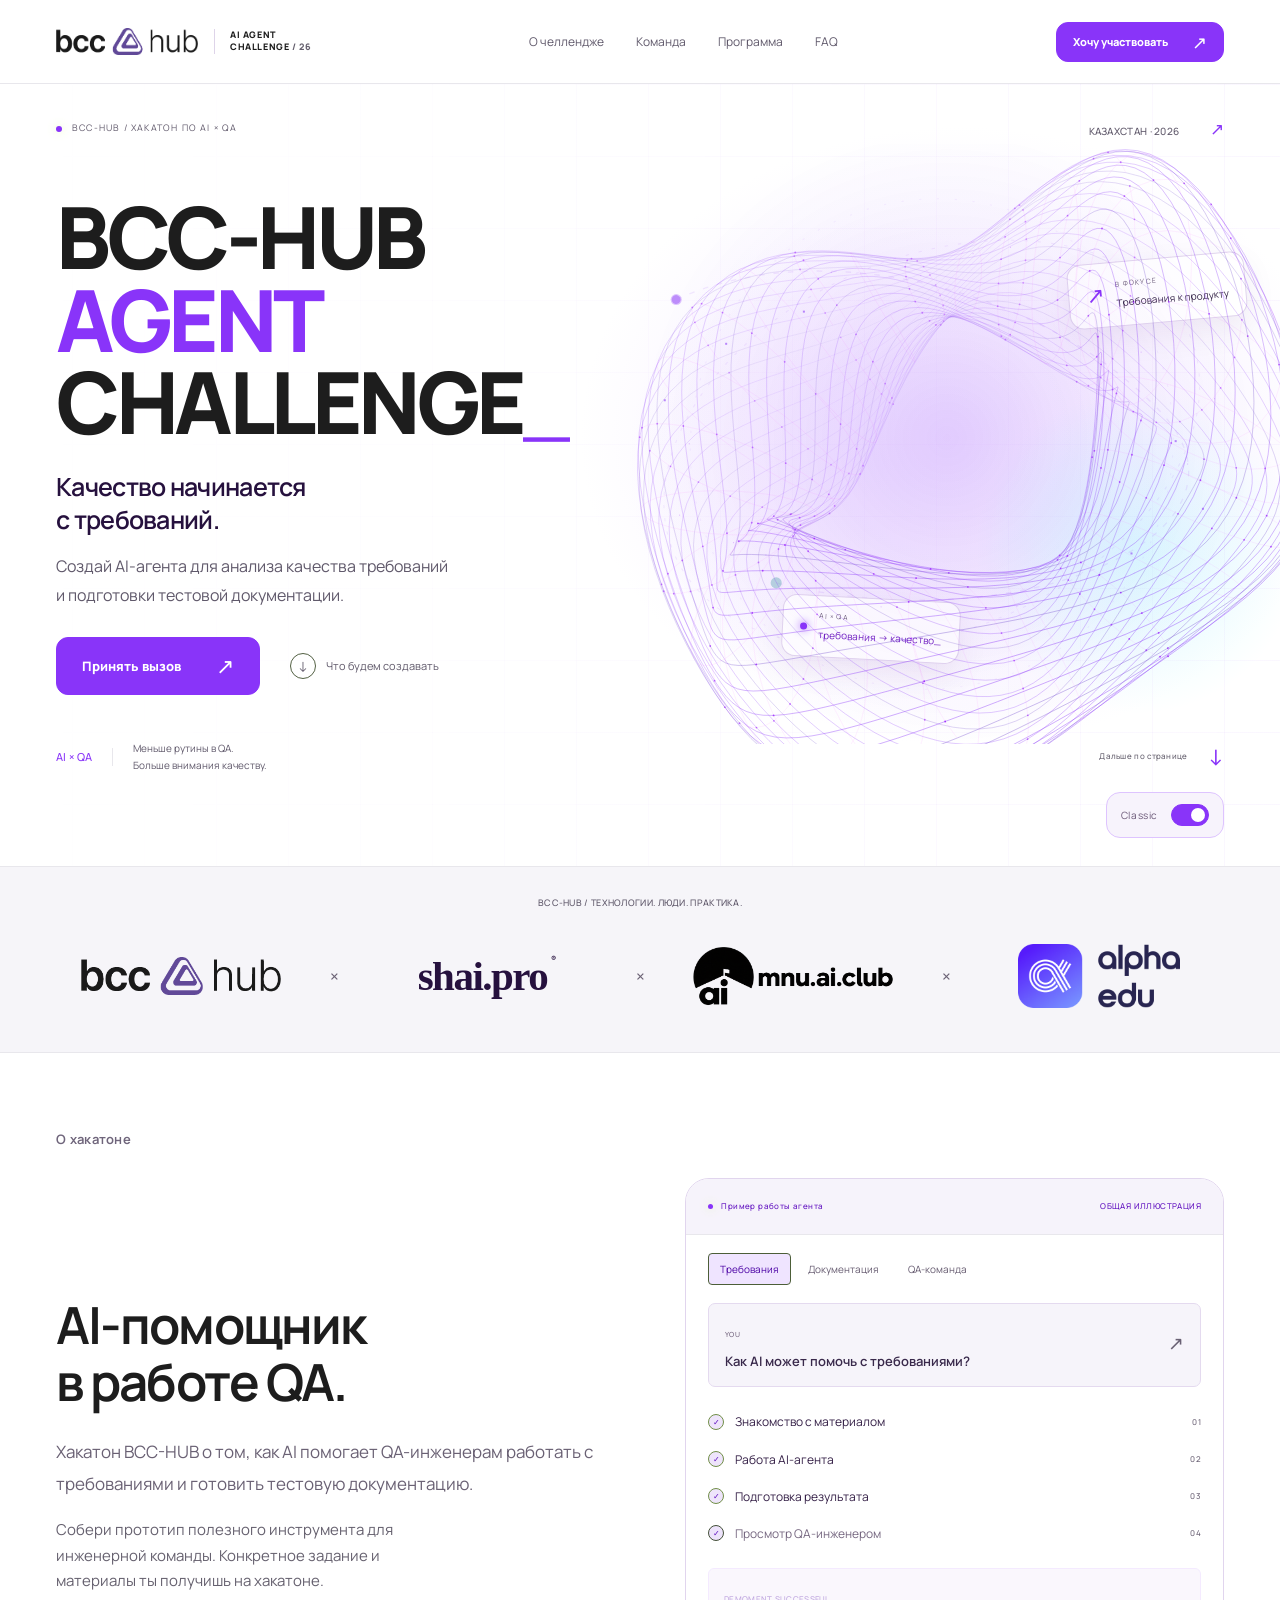
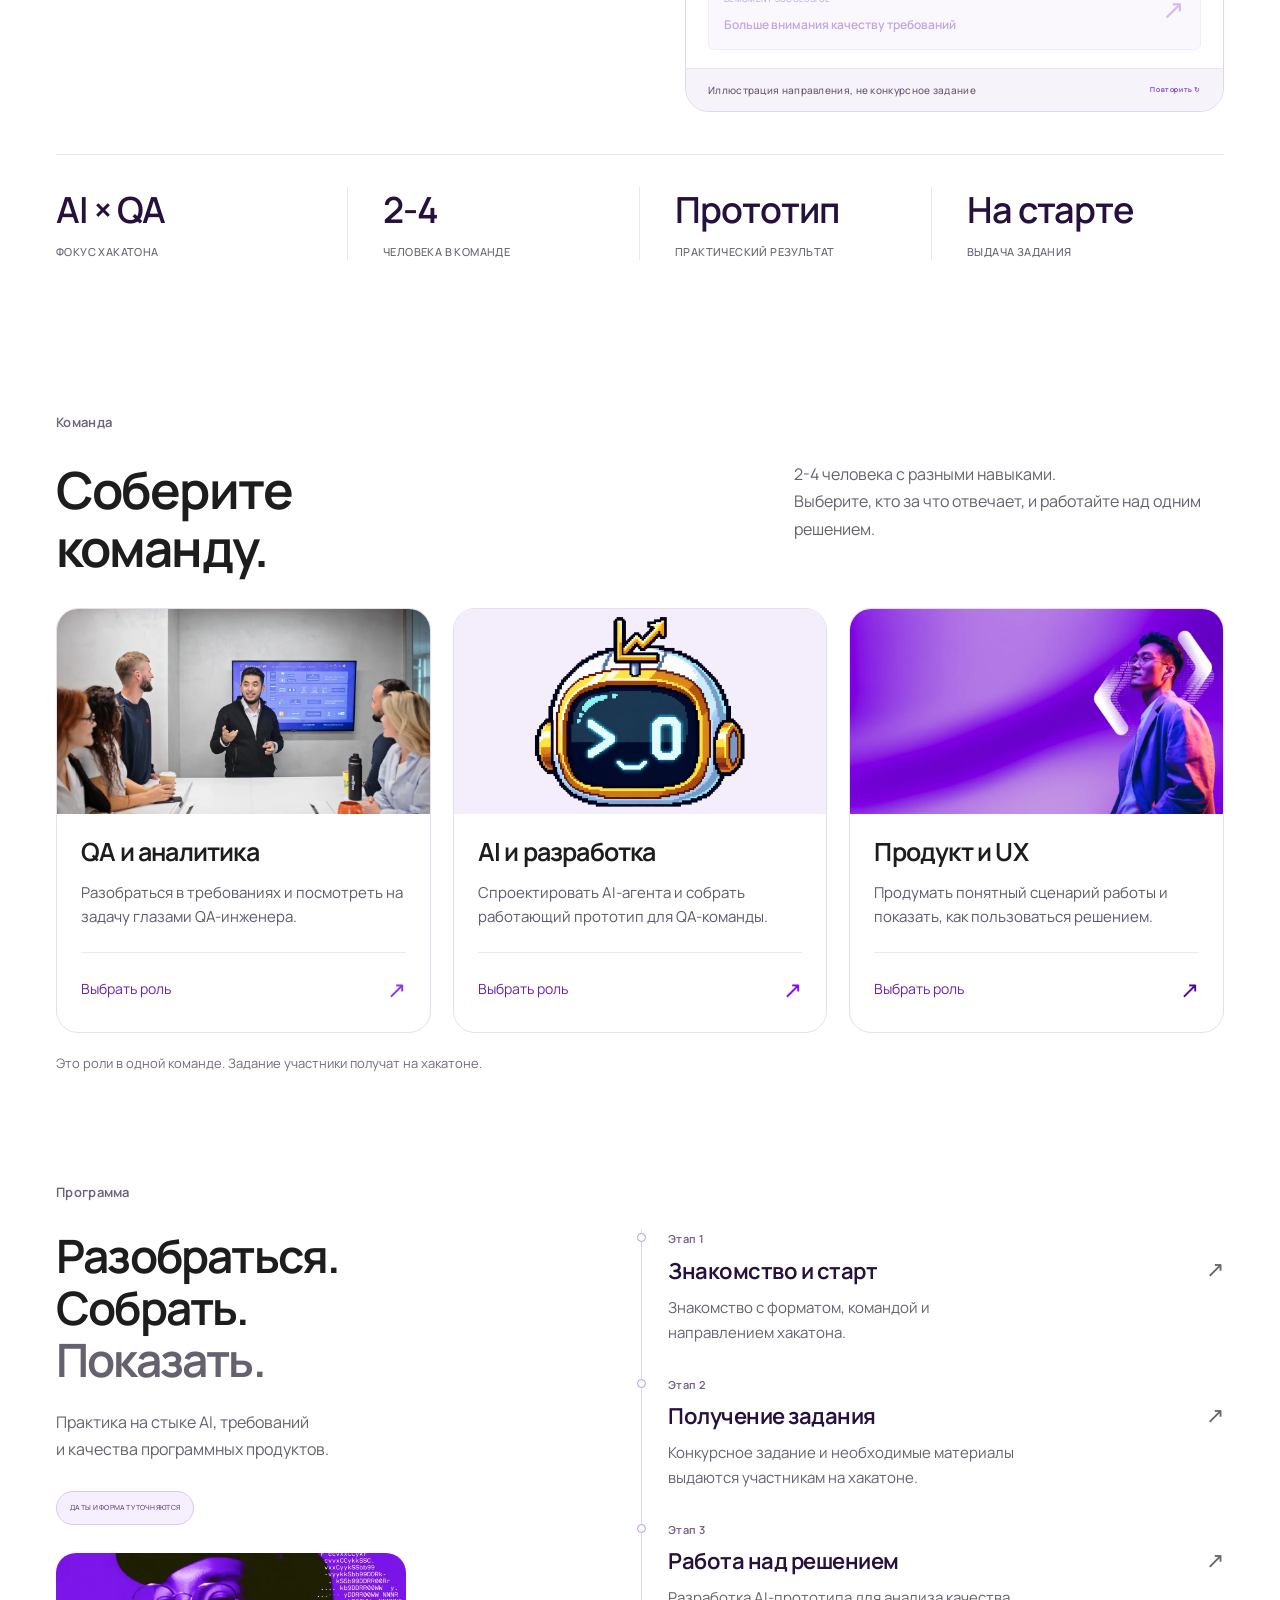
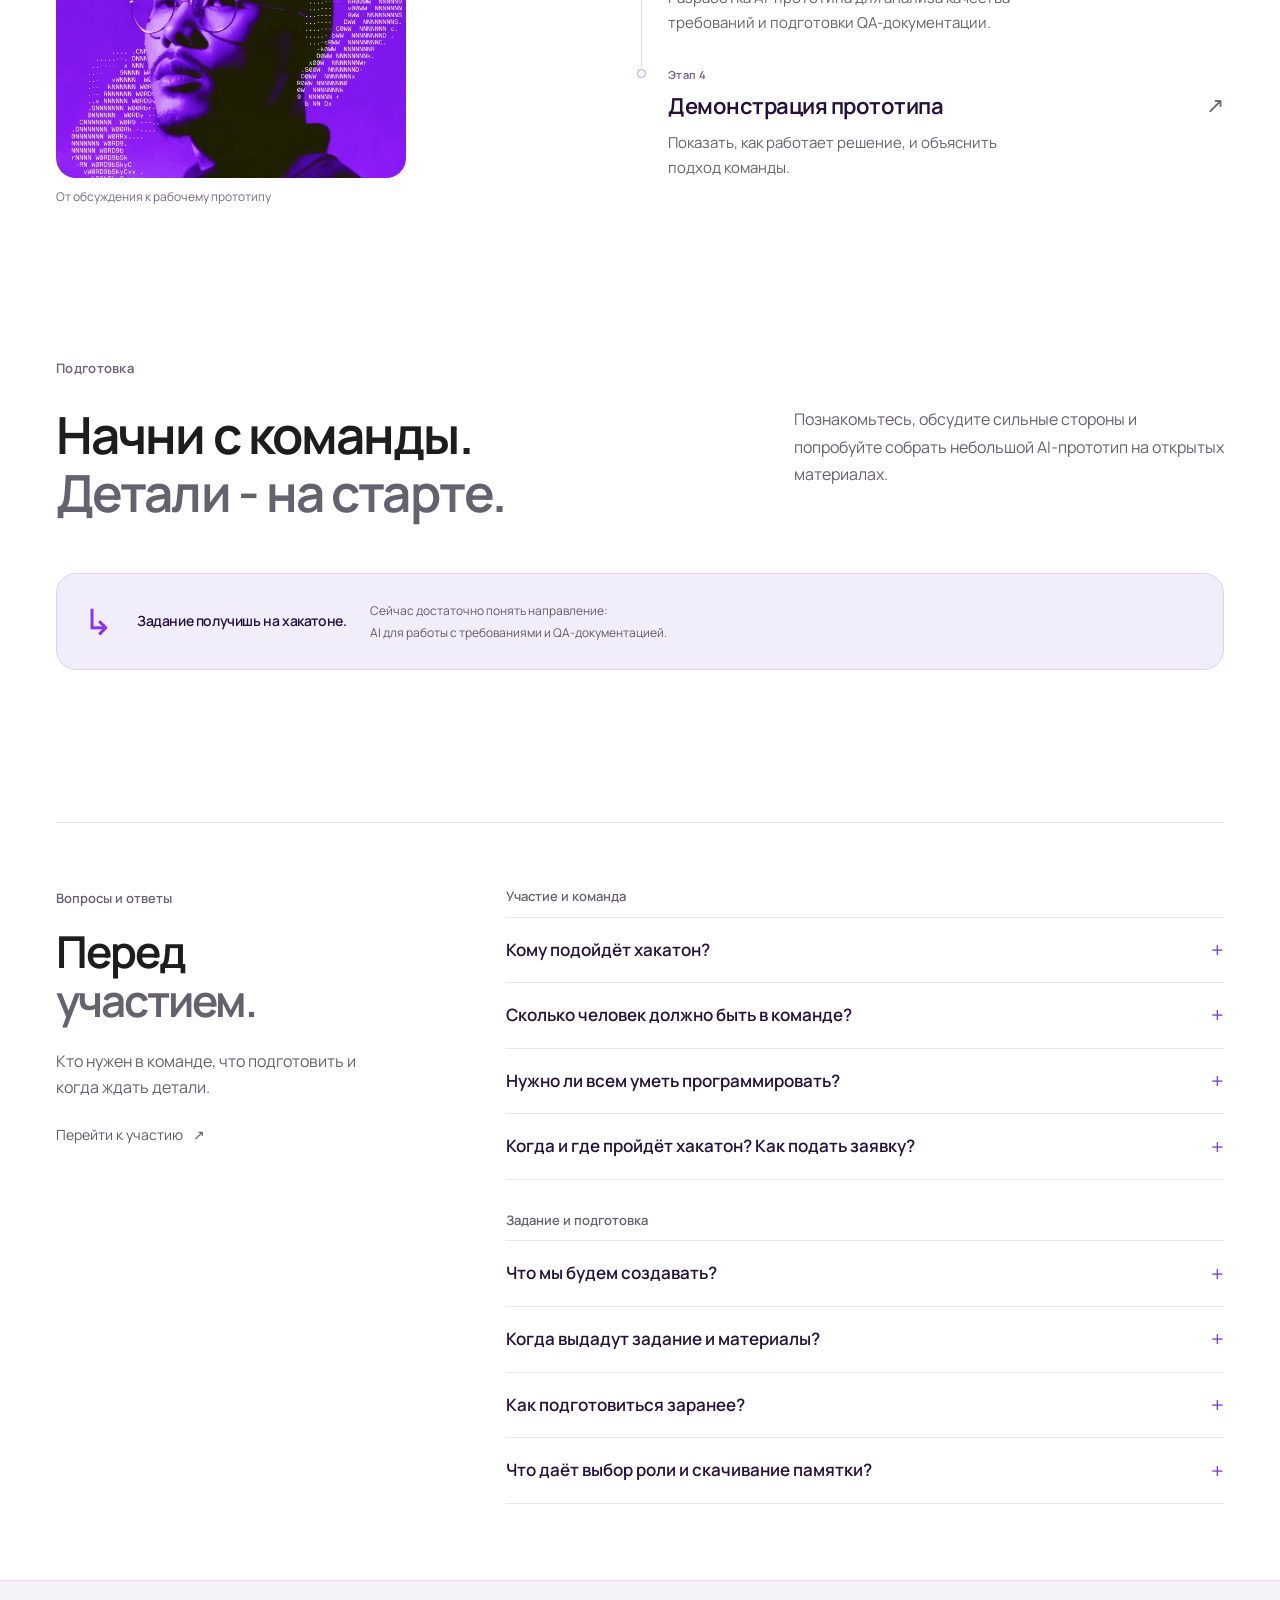
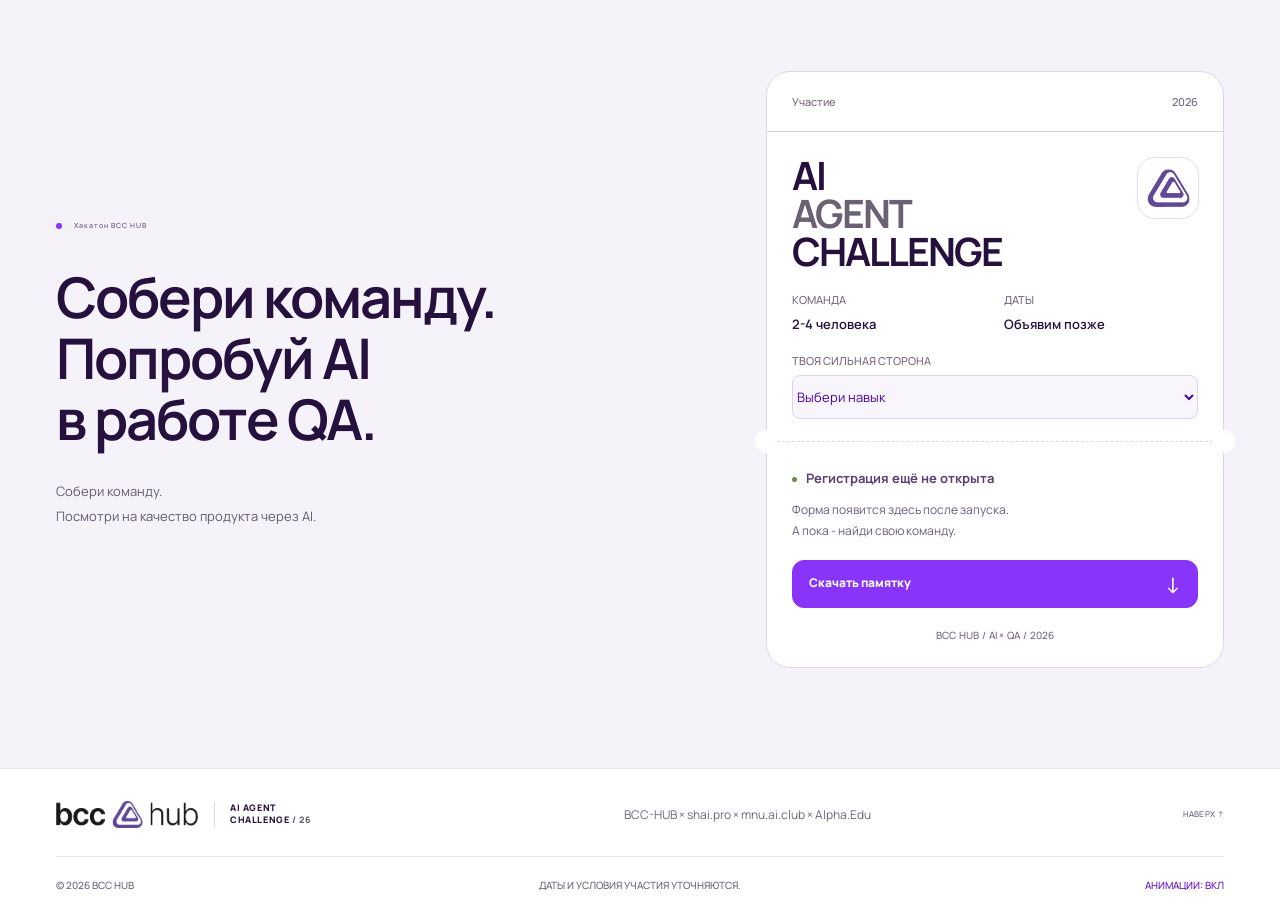
==== classic.html @ b2edbf0b "Publish supplied BCC HUB AI Agent Challenge website" ====
<!doctype html> <html lang="ru"> <head> <meta charset="utf-8"> <meta name="viewport" content="width=device-width,initial-scale=1,viewport-fit=cover"> <meta name="theme-color" content="#ffffff"> <meta name="mobile-web-app-capable" content="yes"> <meta name="apple-mobile-web-app-capable" content="yes"> <meta name="apple-mobile-web-app-status-bar-style" content="default"> <meta name="apple-mobile-web-app-title" content="BCC HUB"> <link rel="apple-touch-icon" href="assets/icons/apple-touch-icon.png"> <link rel="icon" type="image/svg+xml" href="assets/favicon.svg"> <meta name="description" content="AI Agent Challenge от BCC-HUB: хакатон об AI-агентах для анализа качества требований и подготовки QA-тестовой документации. Задание выдаётся на старте."> <title>AI Agent Challenge - BCC-HUB / Classic</title> <link rel="preconnect" href="https://fonts.googleapis.com"> <link rel="preconnect" href="https://fonts.gstatic.com" crossorigin> <link href="https://fonts.googleapis.com/css2?family=IBM+Plex+Mono:wght@400;500&family=Manrope:wght@400;500;600;700;800&display=swap" rel="stylesheet"> <link rel="stylesheet" href="assets/app.min.css"><script src="assets/vendor/motion-14.7.0.js" defer="defer"></script><script src="assets/app.min.js" defer="defer"></script></head> <body class="classic-edition"> <a class="skip-link" href="#about">Перейти к содержимому</a> <div class="scroll-progress" aria-hidden="true"></div> <header class="site-header"> <div class="wrap nav-bar"> <a class="event-logo" href="#" aria-label="AI Agent Challenge - на главную"><img class="brand-logo" src="assets/logos/bcc-hub-full.png" alt="BCC HUB" width="359" height="68"><span>AI AGENT<br>CHALLENGE<span class="logo-year"> / 26</span></span></a> <nav class="desktop-nav" aria-label="Основная навигация"><a href="#about">О челлендже</a><a href="#tracks">Команда</a><a href="#timeline">Программа</a><a href="#faq">FAQ</a></nav> <div class="nav-actions"><a class="button button-small" href="#register">Хочу участвовать <span aria-hidden="true">↗</span></a><button class="menu-button" aria-label="Открыть меню" aria-expanded="false" aria-controls="mobile-menu"><span></span><span></span></button></div> </div> <nav id="mobile-menu" class="mobile-menu" aria-label="Мобильная навигация" hidden><a href="#about">О челлендже</a><a href="#tracks">Команда</a><a href="#timeline">Программа</a><a href="#prepare">Подготовка</a><a href="#faq">FAQ</a></nav> </header> <main> <section class="hero" aria-labelledby="hero-title"> <div class="hero-grid" aria-hidden="true"></div> <div class="wrap hero-inner"> <div class="hero-top"><span class="eyebrow"><i class="live-dot"></i> BCC-HUB / ХАКАТОН ПО AI × QA</span><span class="hero-location mono">КАЗАХСТАН · 2026 <span>↗</span></span></div> <div class="hero-copy"> <h1 id="hero-title"><span>BCC-HUB</span><span class="accent">AGENT</span><span>CHALLENGE<span class="cursor">_</span></span></h1> <p class="hero-tagline">Качество начинается<br>с требований.</p> <p class="hero-description">Создай AI-агента для анализа качества требований<br class="desktop-break"> и подготовки тестовой документации.</p> <div class="mobile-hero-visual"><div><span class="mono">ХАКАТОН BCC HUB</span><b>AI в твоей<br>QA-практике.</b><span class="mobile-visual-line"></span></div><button type="button" class="mascot-button" aria-label="Поздороваться с AI-мэскотом"><span class="mascot-bob"><img src="assets/mascot/robot-head.webp" srcset="assets/mascot/robot-head-mobile.webp 512w, assets/mascot/robot-head.webp 1080w" sizes="(max-width:800px) 235px, 540px" alt="" width="1536" height="1024" decoding="async"></span></button></div><div class="hero-buttons"><a class="button" href="#register">Принять вызов <span aria-hidden="true">↗</span></a><a class="text-link" href="#about"><span class="play-icon" aria-hidden="true">↓</span> Что будем создавать</a></div> </div> <div class="hero-art" aria-hidden="true"><div class="signal-field" aria-hidden="true"> <div class="ambient-orb orb-violet"></div><div class="ambient-orb orb-cyan"></div> <svg class="signal-network" viewBox="0 0 640 540" fill="none"> <ellipse class="signal-orbit" cx="320" cy="270" rx="252" ry="168" transform="rotate(-23 320 270)"/> <ellipse class="signal-orbit orbit-secondary" cx="320" cy="270" rx="216" ry="222" transform="rotate(28 320 270)"/> <path class="signal-route" d="M90 140C220 80 420 130 525 240S400 450 180 395"/> <circle class="signal-node node-first" cx="90" cy="140" r="5"/><circle class="signal-node node-last" cx="180" cy="395" r="5"/> <circle class="signal-packet" r="4"/> </svg><div class="brand-beacon"><span class="brand-symbol" aria-hidden="true"><img src="assets/logos/bcc-hub-symbol.png" alt="" width="359" height="69"></span><span class="mono">BCC HUB / AI × QA</span></div> </div><canvas id="agent-core"></canvas><span class="art-label art-label-top mono">AI × QA</span><span class="art-cross cross-one">+</span><span class="art-cross cross-two">+</span><div class="floating-label label-input"><span class="mini-icon">↗</span><div><small>В ФОКУСЕ</small>Требования к продукту</div></div><div class="floating-label label-output"><span class="output-dot"></span><div><small>AI × QA</small>требования → качество<span class="blinking">_</span></div></div><span class="art-label art-label-bottom mono">Идеи команды. Возможности AI.</span></div> <div class="hero-bottom"><div class="hero-meta"><span class="mono">AI × QA</span><p>Меньше рутины в QA.<br>Больше внимания качеству.</p></div><a class="scroll-cue mono" href="#partners">Дальше по странице <span aria-hidden="true">↓</span></a></div> <nav class="edition-switcher" aria-label="Версия сайта"><label class="edition-mode" for="classic-mode"><span class="edition-mode-label">Classic</span><input id="classic-mode" type="checkbox" role="switch" aria-label="Версия Classic" checked="checked"><span class="edition-mode-track" aria-hidden="true"><span></span></span></label><noscript><a href="index.html">Открыть основную версию</a></noscript></nav> </div> </section> <section id="partners" class="partners" aria-label="Организаторы и партнёры"> <div class="wrap"><div class="partners-caption mono">BCC-HUB / ТЕХНОЛОГИИ. ЛЮДИ. ПРАКТИКА.</div><div class="partner-logos"> <a class="partner hub-logo" href="https://bcchub.kz/" target="_blank" rel="noopener noreferrer" aria-label="BCC-HUB - официальный сайт"><img class="brand-logo" src="assets/logos/bcc-hub-full.png" alt="BCC HUB" width="359" height="68"></a> <span class="partner-x" aria-hidden="true">×</span> <a class="partner shai-logo" href="https://shai.pro/ru" target="_blank" rel="noopener noreferrer">shai.pro<span class="wordmark-dot">®</span></a> <span class="partner-x" aria-hidden="true">×</span> <a class="partner mnu-logo" href="https://mnu.kz/" target="_blank" rel="noopener noreferrer" aria-label="AI Club - Maqsut Narikbayev University"><svg class="partner-image" viewBox="31 58 2088 611" aria-hidden="true" focusable="false"><image href="assets/logos/mnu-ai-club.webp" width="2166" height="726"/></svg></a> <span class="partner-x" aria-hidden="true">×</span> <a class="partner alpha-logo" href="https://alphaedu.tech/" target="_blank" rel="noopener noreferrer"><img class="partner-image" src="assets/logos/alpha-edu.webp" width="484" height="192" alt="Alpha Edu"></a> </div></div> </section> <section id="about" class="section about-section"> <div class="wrap"><div class="section-label mono reveal"><span>О хакатоне</span><span>AI В РАБОТЕ QA</span></div> <div class="about-layout"><div class="about-copy reveal"><h2>AI-помощник<br>в работе QA.</h2><p>Хакатон BCC-HUB о том, как AI помогает QA-инженерам работать с требованиями и готовить тестовую документацию.</p><p class="small-copy">Собери прототип полезного инструмента для инженерной команды. Конкретное задание и материалы ты получишь на хакатоне.</p></div> <div class="agent-demo reveal"><div class="demo-top"><span class="mono"><i class="live-dot"></i> Пример работы агента</span><span class="demo-badge mono">ОБЩАЯ ИЛЛЮСТРАЦИЯ</span></div><div class="demo-tabs" role="tablist" aria-label="Примеры запросов"><button id="tab-business" role="tab" aria-selected="true" aria-controls="demo-panel" data-demo="business">Требования</button><button id="tab-personal" role="tab" aria-selected="false" aria-controls="demo-panel" tabindex="-1" data-demo="personal">Документация</button><button id="tab-platform" role="tab" aria-selected="false" aria-controls="demo-panel" tabindex="-1" data-demo="platform">QA-команда</button></div><div id="demo-panel" role="tabpanel" aria-labelledby="tab-business"><div class="chat-bubble"><span class="mono">YOU</span><p id="demo-request">Как AI может помочь с требованиями?</p><span class="chat-arrow" aria-hidden="true">↗</span></div><div class="demo-process"><div class="process-step" data-step="0"><span class="step-check">✓</span><span>Знакомство с материалом</span><small class="mono">01</small></div><div class="process-step" data-step="1"><span class="step-check">✓</span><span>Работа AI-агента</span><small class="mono">02</small></div><div class="process-step" data-step="2"><span class="step-check">✓</span><span>Подготовка результата</span><small class="mono">03</small></div><div class="process-step" data-step="3"><span class="step-check">✓</span><span>Просмотр QA-инженером</span><small class="mono">04</small></div></div><div class="demo-result" aria-live="polite"><div><span class="mono result-label">DEMOMENT SUCCESSFUL</span><p id="demo-result">Больше внимания качеству требований</p></div><span class="result-icon" aria-hidden="true">↗</span></div></div><div class="demo-footer mono"><span>Иллюстрация направления, не конкурсное задание</span><button id="replay-demo" aria-label="Повторить демонстрацию">Повторить ↻</button></div></div></div> <div class="facts-grid"><div><strong>AI × QA</strong><span class="mono">ФОКУС ХАКАТОНА</span></div><div><strong>2-4</strong><span class="mono">ЧЕЛОВЕКА В КОМАНДЕ</span></div><div><strong>Прототип</strong><span class="mono">ПРАКТИЧЕСКИЙ РЕЗУЛЬТАТ</span></div><div><strong>На старте</strong><span class="mono">ВЫДАЧА ЗАДАНИЯ</span></div></div></div></section> <section id="tracks" class="section tracks-section"><div class="wrap"><div class="section-label mono"><span>Команда</span><span>РАЗНЫЕ НАВЫКИ. ОБЩАЯ ЗАДАЧА.</span></div><div class="section-heading"><h2>Соберите<br>команду.</h2><p>2-4 человека с разными навыками.<br>Выберите, кто за что отвечает, и работайте над одним решением.</p></div><div class="track-grid"><article class="track-card" data-track="business"><div class="track-top mono"></div><div class="role-photo"><img src="assets/photos/hub-work.webp" alt="Обсуждение в рабочей среде BCC HUB" loading="lazy" decoding="async"></div><div class="track-content"><span class="track-kicker mono">ПОНИМАТЬ ЗАДАЧУ</span><h3>QA и аналитика</h3><p>Разобраться в требованиях и посмотреть на задачу глазами QA-инженера.</p><a href="#register" class="track-link" data-select-track="business">Выбрать роль <span aria-hidden="true">↗</span></a></div></article><article class="track-card" data-track="personal"><div class="track-top mono"></div><div class="role-photo role-photo-mascot"><img src="assets/mascot/robot-head.webp" srcset="assets/mascot/robot-head-mobile.webp 512w, assets/mascot/robot-head.webp 1080w" sizes="(max-width:800px) 235px, 540px" alt="AI-мэскот хакатона" loading="lazy" decoding="async"></div><div class="track-content"><span class="track-kicker mono">СОБИРАТЬ РЕШЕНИЕ</span><h3>AI и разработка</h3><p>Спроектировать AI-агента и собрать работающий прототип для QA-команды.</p><a href="#register" class="track-link" data-select-track="personal">Выбрать роль <span aria-hidden="true">↗</span></a></div></article><article class="track-card" data-track="platform"><div class="track-top mono"></div><div class="role-photo role-photo-person"><img src="assets/photos/hub-people.webp" alt="Фотоматериал BCC HUB" loading="lazy" decoding="async"></div><div class="track-content"><span class="track-kicker mono">ДЕЛАТЬ УДОБНЫМ</span><h3>Продукт и UX</h3><p>Продумать понятный сценарий работы и показать, как пользоваться решением.</p><a href="#register" class="track-link" data-select-track="platform">Выбрать роль <span aria-hidden="true">↗</span></a></div></article></div><p class="role-note">Это роли в одной команде. Задание участники получат на хакатоне.</p></div></section> <section id="timeline" class="section timeline-section"><div class="wrap"><div class="section-label mono"><span>Программа</span><span>ОТ ЗНАКОМСТВА ДО ПРОТОТИПА</span></div><div class="timeline-layout"><div class="timeline-intro"><h2>Разобраться.<br>Собрать.<br><span class="muted">Показать.</span></h2><p>Практика на стыке AI, требований<br>и качества программных продуктов.</p><span class="status-pill mono">ДАТЫ И ФОРМАТ УТОЧНЯЮТСЯ</span><figure class="timeline-photo"><img src="assets/photos/hub-culture.webp" alt="Фотоматериал BCC HUB" loading="lazy" decoding="async"><figcaption>От обсуждения к рабочему прототипу</figcaption></figure></div><div class="timeline-list"><article class="timeline-item"><span class="timeline-dot"></span><span class="mono timeline-period">Этап 1</span><div><h3>Знакомство и старт</h3><p>Знакомство с форматом, командой и направлением хакатона.</p></div><span class="timeline-index">↗</span></article><article class="timeline-item"><span class="timeline-dot"></span><span class="mono timeline-period">Этап 2</span><div><h3>Получение задания</h3><p>Конкурсное задание и необходимые материалы выдаются участникам на хакатоне.</p></div><span class="timeline-index">↗</span></article><article class="timeline-item"><span class="timeline-dot"></span><span class="mono timeline-period">Этап 3</span><div><h3>Работа над решением</h3><p>Разработка AI-прототипа для анализа качества требований и подготовки QA-документации.</p></div><span class="timeline-index">↗</span></article><article class="timeline-item"><span class="timeline-dot"></span><span class="mono timeline-period">Этап 4</span><div><h3>Демонстрация прототипа</h3><p>Показать, как работает решение, и объяснить подход команды.</p></div><span class="timeline-index">↗</span></article></div></div></div></section> <section id="prepare" class="section judging-section"><div class="wrap"><div class="section-label mono"><span>Подготовка</span><span>ПРИХОДИ С ИНТЕРЕСОМ К ЗАДАЧЕ</span></div><div class="section-heading"><h2>Начни с команды.<br><span class="muted">Детали - на старте.</span></h2><p>Познакомьтесь, обсудите сильные стороны и попробуйте собрать небольшой AI-прототип на открытых материалах.</p></div><div class="support-strip"><span class="support-icon" aria-hidden="true">↳</span><b>Задание получишь на хакатоне.</b><p>Сейчас достаточно понять направление:<br>AI для работы с требованиями и QA-документацией.</p></div></div></section> <section id="faq" class="section faq-section" aria-labelledby="faq-title"><div class="wrap faq-layout"><div class="faq-intro"><span class="section-kicker">Вопросы и ответы</span><h2 id="faq-title">Перед<br><span class="muted">участием.</span></h2><p>Кто нужен в команде, что подготовить и когда ждать детали.</p><a class="text-link faq-next" href="#register">Перейти к участию <span aria-hidden="true">↗</span></a></div><div class="faq-list"><div class="faq-group" aria-labelledby="faq-group-0"><h3 id="faq-group-0" class="faq-group-title">Участие и команда</h3><details><summary>Кому подойдёт хакатон?<span aria-hidden="true">+</span></summary><div class="faq-answer"><p>Тем, кому интересно применять AI в работе с требованиями и качеством программных продуктов. В команде пригодятся навыки QA, аналитики, разработки и проектирования интерфейсов.</p></div></details><details><summary>Сколько человек должно быть в команде?<span aria-hidden="true">+</span></summary><div class="faq-answer"><p>От 2 до 4 человек. Распределите задачи по сильным сторонам: кто разбирается в требованиях, кто собирает агента, кто продумывает работу с результатом и готовит демо. Один участник может совмещать несколько ролей.</p></div></details><details><summary>Нужно ли всем уметь программировать?<span aria-hidden="true">+</span></summary><div class="faq-answer"><p>Разработка понадобится команде, но вклад каждого может быть разным. Анализ требований, проверка результатов и понятный сценарий использования так же важны для рабочего прототипа.</p></div></details><details><summary>Когда и где пройдёт хакатон? Как подать заявку?<span aria-hidden="true">+</span></summary><div class="faq-answer"><p>Даты, площадка, формат и условия участия уточняются. Регистрация ещё не открыта. После подтверждения организаторами информация и форма появятся на этом сайте.</p></div></details></div><div class="faq-group" aria-labelledby="faq-group-1"><h3 id="faq-group-1" class="faq-group-title">Задание и подготовка</h3><details><summary>Что мы будем создавать?<span aria-hidden="true">+</span></summary><div class="faq-answer"><p>AI-агента, который помогает анализировать качество требований и готовить тестовую документацию для QA-команды. Конкретную задачу участники получат на хакатоне.</p></div></details><details><summary>Когда выдадут задание и материалы?<span aria-hidden="true">+</span></summary><div class="faq-answer"><p>На старте хакатона. Тогда участники узнают подробности задачи и правила работы. Заранее конкурсные материалы на сайте не публикуются.</p></div></details><details><summary>Как подготовиться заранее?<span aria-hidden="true">+</span></summary><div class="faq-answer"><p>Соберите команду из 2-4 человек, обсудите роли и освежите основы работы с требованиями, QA и AI-инструментами. Для практики можно попробовать небольшой прототип на открытых материалах.</p></div></details><details><summary>Что даёт выбор роли и скачивание памятки?<span aria-hidden="true">+</span></summary><div class="faq-answer"><p>Выбор роли помогает определиться со своим вкладом и сохраняется только на вашем устройстве. Памятка содержит общее направление хакатона и советы по подготовке. Эти действия не отправляют заявку и не подтверждают участие.</p></div></details></div></div></div></section> <section id="register" class="register-section"><div class="wrap register-layout"><div class="register-copy reveal"><span class="mono"><i class="live-dot"></i> Хакатон BCC HUB</span><h2>Собери команду.<br>Попробуй AI<br>в работе QA.</h2><p>Собери команду.<br>Посмотри на качество продукта через AI.</p></div><div class="event-pass reveal"><div class="pass-top mono"><span>Участие</span><span>2026</span></div><div class="pass-brand">AI<br><span>AGENT</span><br>CHALLENGE<span class="pass-brand-sign"><span class="brand-symbol" aria-hidden="true"><img src="assets/logos/bcc-hub-symbol.png" alt="" width="359" height="69"></span></span></div><div class="pass-info"><div><span class="mono">КОМАНДА</span><b>2-4 человека</b></div><div><span class="mono">ДАТЫ</span><b>Объявим позже</b></div><div><span class="mono">ТВОЯ СИЛЬНАЯ СТОРОНА</span><label class="visually-hidden" for="track-choice">Выбрать навык</label><select id="track-choice"><option value="">Выбери навык</option><option value="business">QA и аналитика</option><option value="personal">AI и разработка</option><option value="platform">Продукт и UX</option></select></div></div><div class="pass-divider" aria-hidden="true"></div><div class="pass-bottom"><span class="pass-status"><i class="live-dot"></i> Регистрация ещё не открыта</span><p>Форма появится здесь после запуска.<br>А пока - найди свою команду.</p><button class="button pass-button" id="download-brief">Скачать памятку <span aria-hidden="true">↓</span></button><span id="download-status" class="download-status mono" role="status"></span><div class="barcode" aria-hidden="true"></div><span class="mono pass-code">BCC HUB / AI × QA / 2026</span></div></div></div></section> </main> <footer class="site-footer"><div class="wrap"><div class="footer-top"><a class="event-logo" href="#"><img class="brand-logo" src="assets/logos/bcc-hub-full.png" alt="BCC HUB" width="359" height="68"><span>AI AGENT<br>CHALLENGE<span class="logo-year"> / 26</span></span></a><p>BCC-HUB × shai.pro × mnu.ai.club × Alpha.Edu</p><a class="back-top mono" href="#">НАВЕРХ ↑</a></div><div class="footer-bottom mono"><span>© 2026 BCC HUB</span><span>ДАТЫ И УСЛОВИЯ УЧАСТИЯ УТОЧНЯЮТСЯ.</span><button id="motion-toggle" aria-pressed="false">АНИМАЦИИ: ВКЛ</button></div></div></footer> <nav class="app-nav" aria-label="Навигация приложения"><a href="#hero-title" data-app-nav="home"><svg viewBox="0 0 24 24" fill="none" stroke="currentColor" stroke-width="1.7" stroke-linecap="round" stroke-linejoin="round" aria-hidden="true"><path d="m3 10 9-7 9 7v10a1 1 0 0 1-1 1h-5v-7H9v7H4a1 1 0 0 1-1-1z"/></svg><span>Обзор</span></a><a href="#tracks" data-app-nav="team"><svg viewBox="0 0 24 24" fill="none" stroke="currentColor" stroke-width="1.7" stroke-linecap="round" stroke-linejoin="round" aria-hidden="true"><path d="M16 21v-2a4 4 0 0 0-4-4H6a4 4 0 0 0-4 4v2m20 0v-2a4 4 0 0 0-3-3.9M16 3.1a4 4 0 0 1 0 7.8"/><circle cx="9" cy="7" r="4"/></svg><span>Команда</span></a><button type="button" data-app-panel="join" class="app-nav-join" aria-haspopup="dialog"><svg viewBox="0 0 24 24" fill="none" stroke="currentColor" stroke-width="1.7" stroke-linecap="round" stroke-linejoin="round" aria-hidden="true"><path d="M12 5v14M5 12h14"/></svg><span>Участие</span></button><a href="#timeline" data-app-nav="program"><svg viewBox="0 0 24 24" fill="none" stroke="currentColor" stroke-width="1.7" stroke-linecap="round" stroke-linejoin="round" aria-hidden="true"><rect x="3" y="5" width="18" height="16" rx="3"/><path d="M16 3v4M8 3v4M3 11h18m-13 5h2m4 0h2"/></svg><span>Программа</span></a><button type="button" data-app-panel="more" class="app-nav-more" aria-haspopup="dialog"><svg viewBox="0 0 24 24" fill="none" stroke="currentColor" stroke-width="1.7" stroke-linecap="round" stroke-linejoin="round" aria-hidden="true"><circle cx="5" cy="12" r="1"/><circle cx="12" cy="12" r="1"/><circle cx="19" cy="12" r="1"/></svg><span>Ещё</span></button></nav><dialog id="app-sheet" class="app-sheet" aria-labelledby="app-sheet-title"> <div class="sheet-handle" aria-hidden="true"></div><div class="sheet-heading"><h2 id="app-sheet-title">Участие</h2><button type="button" class="sheet-close" aria-label="Закрыть панель">×</button></div> <div class="sheet-content" data-sheet-content="join"><span class="app-chip">AI × QA / BCC HUB</span><h3>Твоя команда.<br>Твой следующий шаг.</h3><p>Собери команду из 2-4 человек. Регистрация ещё не открыта. Пока можно выбрать свою сильную сторону и сохранить памятку.</p> <label class="sheet-label" for="mobile-skill-choice">Чем ты усилишь команду?</label><select id="mobile-skill-choice"><option value="">Выбери навык</option><option value="business">QA и аналитика</option><option value="personal">AI и разработка</option><option value="platform">Продукт и UX</option></select> <button type="button" class="button sheet-download">Скачать памятку <span aria-hidden="true">↓</span></button><p class="sheet-status" role="status"></p><small>Выбор навыка сохраняется только на этом устройстве. Это не заявка на участие.</small></div> <div class="sheet-content" data-sheet-content="more" hidden><div class="sheet-links"><a href="#about">О хакатоне <span>↗</span></a><a href="#faq">Вопросы и ответы <span>↗</span></a><a href="#prepare">Как подготовиться <span>↗</span></a><button type="button" id="app-motion">Отключить анимации <span>◉</span></button><button type="button" id="app-haptics" aria-pressed="true">Виброотклик: включён <span>◉</span></button><button type="button" id="app-install">На главный экран <span>＋</span></button><button type="button" id="app-version">Открыть Classic <span>↗</span></button></div><p class="sheet-note">Даты и условия участия объявим после подтверждения организаторами.</p></div> <div class="sheet-content" data-sheet-content="install" hidden><span class="app-chip">BCC HUB В ОДНО КАСАНИЕ</span><h3>Рядом, как приложение.</h3><p id="install-instructions">В меню браузера выбери «Установить приложение» или «Добавить на главный экран». На iPhone: «Поделиться» → «На экран Домой».</p><button type="button" id="native-install" class="button" hidden>Установить приложение <span>↗</span></button><p class="sheet-note">Установка доступна после размещения сайта по HTTPS. Для локального просмотра открой index.html.</p></div></dialog> </body> </html>
---- assets/app.min.css ----
:root{--bg:#111411;--surface:#191d18;--ink:#f1f3e9;--muted:#8e968a;--line:#31372e;--green:#c3f85c;--paper:#f0f1e9;--dark:#172014;--mono:'IBM Plex Mono',monospace;--font:'Manrope',Arial,sans-serif;color-scheme:dark}*{box-sizing:border-box}html{scroll-behavior:smooth;scroll-padding-top:100px}body{margin:0;background:var(--bg);color:var(--ink);font-family:var(--font);line-height:1.6;-webkit-font-smoothing:antialiased}button,input,select{font:inherit}a,button,select{-webkit-tap-highlight-color:transparent}a{color:inherit;text-decoration:none}button{cursor:pointer;border:0}button:disabled{cursor:default}button,select{color:inherit}h1,h2,h3,p{margin:0}h1,h2,h3{font-weight:700}h2{font-size:clamp(34px,4vw,56px);letter-spacing:-2.7px}h3{line-height:1.25}::selection{background:var(--green);color:var(--bg)}:focus-visible{outline:2px solid var(--green);outline-offset:6px}.wrap{width:min(1280px,calc(100% - 112px));margin:auto}.mono{font-family:var(--mono);font-size:10px;letter-spacing:1.1px}.accent{color:var(--green)}.muted{color:var(--muted)}.section-label{display:flex;justify-content:space-between;gap:24px;border-top:1px solid var(--line);color:var(--muted)}.section-kicker{color:var(--muted);display:block}.button{display:inline-flex;align-items:center;justify-content:space-between;gap:35px;padding:17px 25px;min-height:55px;color:var(--dark);background:var(--green);border:1px solid var(--green);font-size:13px;font-weight:800;line-height:1.4;transition:background .2s,transform .2s,box-shadow .2s}.button>span{font-size:22px;font-weight:500;line-height:1}.button:hover{transform:translateY(-3px);box-shadow:0 6px 30px #bafa3820}.button-small{min-height:40px;padding:10px 16px;font-size:11px;gap:24px}.button-small>span{font-size:18px}.live-dot{display:inline-block;flex-shrink:0;width:6px;height:6px;border-radius:50%;background:var(--green);box-shadow:0 0 10px #c3f85c70;margin-right:10px;vertical-align:middle}.skip-link{position:fixed;top:10px;left:10px;transform:translateY(-150%);z-index:100;background:var(--green);color:var(--bg);padding:12px}.skip-link:focus{transform:none}.visually-hidden{position:absolute;width:1px;height:1px;padding:0;margin:-1px;overflow:hidden;clip:rect(0,0,0,0);white-space:nowrap;border:0}.scroll-progress{height:2px;background:var(--green);position:fixed;top:0;left:0;z-index:100;pointer-events:none}.site-header{position:sticky;top:0;z-index:40;background:#111411ed;backdrop-filter:blur(20px);border-bottom:1px solid #31372eaa}.nav-bar{height:83px;display:flex;align-items:center;justify-content:space-between;gap:24px}.event-logo{display:flex;align-items:center;gap:11px;font-size:10px;letter-spacing:.6px;font-weight:800;line-height:1.4;white-space:nowrap}.logo-mark{font-family:Arial,sans-serif;font-style:italic;font-weight:900;font-size:46px;line-height:1;color:var(--green);letter-spacing:-9px;width:38px;position:relative}.logo-mark>span{font-style:normal;font-size:30px;position:absolute;top:-5px;left:16px}.logo-year{color:var(--muted)}.desktop-nav{display:flex;gap:32px;color:#6a6174}.desktop-nav a{position:relative;padding:12px 0;transition:color .2s}.desktop-nav a.active,.desktop-nav a:hover{color:var(--green)}.desktop-nav a:after{content:'';position:absolute;bottom:5px;left:0;width:0;height:1px;background:var(--green);transition:width .2s}.desktop-nav a.active:after,.desktop-nav a:hover:after{width:100%}.nav-actions{display:flex;align-items:center;gap:16px}.menu-button{display:none;width:35px;height:35px;background:0 0;padding:7px}.menu-button span{display:block;height:1px;background:var(--ink);margin:6px 0;transition:transform .2s}.menu-button[aria-expanded=true] span:first-child{transform:translateY(3.5px) rotate(45deg)}.menu-button[aria-expanded=true] span:last-child{transform:translateY(-3.5px) rotate(-45deg)}.mobile-menu{padding:12px 28px 24px;border-top:1px solid var(--line)}.mobile-menu[hidden]{display:none}.mobile-menu a{display:block;padding:10px;font-size:16px}.hero{position:relative;overflow:hidden;isolation:isolate}.hero-grid{position:absolute;inset:0;z-index:-1;background-size:72px 72px;mask-image:linear-gradient(to right,transparent 10%,#000 80%)}.hero-inner{position:relative;padding-top:31px;padding-bottom:28px}.hero-top{display:flex;justify-content:space-between;align-items:center;position:relative;z-index:3}.eyebrow{font-family:var(--mono);font-size:9px;letter-spacing:1.2px;display:flex;align-items:center}.hero-location>span{margin-left:28px;color:var(--green);font-size:17px}.hero-copy{position:relative;z-index:3;padding-top:54px;pointer-events:none}.hero-copy a{pointer-events:auto}h1{font-size:clamp(65px,7.5vw,108px);line-height:.96;letter-spacing:-6px;font-weight:800}h1>span{display:block;width:max-content;max-width:100%}.title-star{display:inline-block;font-size:.69em;margin-left:28px;vertical-align:12%;font-weight:400;animation:24s linear infinite star-turn}.cursor{color:var(--green);font-weight:400;font-size:.83em;animation:1.2s steps(1) infinite cursor-blink}.hero-tagline{font-size:25px;line-height:1.32;letter-spacing:-.7px;margin-top:27px}.hero-description{line-height:1.8;margin-top:16px}.hero-buttons{display:flex;align-items:center;gap:30px;margin-top:27px}.text-link{font-size:11px;display:flex;align-items:center;gap:10px}.text-link:hover{color:var(--green)}.play-icon{border:1px solid #526043;width:26px;height:26px;border-radius:50%;display:grid;place-items:center;font-size:14px}.hero-art{position:absolute;right:-7%;top:60px;width:64%;height:600px;z-index:1;pointer-events:none}#agent-core{width:100%;height:100%;display:block;opacity:.94}.art-label{position:absolute;font-size:8px;color:#6a6174;letter-spacing:1.6px}.art-label-top{top:35px;right:24%}.art-label-bottom{bottom:38px;left:44%}.art-cross{position:absolute;color:#6a6174;font-family:var(--mono);font-size:20px}.cross-one{top:18%;right:15%}.cross-two{bottom:25%;left:13%}.floating-label{position:absolute;background:#20271edb;border:1px solid #62774b66;backdrop-filter:blur(10px);display:flex;align-items:center;gap:12px;white-space:nowrap;font-family:var(--mono);font-size:10px;box-shadow:0 10px 40px #0003;padding:14px 17px;animation:7s ease-in-out infinite float}.floating-label small{display:block;font-size:7px;letter-spacing:1.2px;margin-bottom:5px}.label-input{top:19%;right:8%;transform:rotate(-5deg)}.mini-icon{color:var(--green);font-size:22px}.label-output{bottom:14%;left:30%;animation-delay:-3s;color:var(--green);transform:rotate(3deg)}.output-dot{width:7px;height:7px;background:var(--green);border-radius:50%;box-shadow:0 0 10px var(--green)}.blinking{animation:1s steps(1) infinite cursor-blink}.hero-bottom{display:flex;align-items:end;justify-content:space-between;margin-top:44px;position:relative;z-index:3}.hero-meta{display:flex;gap:20px;align-items:center}.hero-meta>.mono{color:var(--green);padding-right:20px;border-right:1px solid var(--line);font-size:11px}.hero-meta p{font-size:10px;color:var(--muted);line-height:1.7}.scroll-cue{font-size:8px;letter-spacing:1.6px;color:var(--muted);display:flex;gap:20px;align-items:center}.scroll-cue span{font-size:22px;color:var(--green)}.partners{padding:29px 0 38px;background:var(--paper);color:var(--dark)}.partners-caption{letter-spacing:1.7px;text-align:center;margin-bottom:28px}.partner-logos{display:grid;grid-template-columns:minmax(0,1fr) 20px minmax(0,1fr) 20px minmax(0,1fr) 20px minmax(0,1fr);align-items:center;gap:18px}.partner{display:flex;align-items:center;justify-content:center;min-width:0;width:100%;height:76px;transition:opacity .2s,transform .2s}.partner:hover{opacity:.75;transform:translateY(-3px)}.partner-x{font-size:18px;color:#6a6174;font-weight:400;text-align:center}.partner-image{display:block;width:min(100%,200px);height:64px;object-fit:contain;flex-shrink:1}.alpha-logo .partner-image{width:min(100%,162px)}.bcc-logo .partner-image{width:min(100%,210px);mix-blend-mode:multiply}.shai-logo{font-family:Georgia,serif;font-size:41px;font-weight:700;letter-spacing:-1.5px;white-space:nowrap}.wordmark-dot{font-family:var(--font);font-size:8px;align-self:center;transform:translateY(-17px);letter-spacing:0;margin-left:4px}.marquee{background:var(--green);color:var(--dark);overflow:hidden;border-top:1px solid #d9fe9c;border-bottom:1px solid #d9fe9c;padding:13px 0}.marquee-track{display:flex;gap:34px;width:max-content;align-items:center;animation:35s linear infinite marquee}.marquee span{font-size:11px;font-weight:800;letter-spacing:1px;white-space:nowrap}.marquee i{font-size:23px;font-style:normal;line-height:1}.about-layout{display:grid;grid-template-columns:1fr 1fr;gap:90px;align-items:center}.about-copy>p{color:#6a6174;margin-top:25px;line-height:1.9}.about-copy>.small-copy{color:var(--muted);max-width:390px;margin-top:17px}.inline-tag{display:flex;align-items:center;gap:14px;margin-top:32px;font-family:var(--mono);letter-spacing:.6px;color:#6a6174}.inline-tag span{font-size:30px;color:var(--green)}.agent-demo{background:var(--surface);border:1px solid #3e4934;box-shadow:0 12px 50px #0002;overflow:hidden}.demo-top{padding:21px 22px;display:flex;justify-content:space-between;gap:12px;align-items:center;border-bottom:1px solid var(--line)}.demo-top>.mono{font-size:8px;letter-spacing:.4px}.demo-top .live-dot{width:5px;height:5px;margin-right:6px}.demo-badge{color:var(--muted);letter-spacing:.6px}.demo-tabs{display:flex;gap:5px;padding:18px 22px 0}.demo-tabs button{background:0 0;border:1px solid transparent;padding:7px 11px;border-radius:4px;color:var(--muted);transition:background .2s,color .2s}.demo-tabs button[aria-selected=true]{color:var(--green);border-color:#4c5e38}.demo-tabs button:hover{color:var(--green)}#demo-panel{padding:18px 22px}.chat-bubble{border:1px solid #3c4434;border-radius:7px;padding:15px 35px 15px 16px;position:relative}.chat-bubble>.mono{font-size:7px;color:#6a6174}.chat-bubble p{margin-top:6px;font-weight:600}.chat-arrow{position:absolute;right:16px;top:24px;font-size:19px;color:#6a6174}.demo-process{padding:16px 0}.process-step{display:flex;align-items:center;gap:11px;padding:9px 0;transition:color .4s}.process-step small{margin-left:auto;font-size:8px;color:#6a6174}.step-check{width:16px;height:16px;display:grid;place-items:center;border:1px solid #434f38;border-radius:50%;font-size:8px;transition:.3s}.process-step.done .step-check{color:var(--green);border-color:#718f48}.demo-result{display:flex;align-items:center;justify-content:space-between;border:1px solid #526e36;border-radius:6px;padding:15px;opacity:.35;transition:opacity .4s}.demo-result.ready{opacity:1}.result-label{color:var(--green);letter-spacing:1px}.demo-result p{font-weight:600;margin-top:5px}.result-icon{font-size:27px;color:var(--green)}.demo-footer{display:flex;justify-content:space-between;gap:12px;padding:13px 22px;border-top:1px solid var(--line);letter-spacing:.6px}.demo-footer button{background:0 0;font-family:var(--mono);letter-spacing:.6px;padding:0}.facts-grid{display:grid;grid-template-columns:repeat(4,1fr);border-top:1px solid var(--line);padding-top:32px}.facts-grid>div{display:flex;flex-direction:column;border-right:1px solid var(--line);padding-left:35px}.facts-grid>div:first-child{padding-left:0}.facts-grid>div:last-child{border:0}.facts-grid strong{letter-spacing:-2px;font-weight:600;line-height:1.25}.facts-grid strong>span{font-size:15px;letter-spacing:-.5px;font-weight:500;margin-left:4px}.facts-grid .mono{color:var(--muted);margin-top:12px;letter-spacing:1px}.tracks-section{padding-top:0}.section-heading{display:flex;align-items:end;justify-content:space-between;gap:30px}.section-heading>p{color:var(--muted);padding-bottom:5px}.track-grid{display:grid;grid-template-columns:repeat(3,1fr);gap:16px}.track-card{--track-color:#c3f85c;transition:transform .35s,border-color .35s}.track-card:hover{transform:translateY(-8px);border-color:var(--track-color)}.track-purple{--track-color:#c1b2f1;background:#22202c;border-color:#413a50}.track-orange{--track-color:#edbb8e;background:#29231d;border-color:#4b3c2d}.track-top{justify-content:space-between;padding:21px 24px;letter-spacing:.8px;color:var(--track-color)}.track-art{height:175px;position:relative;overflow:hidden;margin-bottom:7px;background:radial-gradient(ellipse at center,color-mix(in srgb,var(--track-color) 11%,transparent),transparent 65%)}.track-kicker{color:var(--track-color);letter-spacing:1px}.track-content h3{letter-spacing:-1px;font-weight:600;line-height:1.15}.track-orange .track-content p,.track-purple .track-content p{color:#6a6174}.track-prompt{padding:12px 0 18px;border-bottom:1px solid color-mix(in srgb,var(--track-color) 20%,transparent);margin-top:13px;color:var(--track-color);white-space:nowrap}.track-link{display:flex;align-items:center;justify-content:space-between}.track-link>span{font-size:23px;color:var(--track-color);transition:transform .2s}.track-link:hover>span{transform:translate(3px,-3px)}.receipt{width:105px;height:131px;background:#2b3c20;border:1px solid #829e57;border-radius:5px;position:absolute;left:calc(50% - 52px);top:14px;box-shadow:0 15px 25px #0003}.receipt-back{transform:translate(-33px,4px) rotate(-17deg);background:#26361d;border-color:#576d3b}.receipt-back i,.receipt-front i{display:block;width:62px;height:1px;background:#a2c36a;margin:13px auto}.receipt-front{transform:translate(19px,0) rotate(10deg);background:linear-gradient(145deg,#547333,#2f4921);transition:transform .5s}.receipt-front span{font-family:var(--mono);font-size:5px;margin:14px 12px;display:block;color:#6a6174}.receipt-front b{font-size:34px;line-height:1;display:block;margin-left:13px;font-weight:500;color:#6a6174}.receipt-front i{margin:8px 12px;width:76px}.receipt-front i:nth-of-type(2){width:45px}.receipt-front em{font-family:var(--mono);font-style:normal;font-size:5px;margin-left:12px;color:#6a6174}.art-orbit{position:absolute;left:calc(50% + 71px);top:87px;background:var(--green);color:#6a6174;border-radius:50%;width:35px;height:35px;display:grid;place-items:center;font-size:23px;box-shadow:0 5px 20px #0003}.track-card:hover .receipt-front{transform:translate(23px,-7px) rotate(15deg)}.credit-card{position:absolute;left:calc(50% - 81px);top:30px;width:162px;height:99px;border-radius:10px}.credit-back{transform:translate(-18px,-7px) rotate(-14deg);background:linear-gradient(145deg,#63567c,#3a304e);border:1px solid #7e6f97}.credit-front{background:linear-gradient(120deg,#b8a4e1,#726197);border:1px solid #d6c9ef;transform:translate(11px,11px) rotate(10deg);padding:12px;box-shadow:0 15px 25px #0003;color:#6a6174;transition:transform .5s}.credit-front>span{font-family:var(--mono);font-size:6px;letter-spacing:.7px;display:block}.chip{display:block;width:19px;height:16px;margin-top:9px;border-radius:3px;border:1px solid #c5b4de;background:repeating-linear-gradient(0deg,#dbd0ec 0 4px,#b2a3c7 4px 5px)}.credit-front b{display:block;font-size:12px;letter-spacing:3px;font-weight:500;position:absolute;right:10px;top:39px}.credit-front small{display:block;font-family:var(--mono);font-size:5px;margin-top:14px;letter-spacing:.9px}.coin{position:absolute;left:calc(50% + 58px);top:100px;background:linear-gradient(135deg,#cabcde,#857499);border:3px double #dbd1ed;box-shadow:0 8px 15px #0004;width:41px;height:41px;border-radius:50%;display:grid;place-items:center;font-size:23px;color:#6a6174;transform:rotate(-13deg)}.track-card:hover .credit-front{transform:translate(16px,4px) rotate(15deg)}.network-center{width:80px;height:80px;position:absolute;top:48px;left:calc(50% - 40px);display:grid;place-items:center;background:linear-gradient(145deg,#ce9a6a,#8c5f3c);border:1px solid #e5bc93;border-radius:18px;transform:rotate(-10deg);font-size:57px;color:#6a6174;box-shadow:0 12px 25px #0003;z-index:2;transition:transform .5s}.network-node{width:39px;height:39px;position:absolute;border-radius:8px;border:1px solid #b99570;background:#493a2b;display:grid;place-items:center;color:#6a6174;z-index:2;box-shadow:0 5px 15px #0003}.node-a{top:12px;left:calc(50% - 93px);transform:rotate(-10deg);font-size:25px}.node-b{top:19px;left:calc(50% + 58px);transform:rotate(14deg);font-size:23px}.node-c{top:120px;left:calc(50% + 49px);transform:rotate(8deg);font-size:22px}.network-lines{width:144px;height:100px;position:absolute;top:38px;left:calc(50% - 72px);border:1px dashed #a27a50;border-radius:35px;transform:rotate(-8deg)}.track-card:hover .network-center{transform:rotate(5deg) translateY(-5px)}.grand-prize{margin-top:23px;background:var(--paper);border-radius:6px;display:flex;gap:28px;align-items:center;color:var(--dark);padding:28px 32px}.prize-star{font-size:63px;line-height:1;font-weight:400}.grand-prize .mono{letter-spacing:1px;color:#6a6174}.grand-prize h3{font-size:19px;letter-spacing:-.5px;margin:5px 0 9px}.grand-prize p{color:#6a6174;max-width:640px}.prize-arrow{font-size:40px;line-height:1;margin-left:auto}.prize-note{color:var(--muted);text-align:center;margin-top:19px;letter-spacing:.8px}.manifesto{background:var(--green);color:var(--dark);padding:55px 0 43px;overflow:hidden;position:relative}.manifesto .wrap{position:relative}.manifesto>.wrap>.mono{font-size:8px;letter-spacing:1.5px}.manifesto p{font-size:clamp(55px,7.5vw,110px);line-height:1.03;font-weight:600;letter-spacing:-5px;margin:33px 0;position:relative}.manifesto p>span:not(.manifesto-star){color:#6a6174}.manifesto-star{position:absolute;right:0;top:17px;font-size:220px;line-height:1;font-weight:400;animation:40s linear infinite star-turn}.manifesto-bottom{display:flex;justify-content:space-between;align-items:end;border-top:1px solid #1d351e3d;padding-top:24px}.manifesto-bottom>span{font-size:11px;font-weight:800;letter-spacing:1px}.manifesto-bottom>a{width:50px;height:50px;background:var(--dark);color:var(--green);display:grid;place-items:center;border-radius:50%;font-size:29px;transition:transform .25s}.manifesto-bottom>a:hover{transform:rotate(45deg)}.timeline-layout{display:grid;grid-template-columns:.9fr 1.1fr;gap:80px}.timeline-intro>p{font-size:12px;color:var(--muted);line-height:1.9;margin-top:24px}.status-pill{margin-top:28px;display:inline-flex;align-items:center;border:1px solid #3d4935;padding:10px 13px;border-radius:30px;font-size:7px;letter-spacing:.6px}.status-pill .live-dot{width:5px;height:5px;margin-right:8px;animation:2s infinite pulse}.timeline-decoration{margin-top:61px;font-size:56px;font-weight:800;letter-spacing:-3px;line-height:1.05;-webkit-text-stroke:1px #3a4233}.timeline-decoration>span{display:block}.timeline-decoration .accent{-webkit-text-stroke:0}.timeline-list{padding-left:21px}.timeline-item{position:relative;padding:0 30px 32px 26px;border-left:1px solid #405132;display:flex;flex-direction:column;gap:10px}.timeline-item:last-child{border-color:transparent;padding-bottom:0}.timeline-dot{width:9px;height:9px;border:1px solid #7a935e;border-radius:50%;background:var(--bg);position:absolute;top:3px;left:-5px}.timeline-period{letter-spacing:1px}.timeline-item h3{font-weight:500;letter-spacing:-.5px;margin-bottom:9px}.timeline-item p{color:var(--muted);max-width:370px}.timeline-index{position:absolute;right:0;top:22px;color:#6a6174;font-size:22px}.timeline-final .timeline-dot{background:var(--green);box-shadow:0 0 15px #c3f85c44;border-color:var(--green)}.timeline-final .timeline-index,.timeline-final .timeline-period,.timeline-final h3{color:var(--green)}.timeline-final .timeline-index{font-size:32px;top:14px}.final-format{display:block;color:#6a6174;letter-spacing:.5px;margin-top:13px}.judging-section{padding-top:0}.judging-layout{display:grid;grid-template-columns:1fr 1fr;gap:80px;align-items:center}.judging-lead>p{color:var(--muted);font-size:12px;margin-top:25px;line-height:1.9}.score-feature{display:flex;align-items:center;gap:23px;margin-top:32px}.score-feature>strong{font-size:80px;line-height:1;letter-spacing:-6px;color:var(--green);font-weight:500}.score-feature>strong>span{font-size:36px;letter-spacing:-2px}.score-feature b{font-size:12px;font-weight:600}.score-feature p{color:var(--muted);line-height:1.8;margin-top:6px}.score-list>div{display:flex;align-items:center;gap:22px;border-bottom:1px solid var(--line);padding:24px 0}.score-list>div:first-child{padding-top:0}.score-number{font-size:34px;letter-spacing:-2px;color:#6a6174;line-height:1;min-width:58px}.score-number>span{font-size:17px;margin-left:2px}.score-list h3{font-weight:500;margin-bottom:5px}.score-list p{color:var(--muted)}.score-list>div>span:last-child{margin-left:auto;color:#6a6174;font-size:21px}.support-strip{border:1px solid var(--line);display:flex;gap:24px;align-items:center;margin-top:52px;padding:26px}.support-icon{font-size:36px;line-height:1;color:var(--green)}.support-strip>b{font-size:14px;font-weight:600;letter-spacing:-.4px}.support-strip>p{color:var(--muted);line-height:1.8}.support-strip>.mono{margin-left:auto;letter-spacing:.7px;color:#6a6174}.faq-section{padding-top:0}.faq-layout{border-top:1px solid var(--line);padding-top:65px;display:grid;grid-template-columns:.9fr 1.1fr;gap:80px}.faq-layout h2{font-size:44px;letter-spacing:-2px}.faq-layout>div>p{color:var(--muted);font-size:12px;margin-top:22px;line-height:1.9}.faq-list details{border-bottom:1px solid var(--line)}.faq-list summary{display:flex;justify-content:space-between;align-items:center;gap:20px;list-style:none;cursor:pointer}.faq-list summary::-webkit-details-marker{display:none}.faq-list summary>span{font-size:22px;font-weight:400;line-height:1}.faq-list summary:hover{color:var(--green)}.faq-list details[open] summary>span{color:var(--green);transform:rotate(45deg)}.faq-answer{color:var(--muted)}.faq-list details[open] .faq-answer{animation:.25s ease-out answer-in}.register-section{position:relative;border-top:1px solid var(--line);padding:90px 0 100px;overflow:hidden}.register-layout{display:grid;grid-template-columns:1fr .75fr;gap:100px;align-items:center}.register-copy>.mono{font-size:7px;letter-spacing:1px}.register-copy h2{line-height:1.09;letter-spacing:-4px;margin-top:30px}.register-copy>p{font-size:13px;color:var(--muted);line-height:1.9;margin-top:30px}.event-pass{background:var(--paper);color:var(--dark);transform:rotate(3deg);box-shadow:15px 25px 60px #0005;position:relative;transition:transform .4s}.event-pass:hover{transform:rotate(0)}.pass-top{display:flex;justify-content:space-between;gap:15px;padding:21px 25px;border-bottom:1px solid #cfd4c5;letter-spacing:1px}.pass-brand{padding:25px 25px 20px;font-size:39px;line-height:.97;letter-spacing:-2px;position:relative}.pass-brand>span:not(.pass-star){color:#6a6174}.pass-star{position:absolute;right:25px;top:25px;font-size:60px;color:#6a6174;font-weight:400;line-height:1}.pass-info{padding:0 25px 22px;display:grid;grid-template-columns:1fr 1fr;gap:18px}.pass-info>div{display:flex;flex-direction:column;gap:5px}.pass-info>div:last-child{grid-column:1/-1}.pass-info .mono{letter-spacing:1px}.pass-info b{font-weight:600}.pass-info select{color:var(--dark);border-bottom:1px solid #c2cbb6;padding:7px 0;width:100%;cursor:pointer;color-scheme:light}.pass-info select:focus-visible{outline-color:#728e45;outline-offset:3px}.pass-divider{border-top:1px dashed #b5bfa7;position:relative}.pass-divider:after,.pass-divider:before{content:'';width:23px;height:23px;border-radius:50%;position:absolute;top:-12px;background:var(--bg)}.pass-divider:before{left:-12px}.pass-divider:after{right:-12px}.pass-bottom{padding:23px 25px 20px}.pass-status .live-dot{background:#6c8c45;box-shadow:none;margin-right:6px;width:5px;height:5px}.pass-bottom>p{line-height:1.8;margin-top:8px}.pass-button{background:var(--dark);color:var(--paper);border-color:var(--dark);width:100%;margin-top:18px;min-height:44px;padding:12px 16px;border-radius:4px}.pass-button:hover{background:#33472a;box-shadow:none}.barcode{height:25px;background:repeating-linear-gradient(90deg,var(--dark) 0 1px,transparent 1px 3px,var(--dark) 3px 5px,transparent 5px 8px,var(--dark) 8px 9px,transparent 9px 11px,var(--dark) 11px 15px,transparent 15px 17px,var(--dark) 17px 18px,transparent 18px 22px);opacity:.65;width:65%;margin:22px auto 7px}.pass-code{display:block;text-align:center;letter-spacing:1.5px}.download-status{display:block;font-size:7px;letter-spacing:.2px;min-height:12px;margin-top:7px}.site-footer{border-top:1px solid var(--line);padding:32px 0 23px}.footer-top{display:flex;justify-content:space-between;align-items:center;gap:25px;padding-bottom:28px}.back-top{font-size:8px;color:#6a6174}.footer-bottom{border-top:1px solid var(--line);padding-top:20px;display:flex;justify-content:space-between;gap:15px;letter-spacing:.5px}.footer-bottom button{padding:0;background:0 0;font:inherit;letter-spacing:inherit;white-space:nowrap}.js-motion .reveal{opacity:0;transform:translateY(22px);transition:opacity .7s,transform .7s}.js-motion .reveal.is-visible{opacity:1;transform:translateY(0)}.js-motion .track-grid .reveal:nth-child(2){transition-delay:.1s}.js-motion .track-grid .reveal:nth-child(3){transition-delay:.2s}.js-motion .track-card.is-visible:hover{transform:translateY(-8px)}.motion-paused *,.motion-paused :after,.motion-paused :before{animation-play-state:paused!important;scroll-behavior:auto!important}.motion-paused .reveal{opacity:1!important;transform:none!important}.motion-paused .demo-result,.motion-paused .process-step{transition:none}@keyframes star-turn{to{rotate:360deg}}@keyframes cursor-blink{50%{opacity:0}}@keyframes float{50%{translate:0 -10px}}@keyframes pulse{50%{box-shadow:0 0 0 5px #c3f85c15}}@keyframes marquee{to{transform:translateX(-50%)}}@keyframes answer-in{from{opacity:0;transform:translateY(-5px)}to{opacity:1;transform:translateY(0)}}@media(min-width:1600px){.hero-art{right:-3%}.hero-copy{padding-top:70px}.hero-inner{padding-bottom:35px}.hero-bottom{margin-top:60px}}@media(max-width:1100px){.wrap{width:calc(100% - 72px)}.desktop-nav{gap:20px}.about-layout,.faq-layout,.judging-layout,.timeline-layout{gap:45px}.register-layout{gap:65px}.hero-art{right:-10%;width:66%}.hero-copy{padding-top:54px}h1{font-size:8.4vw}.track-content{padding-left:20px;padding-right:20px}.track-content h3{font-size:26px}.track-top{padding:20px}.support-strip{gap:18px}.support-strip>.mono{max-width:145px}.manifesto-star{font-size:190px}.pass-brand{font-size:34px}.pass-star{font-size:50px;right:20px}.hero-description{max-width:340px}.demo-tabs{padding-left:16px;padding-right:16px;gap:1px}.demo-tabs button{padding:6px 8px}#demo-panel{padding:16px}.demo-top{padding:18px 16px}.demo-footer{padding:12px 16px;font-size:5px}.demo-badge{font-size:5px}.chat-bubble p{font-size:11px}.track-prompt{font-size:7px}.hero-inner{padding-bottom:25px}.facts-grid strong{font-size:35px}.facts-grid strong>span{font-size:12px}.facts-grid>div{padding-left:24px}}@media(max-width:800px){.wrap{width:calc(100% - 48px)}.section{padding:70px 0}.section-label{margin-bottom:38px;font-size:8px}.section-label>span:last-child{font-size:7px}.nav-bar{height:70px}.desktop-nav{display:none}.menu-button{display:block}.hero-top .eyebrow{font-size:7px}.hero-location{font-size:8px}.hero-location>span{margin-left:10px}.hero-copy{padding-top:45px}h1{font-size:9vw;letter-spacing:-4px}.hero-art{height:480px;top:55px;width:70%;right:-20%}.label-input{font-size:7px;top:20%;right:17%;padding:10px;gap:7px}.floating-label small{font-size:5px}.label-output{font-size:8px;left:27%;bottom:18%;padding:10px}.art-label{font-size:6px}.art-label-bottom{left:35%;bottom:70px}.hero-tagline{font-size:23px;margin-top:24px}.hero-description{font-size:11px;max-width:300px}.hero-buttons{gap:20px}.hero-buttons .button{padding:15px 20px;min-height:49px;font-size:11px;gap:30px}.text-link{font-size:9px}.hero-bottom{margin-top:35px}.hero-meta p{font-size:8px}.scroll-cue{font-size:6px;gap:12px}.partners{padding:25px 0 30px}.partner-logos{gap:15px}.shai-logo{font-size:30px}.partner-x{font-size:13px}.partners-caption{font-size:6px}.about-layout{gap:35px;grid-template-columns:1fr 1fr}.about-copy h2{font-size:38px}.about-copy>p{font-size:12px}.about-copy>.small-copy{font-size:10px}.inline-tag{font-size:6px;gap:9px;margin-top:20px}.demo-badge{display:none}.demo-tabs button{font-size:7px;padding:6px}.chat-bubble p{font-size:9px}.process-step{font-size:8px;padding:8px 0}.demo-result p{font-size:9px}.demo-footer{font-size:4px;letter-spacing:.3px}.demo-footer button{font-size:5px}.facts-grid{margin-top:45px}.facts-grid strong{font-size:29px}.facts-grid strong>span{font-size:10px}.facts-grid .mono{font-size:5px;letter-spacing:.6px}.facts-grid>div{padding-left:17px}.faq-section,.judging-section,.tracks-section{padding-top:0}.section-heading h2{font-size:38px;letter-spacing:-2px}.section-heading>p{font-size:9px;max-width:180px}.track-grid{gap:10px}.track-content{padding:13px 14px 18px}.track-top{padding:17px 14px;font-size:6px}.track-kicker{font-size:5px;letter-spacing:.3px}.track-content h3{font-size:23px;letter-spacing:-1px}.track-content p{font-size:8px;min-height:58px}.track-art{height:150px;scale:.9;margin-bottom:0}.track-prompt{font-size:6px;white-space:normal;min-height:48px;padding-top:8px}.track-link{font-size:8px}.grand-prize{padding:23px;gap:20px}.grand-prize h3{font-size:16px}.grand-prize p{font-size:9px}.prize-star{font-size:46px}.prize-arrow{font-size:30px}.prize-note{font-size:5px}.manifesto p{font-size:9vw}.manifesto-star{font-size:150px;right:15px;top:22px}.faq-layout,.timeline-layout{gap:35px;grid-template-columns:.9fr 1.1fr}.judging-lead h2,.timeline-intro h2{font-size:36px;letter-spacing:-1.8px}.timeline-item{padding-left:20px}.timeline-item h3{font-size:14px}.timeline-item p{font-size:9px}.timeline-period{font-size:6px}.timeline-decoration{font-size:48px}.timeline-intro>p{font-size:10px}.judging-layout{gap:35px}.judging-lead>p{font-size:10px}.score-feature{gap:15px}.score-feature>strong{font-size:65px}.score-feature b{font-size:10px}.score-feature p{font-size:7px}.score-list>div{gap:14px;padding:22px 0}.score-number{font-size:28px;min-width:47px}.score-list h3{font-size:11px}.score-list p{font-size:8px}.support-strip{padding:20px;gap:15px;flex-wrap:wrap}.support-strip>.mono{max-width:none;font-size:5px}.support-strip>b{font-size:12px}.support-strip>p{font-size:8px}.support-icon{font-size:30px}.faq-layout h2{font-size:35px}.faq-layout>div>p{font-size:10px}.faq-list summary{font-size:10px;padding:17px 0}.faq-answer{font-size:9px}.register-section{padding:65px 0 75px}.register-layout{gap:50px;grid-template-columns:1fr .85fr}.register-copy h2{font-size:6vw;letter-spacing:-2.5px}.register-copy>.mono{font-size:5px;letter-spacing:.6px}.register-copy>p{font-size:10px}.pass-brand{font-size:28px;padding:20px}.pass-star{font-size:40px;top:20px}.pass-top{padding:17px 20px;font-size:5px}.pass-info{padding:0 20px 20px}.pass-bottom{padding:20px}.pass-status{font-size:9px}.pass-button{font-size:9px;padding:12px;gap:10px}.footer-top>p{font-size:8px}.footer-bottom{font-size:5px}}@media(max-width:600px){.wrap{width:calc(100% - 40px)}h2{letter-spacing:-1.8px}.section{padding:60px 0}.section-label{font-size:7px;padding-top:15px;margin-bottom:32px}.section-label>span:last-child{display:none}.nav-bar{height:67px;gap:15px}.event-logo{font-size:8px;gap:9px}.logo-mark{font-size:38px;width:31px}.logo-mark>span{font-size:25px;left:13px;top:-3px}.button-small{min-height:35px;font-size:9px;padding:9px 11px;gap:10px}.button-small>span{font-size:15px}.nav-actions{gap:8px}.menu-button{width:28px;padding:4px}.hero-inner{padding-top:21px;padding-bottom:22px}.hero-top .eyebrow{font-size:6px;letter-spacing:.7px}.hero-location{font-size:6px;letter-spacing:.6px}.hero-location>span{display:none}.live-dot{width:5px;height:5px;margin-right:6px}.hero-copy{padding-top:37px}h1{font-size:12.4vw;letter-spacing:-3px;line-height:1.01}.title-star{margin-left:16px;font-size:.63em}.cursor{font-size:.7em}.hero-tagline{font-size:23px;line-height:1.3;margin-top:25px;max-width:220px}.hero-description{font-size:10px;line-height:1.8;margin-top:14px;max-width:205px}.desktop-break{display:none}.hero-buttons{margin-top:23px;gap:19px;align-items:start;flex-direction:column}.hero-buttons .button{font-size:10px;padding:14px 17px;min-height:46px;gap:28px}.text-link{font-size:9px}.play-icon{width:23px;height:23px;font-size:12px}.hero-art{width:105%;height:365px;right:-40%;top:205px;opacity:.85}.art-label-top{top:35px;right:37%;font-size:5px;letter-spacing:.8px}.art-label-bottom{display:none}.cross-one{right:38%;top:21%}.cross-two{left:12%;bottom:23%}.label-input{display:none}.label-output{font-size:7px;left:29%;bottom:22%;padding:10px;gap:8px}.floating-label small{font-size:5px;letter-spacing:.6px}.output-dot{width:5px;height:5px}.hero-bottom{margin-top:37px}.hero-meta{gap:11px}.hero-meta>.mono{font-size:8px;padding-right:11px}.hero-meta p{font-size:7px}.scroll-cue{font-size:0;gap:0}.scroll-cue span{font-size:19px}.partners{padding:25px 0}.partners-caption{font-size:5px;letter-spacing:1.1px;margin-bottom:24px}.partner-logos{display:grid;grid-template-columns:1fr 20px 1fr;gap:23px 10px;justify-items:center;align-items:center}.partner-x:nth-of-type(2){display:none}.shai-logo{font-size:34px}.marquee{padding:11px 0}.marquee-track{gap:24px}.marquee span{font-size:9px}.marquee i{font-size:19px}.about-layout{grid-template-columns:1fr;gap:32px}.about-copy h2{font-size:40px}.about-copy>p{font-size:12px;max-width:340px;margin-top:20px}.about-copy>.small-copy{font-size:11px;max-width:340px}.inline-tag{font-size:6px;margin-top:20px}.agent-demo{border-radius:8px}.demo-top{padding:18px}.demo-top>.mono{font-size:8px}.demo-badge{display:block;font-size:5px}.demo-tabs{padding:16px 18px 0;gap:5px}.demo-tabs button{font-size:9px;padding:7px 9px}#demo-panel{padding:16px 18px}.chat-bubble p{font-size:11px}.process-step{font-size:10px;padding:9px 0}.demo-result p{font-size:10px}.demo-footer{padding:14px 18px;font-size:5px;letter-spacing:.4px}.demo-footer button{font-size:6px}.facts-grid{grid-template-columns:1fr 1fr;padding-top:0;border-top:0;gap:25px 15px;margin-top:38px}.facts-grid>div{border:0;padding:18px 0 0;border-top:1px solid var(--line)}.facts-grid strong{font-size:36px}.facts-grid strong>span{font-size:13px;letter-spacing:-.5px}.facts-grid .mono{font-size:6px;margin-top:8px}.faq-section,.judging-section,.tracks-section{padding-top:0}.section-heading{display:block;margin-bottom:28px}.section-heading h2{font-size:36px}.section-heading>p{font-size:11px;max-width:none;margin-top:20px}.track-grid{grid-template-columns:1fr;gap:16px}.track-card{display:grid;grid-template-columns:1fr 105px}.track-top{grid-column:1/-1;padding:20px 22px 0;font-size:7px}.track-art{position:absolute;width:170px;right:-27px;top:54px;height:160px;scale:.75;transform-origin:center;opacity:.9}.track-content{padding:26px 22px 20px;grid-column:1/-1}.track-kicker{font-size:6px;letter-spacing:.5px}.track-content h3{font-size:33px;margin-top:14px;max-width:235px}.track-content p{font-size:10px;max-width:230px;min-height:0;margin-top:17px}.track-prompt{font-size:9px;margin-top:18px;min-height:0;padding:13px 0 17px}.track-link{font-size:10px;padding-top:15px}.track-link>span{font-size:22px}.grand-prize{padding:23px 20px;gap:15px;align-items:start;margin-top:18px}.prize-star{font-size:36px;margin-top:4px}.grand-prize .mono{font-size:5px;letter-spacing:.6px}.grand-prize h3{font-size:16px;line-height:1.35;margin-top:8px}.grand-prize p{font-size:9px;line-height:1.8;margin-top:10px}.prize-arrow{display:none}.prize-note{font-size:5px;line-height:1.9;letter-spacing:.6px;padding:0 10px}.manifesto{padding:34px 0 27px}.manifesto>.wrap>.mono{font-size:6px;letter-spacing:.9px}.manifesto p{font-size:10.8vw;letter-spacing:-2.6px;line-height:1.09;margin:25px 0 28px}.manifesto-star{font-size:66px;top:0;right:-6px}.manifesto-bottom{padding-top:18px;align-items:center}.manifesto-bottom>span{font-size:8px}.manifesto-bottom>a{width:38px;height:38px;font-size:23px}.timeline-layout{grid-template-columns:1fr;gap:37px}.timeline-intro h2{font-size:39px}.timeline-intro>p{font-size:11px;margin-top:20px}.status-pill{font-size:6px;margin-top:21px}.timeline-decoration{display:none}.timeline-list{padding-left:5px}.timeline-item{padding:0 25px 30px 24px;gap:9px}.timeline-period{font-size:7px}.timeline-item h3{font-size:16px;margin-bottom:8px}.timeline-item p{font-size:10px;max-width:320px}.timeline-index{top:20px;right:1px}.final-format{font-size:5px;line-height:1.8}.judging-layout{grid-template-columns:1fr;gap:35px}.judging-lead h2{font-size:36px}.judging-lead>p{font-size:11px;margin-top:22px}.score-feature{gap:22px;margin-top:25px}.score-feature>strong{font-size:80px}.score-feature b{font-size:12px}.score-feature p{font-size:8px}.score-list>div{gap:24px;padding:22px 0}.score-list h3{font-size:12px}.score-list p{font-size:9px}.score-number{font-size:32px;min-width:52px}.support-strip{padding:20px;gap:10px 15px;margin-top:32px}.support-strip>b{font-size:13px}.support-strip>p{padding-left:43px;width:100%;font-size:10px}.support-strip>.mono{padding-left:43px;margin-left:0;font-size:5px}.support-icon{font-size:27px}.faq-layout{grid-template-columns:1fr;gap:35px;padding-top:40px}.faq-layout h2{font-size:36px}.section-kicker{font-size:7px;margin-bottom:23px}.faq-layout>div>p{font-size:11px}.faq-list{margin-top:0}.faq-list summary{font-size:11px;padding:18px 0}.faq-answer{font-size:10px}.register-section{padding:45px 0 65px}.register-layout{grid-template-columns:1fr;gap:42px}.register-copy h2{font-size:13vw;line-height:1.05;margin-top:25px;letter-spacing:-2.7px}.register-copy>.mono{font-size:6px}.register-copy>p{font-size:12px;margin-top:25px}.event-pass{width:min(340px,calc(100% - 14px));margin:auto;transform:rotate(2deg)}.pass-top{padding:19px 23px;font-size:6px}.pass-brand{font-size:39px;padding:25px 23px 22px}.pass-star{font-size:55px;top:24px;right:24px}.pass-info{padding:0 23px 21px}.pass-info .mono{font-size:6px}.pass-info b{font-size:12px}.pass-info select{font-size:11px}.pass-bottom{padding:23px}.pass-status{font-size:10px}.pass-button{font-size:10px;padding:13px 17px}.pass-bottom>p{font-size:10px}.barcode{margin-top:17px}.site-footer{padding-top:26px}.footer-top{display:grid;grid-template-columns:1fr auto;gap:25px 15px;padding-bottom:23px}.footer-top>p{grid-row:2;grid-column:1/-1;font-size:9px}.back-top{font-size:7px;grid-column:2;grid-row:1}.footer-bottom{font-size:5px;flex-wrap:wrap;gap:12px;line-height:1.8}.footer-bottom>span:first-child{width:100%}.footer-bottom>button{margin-left:auto}.art-label{pointer-events:none}}@media(max-width:360px){.wrap{width:calc(100% - 32px)}.nav-actions{gap:3px}.button-small{font-size:8px;gap:8px;padding:8px}.event-logo{font-size:7px}.hero-art{right:-48%}.track-art{right:-43px;opacity:.7}.track-content h3{font-size:30px}.pass-brand{font-size:35px}.pass-star{font-size:45px}.hero-description{max-width:190px}}.desktop-nav{font-size:12px}.track-prompt{font-size:10px}.track-kicker{font-size:8px;letter-spacing:.6px}.track-top{font-size:9px;position:relative}.grand-prize p{font-size:12px}.grand-prize .mono,.prize-note{font-size:8px}.demo-tabs button{font-size:10px}.chat-bubble p{font-size:13px}.demo-result p,.process-step{font-size:12px}.demo-badge,.demo-footer,.demo-footer button{font-size:7px}.result-label{font-size:8px}.final-format{font-size:8px}.score-list h3{font-size:15px}.score-feature p,.score-list p{font-size:11px}.support-strip>p{font-size:12px}.support-strip>.mono{font-size:8px}.pass-info select{font-size:13px}.pass-bottom>p{font-size:12px}.pass-status{font-weight:700;font-size:13px}.pass-button{font-size:12px}.footer-top>p{color:var(--muted);font-size:12px}.facts-grid .mono,.partners-caption{font-size:9px}@media(min-width:601px) and (max-width:900px){.track-kicker{font-size:6px}.track-prompt{font-size:8px}.track-content p{font-size:10px;min-height:65px}.track-link{font-size:10px}.demo-tabs button{font-size:8px}.chat-bubble p{font-size:10px}.process-step{font-size:9px}.demo-result p{font-size:10px}.demo-badge,.demo-footer,.demo-footer button{font-size:5px}.timeline-item p{font-size:11px}.timeline-item h3{font-size:15px}.timeline-period{font-size:7px}.facts-grid .mono,.final-format,.support-strip>.mono{font-size:6px}.score-list h3{font-size:12px}.score-list p{font-size:10px}.score-feature p{font-size:8px}.pass-bottom>p,.pass-button,.pass-status{font-size:10px}.footer-bottom,.pass-info .mono,.pass-top{font-size:6px}}@media(max-width:600px){.hero-description{font-size:12px;max-width:215px}.hero-copy .text-link{font-size:10px}.hero-meta p{font-size:8px}.hero-top .eyebrow{font-size:7px;letter-spacing:.5px}.hero-location{font-size:7px}.partners-caption{font-size:7px;letter-spacing:.7px}.section-label{font-size:8px}.track-kicker{font-size:7px;letter-spacing:.3px}.track-top{font-size:8px}.track-content p{font-size:12px;min-height:0;max-width:250px}.track-prompt{font-size:10px}.track-link{font-size:12px}.track-content{position:relative;z-index:1}.track-art{opacity:.65;right:-42px}.track-purple .track-art{right:-58px;opacity:.45}.grand-prize .mono{font-size:7px}.grand-prize p{font-size:11px}.prize-note{font-size:7px;letter-spacing:.4px}.facts-grid .mono{font-size:8px;letter-spacing:.2px}.demo-top>.mono{font-size:9px}.demo-badge{font-size:6px}.demo-tabs button{font-size:10px}.chat-bubble p,.process-step{font-size:12px}.demo-result p{font-size:11px}.demo-footer,.demo-footer button{font-size:6px}.timeline-period{font-size:8px}.timeline-item h3{font-size:17px}.timeline-item p{font-size:12px}.final-format{font-size:7px}.score-list h3{font-size:14px}.score-list p{font-size:11px}.score-feature p{font-size:10px}.support-strip>p{font-size:12px}.support-strip>.mono{font-size:7px;padding-left:0}.faq-list summary{font-size:13px}.faq-answer,.pass-status{font-size:12px}.pass-brand{font-size:37px}.pass-star{font-size:48px}.pass-code,.pass-info .mono,.pass-top{font-size:7px}.footer-top>p{font-size:10px}.footer-bottom,.register-copy>.mono{font-size:7px}.inline-tag{font-size:7px;letter-spacing:.2px}.hero-art{top:210px}.back-top{font-size:8px}}@media(prefers-reduced-motion:reduce){html{scroll-behavior:auto}*,:after,:before{animation:none!important;transition:none!important}.js-motion .reveal{opacity:1;transform:none}}@media(max-width:900px) and (min-width:601px){.partner-logos{gap:10px;grid-template-columns:minmax(0,1fr) 12px minmax(0,1fr) 12px minmax(0,1fr) 12px minmax(0,1fr)}.partner{height:68px}.partner-image{height:52px}.alpha-logo .partner-image{width:min(100%,140px)}.shai-logo{font-size:34px}.wordmark-dot{transform:translateY(-14px)}}@media(max-width:600px){.partner-logos{grid-template-columns:minmax(0,1fr) 16px minmax(0,1fr);gap:22px 12px}.partner-x:nth-of-type(2){display:none}.partner{height:64px}.partner-image{width:min(100%,160px);height:54px}.alpha-logo .partner-image{width:min(100%,130px)}.bcc-logo .partner-image{width:min(100%,165px)}.shai-logo{font-size:35px}.wordmark-dot{font-size:7px;transform:translateY(-14px);margin-left:3px}}@media(max-width:360px){.partner-logos{gap:18px 8px;grid-template-columns:minmax(0,1fr) 12px minmax(0,1fr)}.partner{height:56px}.partner-image{height:46px}.alpha-logo .partner-image{width:min(100%,116px)}.shai-logo{font-size:29px}.wordmark-dot{font-size:6px;transform:translateY(-12px);margin-left:2px}}.edition-switcher{position:relative;display:flex;align-items:center;width:max-content;max-width:100%;margin:18px 0 0 auto;padding:10px 14px;z-index:4;border:1px solid #495b35;font-family:var(--mono);font-size:10px;letter-spacing:.6px}.edition-mode{position:relative;display:flex;align-items:center;gap:13px;cursor:pointer;min-height:24px}.edition-mode input{position:absolute;width:1px;height:1px;opacity:0}.edition-mode-track{display:block;width:38px;height:22px;border:1px solid #5a6c48;border-radius:20px;padding:3px;transition:background .2s,border-color .2s}.edition-mode-track>span{display:block;width:14px;height:14px;border-radius:50%;transition:transform .2s,background .2s}.edition-mode input:checked+.edition-mode-track{background:var(--green);border-color:var(--green)}.edition-mode input:checked+.edition-mode-track>span{transform:translateX(16px);background:#fff}.edition-mode input:focus-visible+.edition-mode-track{outline:2px solid var(--green);outline-offset:5px}.edition-mode:hover .edition-mode-label{color:var(--green)}.edition-switcher noscript a{display:block;margin-left:14px;color:var(--green);text-decoration:underline}.motion-edition{--gold:#e7c975;--journey-progress:0;--journey-green:#c3f85c;--gold:#7021c0;--journey-green:#8934f9}.motion-edition .hero-grid{background-size:64px 64px;opacity:.9}.motion-edition .hero-mascot{position:absolute;z-index:2;width:clamp(300px,39vw,540px);height:auto;object-fit:contain;left:17%;top:13%;filter:drop-shadow(0 24px 28px #0007) drop-shadow(0 0 35px #a9df5433);transform:translate3d(var(--hero-x,0),var(--hero-y,0),0) rotate(var(--hero-rotate,-5deg));transform-origin:50% 60%;transition:transform .65s cubic-bezier(.2,.8,.2,1);animation:5s ease-in-out infinite paused mascot-hover;pointer-events:none;will-change:transform;filter:drop-shadow(0 22px 24px #3e126829)}.motion-edition .hero.motion-in-view .hero-mascot{animation-play-state:running}.motion-edition .hero-mascot img{display:block;width:100%;height:auto;object-fit:contain}.motion-edition .hero-mascot>span{position:absolute;bottom:3%;left:50%;translate:-50% 0;border:1px solid #88a45c80;border-radius:4px;background:#192719e8;padding:7px 11px;color:var(--green);font:8px var(--mono);letter-spacing:1px;white-space:nowrap;filter:none}.motion-edition .hero-art .art-cross,.motion-edition .hero-art .art-label{display:none}.motion-edition .hero #agent-core{opacity:.34}.motion-edition .hero .floating-label{z-index:3}.motion-edition .button{transition:translate .3s,background .2s,transform .2s,box-shadow .2s}.motion-edition .track-card{--pointer-x:50%;--pointer-y:50%;--card-rx:0deg;--card-ry:0deg;isolation:isolate;transform-style:preserve-3d}.motion-edition .track-card:before{content:'';position:absolute;inset:0;z-index:-1;pointer-events:none;background:radial-gradient(360px circle at var(--pointer-x) var(--pointer-y),color-mix(in srgb,var(--track-color) 15%,transparent),transparent 70%);opacity:0;transition:opacity .35s}.motion-edition .track-card:hover:before{opacity:1}.motion-edition .track-card.is-visible:hover{transform:perspective(1100px) translateY(-7px) rotateX(var(--card-rx)) rotateY(var(--card-ry));transition-delay:0s}.motion-edition .track-card.is-chosen{border-color:var(--track-color);box-shadow:0 0 0 1px var(--track-color),0 14px 45px color-mix(in srgb,var(--track-color) 14%,transparent)}.motion-edition .track-card.is-chosen.motion-in-view:after{content:'';position:absolute;inset:0;border-radius:inherit;pointer-events:none;box-shadow:inset 0 0 28px color-mix(in srgb,var(--track-color) 20%,transparent);animation:3s ease-in-out infinite chosen-glow}.motion-edition .timeline-item:before{content:'';position:absolute;left:-1px;top:0;width:2px;height:100%;background:var(--green);transform-origin:top;transform:scaleY(var(--timeline-fill,0));box-shadow:0 0 14px #c3f85c50}.motion-edition .timeline-item.is-current .timeline-dot{background:var(--green);border-color:var(--green);box-shadow:0 0 18px #c3f85c55}.motion-edition .timeline-item.is-current .timeline-period{color:var(--green)}.motion-edition .timeline-item:last-child:before{display:none}.motion-edition .motion-count{font-variant-numeric:tabular-nums}.motion-edition .facts-grid strong>.motion-count{font:inherit;letter-spacing:inherit;margin-left:0}.motion-edition .pass-mascot{position:absolute;right:20px;top:18px;width:100px;height:80px;object-fit:contain}.motion-edition .market-journey{position:relative;border-block:1px solid #394532;isolation:isolate}.motion-edition .journey-runway{position:relative;height:260vh;height:260svh}.motion-edition .journey-sticky{position:sticky;top:0;min-height:100vh;min-height:100svh;padding:110px 0 32px;display:flex;flex-direction:column;justify-content:center;overflow:hidden}.motion-edition .journey-sticky>.wrap{width:min(1280px,calc(100% - 112px))}.motion-edition .journey-topline{display:flex;align-items:center;justify-content:space-between;gap:20px;font-family:var(--mono);letter-spacing:1px;margin-bottom:22px}.motion-edition .journey-topline .live-dot{background:var(--gold);box-shadow:0 0 12px #e7c97566}.motion-edition .journey-heading{display:flex;align-items:end;justify-content:space-between;gap:30px;margin-bottom:12px}.motion-edition .journey-heading h2{font-size:clamp(31px,4vw,54px);line-height:1.12;letter-spacing:-2px;max-width:680px}.motion-edition .journey-heading p{max-width:310px}.motion-edition .journey-gold,.motion-edition .journey-heading .accent{color:var(--gold)}.motion-edition .journey-heading .section-kicker{margin-bottom:10px}.motion-edition .journey-chart{position:relative;margin-top:25px;border:1px solid #3b4932;background-size:8.333% 20%;box-shadow:0 20px 70px #0002,inset 0 0 90px #0c130f80}.motion-edition .journey-chart:before{content:'PROTOTYPE READINESS / УСЛОВНАЯ ШКАЛА';position:absolute;top:18px;left:22px;font-family:var(--mono);font-size:8px;letter-spacing:1px}.motion-edition .journey-chart:after{content:'SCROLL → BUILD → SHIP';position:absolute;bottom:15px;right:20px;font-family:var(--mono);font-size:8px;letter-spacing:1.3px}.motion-edition .journey-svg{display:block;width:100%;height:auto;max-height:43vh;max-height:43svh;overflow:visible}.motion-edition #journey-path{fill:none;stroke:#5a7045;stroke-width:2;stroke-linecap:round;vector-effect:non-scaling-stroke}.motion-edition #journey-progress{fill:none;stroke:var(--green);stroke-width:3;stroke-linecap:round;vector-effect:non-scaling-stroke;filter:drop-shadow(0 0 6px #c3f85c70)}.motion-edition #journey-mascot{filter:drop-shadow(0 8px 9px #0009);will-change:transform}.motion-edition .journey-area{fill:url(#journey-area-gradient);opacity:.45}.motion-edition .journey-grid{stroke:#52663c;stroke-opacity:.25;stroke-width:1;vector-effect:non-scaling-stroke}.motion-edition .journey-point{fill:#111b13;stroke:var(--gold);stroke-width:2}.motion-edition .journey-axis{fill:#7d916b;font-family:var(--mono);font-size:12px;letter-spacing:1px}.motion-edition .journey-stats{display:grid;grid-template-columns:repeat(3,1fr);border:1px solid #394532;border-top:0;overflow:hidden}.motion-edition .journey-stat{padding:15px 22px;border-right:1px solid #394532;display:flex;align-items:center;justify-content:space-between;gap:16px}.motion-edition .journey-stat:last-child{border-right:0}.motion-edition .journey-stat .mono,.motion-edition .journey-stat>span{font-size:8px;color:#6a6174;letter-spacing:.8px}.motion-edition .journey-stat strong{font-family:var(--mono);font-size:23px;font-weight:500;color:var(--gold);font-variant-numeric:tabular-nums}.motion-edition #journey-coordinate{font-size:15px;white-space:nowrap}.motion-edition .journey-milestones{display:grid;grid-template-columns:repeat(5,minmax(0,1fr));gap:14px;margin-top:21px}.motion-edition .journey-milestone{position:relative;padding-top:14px;border-top:1px solid #3e4b34;transition:color .3s,border-color .3s;min-width:0}.motion-edition button.journey-milestone{background:0 0;border-radius:0;text-align:left;line-height:1.6;padding-inline:0;padding-bottom:0;font:inherit}.motion-edition .journey-milestone:before{content:'';position:absolute;top:-3px;left:0;width:5px;height:5px;background:#3e4b34;border-radius:50%;transition:background .3s,box-shadow .3s}.motion-edition .journey-milestone.active:before{background:var(--green);box-shadow:0 0 12px #c3f85c60;background:#8934f9;box-shadow:none}.motion-edition .journey-milestone .mono,.motion-edition .journey-milestone>span{font-family:var(--mono);font-size:8px;letter-spacing:1px;color:inherit;display:block}.motion-edition .journey-milestone b,.motion-edition .journey-milestone h3,.motion-edition .journey-milestone strong{display:block;font-size:12px;font-weight:600;letter-spacing:-.2px;margin:5px 0}.motion-edition .journey-milestone p{font-size:10px;line-height:1.6;color:inherit}.motion-edition .journey-footer{display:flex;align-items:center;justify-content:space-between;gap:24px;margin-top:20px}.motion-edition .journey-caption,.motion-edition .journey-note{font-size:10px;color:#6a6174;line-height:1.7;max-width:650px}.motion-edition .journey-scroll-hint{font-family:var(--mono);font-size:9px;letter-spacing:1px;white-space:nowrap;color:var(--gold);display:flex;gap:12px;align-items:center}.motion-edition .journey-scroll-hint span{font-size:20px;display:inline-block;animation:1.8s ease-in-out infinite paused scroll-nudge}.motion-edition #journey-scrubber{display:block;width:100%;margin:16px 0 0;height:16px;accent-color:var(--green);cursor:ew-resize;background:0 0}.motion-edition .journey-controls{display:grid;grid-template-columns:auto 1fr auto;gap:16px;align-items:center;min-height:24px;margin:9px 0}.motion-edition .journey-controls label{letter-spacing:.8px}.motion-edition .journey-controls #journey-scrubber{margin:0;height:24px;min-width:0}.motion-edition .market-journey.motion-in-view .journey-scroll-hint span{animation-play-state:running}.motion-edition .motion-offscreen,.motion-edition .motion-offscreen:after,.motion-edition .motion-offscreen:before,html.motion-document-hidden .motion-edition *,html.motion-document-hidden .motion-edition :after,html.motion-document-hidden .motion-edition :before{animation-play-state:paused!important}html.motion-paused .motion-edition .hero-mascot{transform:rotate(-5deg);translate:0 0;transition:none}html.motion-paused .motion-edition .button{translate:0 0!important}html.motion-paused .motion-edition .track-card{--card-rx:0deg!important;--card-ry:0deg!important}html.motion-paused .motion-edition .track-card:before{opacity:0}html.motion-paused .motion-edition .journey-runway{height:auto}html.motion-paused .motion-edition .journey-sticky{position:relative;min-height:0;padding-block:65px}html.motion-paused .motion-edition .journey-scroll-hint{visibility:hidden}@keyframes mascot-hover{0%,100%{translate:0 0}50%{translate:0 -17px}}@keyframes chosen-glow{0%,100%{opacity:.35}50%{opacity:.95}}@keyframes scroll-nudge{0%,100%{translate:0 -3px}50%{translate:0 4px}}@media(max-width:1100px){.motion-edition .journey-sticky>.wrap{width:calc(100% - 72px)}.motion-edition .journey-heading h2{font-size:40px}.motion-edition .journey-heading p{font-size:11px;max-width:260px}.motion-edition .journey-stat{padding:13px 17px}.motion-edition .journey-stat strong{font-size:20px}}@media(max-width:800px){.motion-edition .journey-sticky{padding-top:94px}.motion-edition .journey-sticky>.wrap{width:calc(100% - 48px)}.motion-edition .journey-heading h2{font-size:34px}.motion-edition .journey-heading p{font-size:10px;max-width:210px}.motion-edition .journey-topline{font-size:8px;margin-bottom:17px}.motion-edition .journey-svg{max-height:36svh}.motion-edition .journey-chart{margin-top:21px}.motion-edition .journey-stat{display:block;padding:12px 15px}.motion-edition .journey-stat strong{display:block;margin-top:4px}.motion-edition .journey-milestones{gap:10px}.motion-edition .journey-caption,.motion-edition .journey-milestone p,.motion-edition .journey-note{font-size:9px}}@media(max-width:600px){.edition-switcher{margin-top:22px;padding:8px 12px;font-size:9px}.motion-edition .hero-mascot{left:23%;top:13%;width:235px}.motion-edition .hero .label-input{top:1%;right:15%}.motion-edition .hero .label-output{bottom:14%;left:28%}.motion-edition .journey-runway{height:240vh;height:240svh}.motion-edition .journey-sticky{padding:90px 0 24px;justify-content:center}.motion-edition .journey-topline{font-size:7px;letter-spacing:.6px;gap:12px}.motion-edition .journey-topline>span:last-child{max-width:120px;text-align:right}.motion-edition .journey-heading{display:block}.motion-edition .journey-heading h2{font-size:31px;letter-spacing:-1.3px}.motion-edition .journey-heading p{font-size:11px;max-width:300px;margin-top:13px}.motion-edition .journey-chart{margin-top:20px;padding-block:24px 20px;border-radius:6px}.motion-edition .journey-svg{width:100%;max-height:none;min-height:155px}.motion-edition .journey-chart:before{left:12px;top:11px;font-size:5px;letter-spacing:.5px}.motion-edition .journey-chart:after{right:12px;bottom:10px;font-size:5px;letter-spacing:.6px}.motion-edition .journey-stats{grid-template-columns:1fr 1fr 1fr}.motion-edition .journey-stat{padding:11px 9px}.motion-edition .journey-stat .mono,.motion-edition .journey-stat>span{font-size:6px;letter-spacing:.3px}.motion-edition .journey-stat strong{font-size:17px}.motion-edition #journey-coordinate{font-size:10px;line-height:1.8}.motion-edition .journey-milestones{gap:6px;margin-top:18px}.motion-edition .journey-milestone{padding-top:10px}.motion-edition .journey-milestone .mono,.motion-edition .journey-milestone>span{font-size:6px;letter-spacing:.3px}.motion-edition .journey-milestone h3,.motion-edition .journey-milestone strong{font-size:9px;letter-spacing:-.3px;line-height:1.4}.motion-edition .journey-milestone p{display:none}.motion-edition .journey-footer{display:block;margin-top:17px}.motion-edition .journey-caption,.motion-edition .journey-note{font-size:9px;line-height:1.6}.motion-edition .journey-scroll-hint{margin-top:12px;font-size:7px}.motion-edition .journey-scroll-hint span{font-size:17px}}@media(max-height:760px) and (min-width:601px){.motion-edition .journey-sticky{padding-top:98px;padding-bottom:20px}.motion-edition .journey-topline{margin-bottom:12px}.motion-edition .journey-heading h2{font-size:33px}.motion-edition .journey-chart{margin-top:14px}.motion-edition .journey-svg{max-height:34svh}.motion-edition .journey-milestones{margin-top:14px}.motion-edition .journey-milestone p{display:none}.motion-edition .journey-footer{margin-top:14px}.motion-edition .journey-stat{padding-block:10px}}@media(prefers-reduced-motion:reduce){.motion-edition .journey-runway{height:auto}.motion-edition .journey-sticky{position:relative;min-height:0;padding-block:65px}.motion-edition .hero-mascot{transform:rotate(-5deg);translate:0 0}.motion-edition .journey-scroll-hint{visibility:hidden}.motion-edition .button{translate:0 0!important}}@media(min-width:601px) and (max-height:850px){.motion-edition .journey-sticky{padding:90px 0 18px}.motion-edition .journey-topline{margin-bottom:12px;font-size:8px;line-height:1.6}.motion-edition .journey-heading{margin-bottom:8px}.motion-edition .journey-heading h2{font-size:32px;line-height:1.1;letter-spacing:-1.5px}.motion-edition .journey-heading .section-kicker{margin-bottom:7px;font-size:7px}.motion-edition .journey-heading p{font-size:10px;line-height:1.7}.motion-edition .journey-chart{margin-top:12px}.motion-edition .journey-svg{max-height:32svh}.motion-edition .journey-controls{margin:6px 0;gap:12px}.motion-edition .journey-stat{padding:9px 16px;display:flex}.motion-edition .journey-stat strong{font-size:18px;margin:0}.motion-edition .journey-milestones{margin-top:13px}.motion-edition .journey-milestone{padding-top:10px}.motion-edition .journey-milestone b{font-size:11px;margin:4px 0 0}.motion-edition .journey-milestone p{display:none}.motion-edition .journey-footer{margin-top:11px}.motion-edition .journey-note,.motion-edition .journey-scroll-hint{font-size:8px}}@media(max-width:600px){.motion-edition .journey-controls{gap:10px;margin:6px 0}.motion-edition .journey-controls label{font-size:6px;letter-spacing:.3px}.motion-edition .journey-milestone b{font-size:9px;letter-spacing:-.3px;line-height:1.4}.motion-edition .journey-heading .section-kicker{font-size:6px;margin-bottom:7px}.motion-edition .journey-svg{min-height:0}.motion-edition .journey-sticky{padding-top:84px}.motion-edition .journey-topline{margin-bottom:12px}.motion-edition .journey-heading h2{font-size:29px}.motion-edition .journey-heading p{font-size:10px;line-height:1.6;margin-top:9px}.motion-edition .journey-chart{margin-top:15px;padding-block:19px 16px}.motion-edition .journey-stat{padding-block:8px}.motion-edition .journey-milestones{margin-top:14px}.motion-edition .journey-footer{margin-top:12px}.motion-edition .journey-scroll-hint{margin-top:0}.motion-edition .journey-note{font-size:7px;margin-top:5px;display:block}.motion-edition .hero-mascot{left:4%;top:25%;width:205px}.motion-edition #journey-mascot image{x:-120px;y:-132px;width:240px;height:218px}}@media(max-height:590px) and (min-width:601px){.motion-edition .journey-sticky{padding-top:86px}.motion-edition .journey-heading .section-kicker,.motion-edition .journey-topline{display:none}.motion-edition .journey-heading h2{font-size:26px}.motion-edition .journey-heading p{font-size:9px}.motion-edition .journey-svg{max-height:29svh}.motion-edition .journey-footer{display:none}}.motion-edition #market-journey{scroll-margin-top:-100px}@media(max-width:360px){.motion-edition .hero-mascot{width:175px;top:28%}}:root{--bg:#fff;--surface:#f5f4f8;--ink:#1d1d1d;--muted:#66616f;--line:#e8e7ec;--green:#8934F9;--paper:#f5f4f8;--dark:#26113e;--violet:#8934F9;--electric:#8B00FF;--pink:#F44EFF;--cyan:#7DFFFF;color-scheme:light;--mono:'Manrope',Arial,sans-serif}body{background:#fff;color:var(--ink);font-size:16px}.site-header{background:#ffffffed;border-color:var(--line);backdrop-filter:blur(12px);transition:box-shadow .3s,background .3s}.hero{background:#fff;isolation:isolate}.hero-grid{background-image:linear-gradient(#8934f90a 1px,transparent 1px),linear-gradient(90deg,#8934f90a 1px,transparent 1px);mask-image:linear-gradient(90deg,transparent,#000)}.hero:after{content:'';position:absolute;z-index:-1;right:-5%;top:5%;width:60%;height:80%;background:radial-gradient(ellipse,#dec4ff66,transparent 70%);pointer-events:none}.hero-description,.hero-location,.hero-meta p,.hero-top,.text-link{color:#60596b}.hero-tagline{color:#26113e}.hero-description{max-width:490px}.hero-copy{max-width:64%}.logo-mark{background:var(--violet);color:#fff;border-radius:12px}.logo-mark span{color:var(--cyan)}.desktop-nav a{color:#60596b}.desktop-nav a.active,.desktop-nav a:hover{color:#6416c1}.button{background:var(--violet);border-color:var(--violet);color:#fff;border-radius:12px}.button:hover{background:#7021d0;box-shadow:0 8px 24px #8934f925}.mobile-menu{background:#fff;border-color:var(--line)}.mobile-menu a{color:#26113e}.menu-button span{background:#26113e}.floating-label{background:#fff;border-color:#e1d5ee;box-shadow:0 12px 32px #39115f12;backdrop-filter:none;border-radius:14px;color:#39294b}.floating-label small{color:#70627d}.label-output{color:#7021c0}.motion-edition .hero-mascot>span{background:#fff;color:#6416c1;border-color:#dec4ff}.partners{background:#f6f5f9;border-block:1px solid var(--line)}.partners-caption{color:#60596b}.hub-wordmark{font-size:46px;font-weight:800;letter-spacing:-3px;color:#1d1d1d;line-height:1}.hub-wordmark>span{color:#8934f9}.hub-wordmark i{color:#8934f9;font-style:normal;font-size:30px;margin-left:5px}.marquee{background:#efe4ff;color:#4c04a5;border-color:#e1cef9}.marquee i{color:#8934f9}.agent-demo{background:#fff;border-color:#e1d5ee;border-radius:24px;box-shadow:0 16px 50px #39115f0b}.demo-footer,.demo-top{background:#f6f3fb;color:#685677;border-color:var(--line)}.demo-tabs{border-color:var(--line)}.demo-tabs button{color:#665b70}.demo-tabs button[aria-selected=true]{background:#efe4ff;color:#4c04a5}.chat-bubble{background:#f6f4fa;color:#39294b;border-color:#e4daef}.chat-bubble .mono{color:#766780}.process-step{color:#766780;border-color:var(--line)}.process-step.done{color:#352047}.step-check{background:#ede3fb;color:#6416c1}.demo-result{background:#f0e9fa;border-color:#dec4ff;color:#4c04a5}.demo-result p,.result-label{color:#4c04a5}.demo-badge{color:#645074;border-color:#d9cae9}.facts-grid{border-color:var(--line);grid-template-columns:repeat(4,minmax(0,1fr))}.facts-grid strong{color:#26113e}.facts-grid>div{border-color:var(--line);min-width:0}.track-card,.track-card.track-orange,.track-card.track-purple{--track-color:#8934f9;background:#f7f5fb;border:1px solid #e5deed;border-radius:24px;min-height:420px;color:#1d1d1d}.track-card:nth-child(2){--track-color:#8b00ff}.track-card:nth-child(3){--track-color:#4c04a5}.track-kicker,.track-top{color:#695676}.skill-art{font-size:96px;line-height:1.15;padding:20px 0 15px;color:#8934f9}.track-card:nth-child(2) .skill-art{color:#a72ad4}.track-card:nth-child(3) .skill-art{color:#257c81}.track-content{position:relative}.track-content p{color:#60596b}.track-link{border-color:#d9cae9}.track-kicker{display:none}.role-note{max-width:760px}.manifesto{background:#26113e;color:#fff}.manifesto p>span{color:#d9baff}.manifesto-bottom{border-color:#5a3c76}.manifesto-bottom a{background:var(--cyan);color:#26113e}.manifesto-star{color:#f44eff!important}.timeline-item{border-color:#ded4ea}.timeline-item h3{color:#26113e}.timeline-item p{color:#66616f}.timeline-dot{background:#fff;border-color:#b997df}.timeline-period{color:#725a86}.timeline-decoration{color:#e0d1ee}.status-pill{color:#654b7c;border-color:#dec4ff;background:#f6f0fe}.support-strip{background:#f2edfa;border-color:#ded2eb;color:#26113e;border-radius:20px}.support-strip>p{color:#60596b}.support-icon{color:#8934f9}.section-heading>p{color:#66616f}.faq-list details{border-color:var(--line)}.faq-list summary{color:#26113e}.faq-list summary>span{color:#8934f9;transition:transform .25s}.faq-answer{color:#66616f}.register-section{background:#f5f2fa;color:#26113e;border-top:1px solid #e7dcf0}.register-copy>.mono{color:#655074}.register-copy p{color:#655b70}.event-pass{background:#fff;color:#26113e;border:1px solid #e1d5ee;border-radius:24px;box-shadow:0 16px 60px #39115f12}.pass-brand{color:#26113e}.pass-brand>span{color:#8934f9}.pass-code,.pass-info .mono,.pass-top{color:#766780}.pass-info b{font-size:13px}.pass-info select{background:#f8f5fc;color:#4c04a5;border:1px solid #ded2ed;border-radius:8px;max-width:100%;min-height:44px}.pass-status{color:#5a3f73}.pass-bottom>p{color:#6b5c78}.pass-divider{border-color:#e1d5ee}.pass-button{color:#fff;background:#8934f9}.download-status{color:#6416c1}.site-footer{background:#fff;border-color:var(--line);color:#26113e}.footer-bottom,.footer-top>p{color:#706479}.edition-switcher{background:#f7f3fc;border-color:#dec4ff;border-radius:14px}.edition-mode{color:#695676}.edition-mode-track{background:#ede5f8;border-color:#c5afdc}.edition-mode-track>span{background:#8d70a7}.motion-edition .market-journey{background:#f8f6fc;border-color:#e1d5ee}.motion-edition .journey-sticky{background:radial-gradient(ellipse at 75% 48%,#dec4ff40,transparent 62%)}.motion-edition .journey-heading p,.motion-edition .journey-topline{color:#6b5c78}.motion-edition .journey-chart{background-color:#fff;background-image:linear-gradient(#8934f90c 1px,transparent 1px),linear-gradient(90deg,#8934f90c 1px,transparent 1px);border-color:#e1d5ee;box-shadow:none;border-radius:20px 20px 0 0}.motion-edition .journey-chart:before{content:'TEAM JOURNEY / ПУТЬ КОМАНДЫ';color:#706479}.motion-edition .journey-chart:after{content:'LEARN → BUILD → DEMO';color:#706479;display:none}.motion-edition #journey-path{stroke:#d6c3ee}.motion-edition #journey-progress{stroke:#8934f9;filter:none}.motion-edition .journey-stats{background:#fff;border-color:#e1d5ee;border-radius:0 0 20px 20px}.motion-edition .journey-stat{border-color:#e1d5ee}.motion-edition .journey-controls,.motion-edition .journey-footer,.motion-edition .journey-stat .mono{color:#706479}.motion-edition .journey-milestone{border-color:#d9cae9;color:#706479;min-height:65px}.motion-edition .journey-milestone.is-active,.motion-edition .journey-milestone[aria-pressed=true]{color:#6416c1;border-color:#8934f9}.chart-axis{fill:#706479}.motion-edition .journey-topline .live-dot{background:#8934f9;box-shadow:none}.motion-edition .journey-note{color:#766780}.demo-footer{flex-wrap:wrap;gap:10px}.demo-footer>span{letter-spacing:.3px}.skip-link{background:#8934f9;color:#fff}.manifesto p span:not(.manifesto-star){color:#d9baff!important}.manifesto-bottom>span,.manifesto>.wrap>.mono{color:#d9baff}.process-step.done .step-check{background:#eee4fb;color:#6416c1}.demo-footer button,.demo-top>.mono{color:#6416c1}.motion-edition .journey-milestone.active{color:#6416c1;border-color:#8934f9}.facts-grid .mono{letter-spacing:.4px}.edition-mode:hover .edition-mode-label,.footer-bottom button{color:#6416c1}@media(max-width:600px){.facts-grid{grid-template-columns:repeat(2,minmax(0,1fr))}.facts-grid strong{font-size:24px;letter-spacing:-1px}.facts-grid .mono{font-size:8px;letter-spacing:0}.facts-grid>div{padding-inline:10px}.facts-grid>div:nth-child(odd){padding-left:0}.nav-actions{gap:6px}.nav-actions .button{font-size:9px;gap:8px;padding-inline:10px}.event-logo{gap:8px}.event-logo>span:last-child{font-size:8px}}@media(min-width:801px){.track-content p{font-size:14px}.faq-answer{font-size:15px}}@media(max-width:800px){.hero-copy{max-width:100%;z-index:3}.hero h1{font-size:clamp(48px,10vw,76px)}.hero-description{font-size:14px;max-width:350px}.hero-art{opacity:.7}.hero-buttons{position:relative;z-index:4}.track-card{min-height:360px}.track-content p{min-height:0}.skill-art{font-size:60px}.hero-location,.hero-top .eyebrow{font-size:9px}.hero-tagline{font-size:23px}.motion-edition .journey-topline{font-size:9px}.pass-info b{font-size:12px}}@media(max-width:600px){.hero h1{font-size:clamp(43px,10.8vw,64px);letter-spacing:-3px}.hero-description{max-width:255px;font-size:13px}.hero-art{opacity:.28;right:-30%;pointer-events:none}.floating-label{display:none}.hero-buttons{flex-wrap:wrap;gap:18px}.track-card{min-height:0;padding:24px}.skill-art{position:absolute;right:20px;top:35px;font-size:70px;opacity:.18}.track-content p{font-size:14px;max-width:100%;padding-right:12px}.track-content h3{font-size:26px;margin-top:24px}.role-note{font-size:13px}.demo-footer>span{font-size:7px}.demo-tabs button{min-height:44px}.faq-list summary{font-size:15px}.faq-answer{font-size:14px}.hero-meta p{font-size:11px}.hub-wordmark{font-size:36px}.hero-top .eyebrow,.motion-edition .journey-stat .mono{font-size:8px}.motion-edition .journey-milestone b{font-size:10px}.pass-info{gap:14px}.pass-button{font-size:13px}.pass-info .mono{letter-spacing:.3px}.hero-location{font-size:8px}.hero-bottom{margin-top:35px}}.brand-logo{display:block;width:142px;height:auto;object-fit:contain}.event-logo{gap:16px}.event-logo>span:last-child{padding-left:15px;border-left:1px solid #ded4e9;font-size:9px}.hub-logo .brand-logo{width:min(100%,200px)}.brand-symbol{display:inline-block;position:relative;width:46px;height:44px;overflow:hidden;flex-shrink:0}.brand-symbol>img{position:absolute;left:50%;top:50%;width:218px;height:42px;max-width:none;transform:translate(-50%,-50%);object-fit:contain}.pass-brand-sign{position:absolute;right:24px;top:25px;display:grid;place-items:center;width:62px;height:62px;border:1px solid #e4d9f2;border-radius:18px;background:#fff}.pass-brand-sign .brand-symbol{width:44px;height:40px}.pass-brand-sign .brand-symbol>img{height:38px;width:198px}.signal-field{position:absolute;inset:0;pointer-events:none;z-index:0}.ambient-orb{position:absolute;aspect-ratio:1;border-radius:50%;opacity:.65;animation:13s ease-in-out infinite alternate paused ambient-drift}.orb-violet{width:68%;left:8%;top:11%;background:radial-gradient(circle,#dec4ff77,transparent 68%)}.orb-cyan{width:45%;right:0;bottom:4%;background:radial-gradient(circle,#7dffff66,transparent 68%);animation-delay:-7s}.signal-network{position:absolute;width:100%;height:100%;inset:0;overflow:visible}.signal-orbit{stroke:#8934f926;stroke-width:1;stroke-dasharray:3 9;animation:36s linear infinite paused orbit-flow}.orbit-secondary{stroke:#8934f91c;stroke-dasharray:2 14;animation-direction:reverse;animation-duration:48s}.signal-route{stroke:#8934f92e;stroke-width:1.2;stroke-dasharray:5 8}.signal-node{fill:#8934f9;opacity:.5}.node-last{fill:#087f86}.signal-packet{fill:#8934f9;offset-path:path('M90 140C220 80 420 130 525 240S400 450 180 395');offset-distance:0%;animation:8s ease-in-out infinite paused packet-travel}.brand-beacon{position:absolute;right:11%;top:20%;z-index:2;display:flex;gap:10px;align-items:center;padding:8px 14px;background:#fffffff2;border:1px solid #e4d9f2;border-radius:18px;box-shadow:0 8px 30px #42136d0b;transform:rotate(4deg)}.brand-beacon .mono{font-size:8px;letter-spacing:.5px;color:#6f5687}.brand-beacon .brand-symbol{width:32px;height:32px}.brand-beacon .brand-symbol>img{height:28px;width:146px}.motion-edition .hero .label-input{top:5%;right:9%}.motion-edition .hero .label-output{bottom:8%;left:29%}.effects-in-view .ambient-orb,.effects-in-view .signal-orbit,.effects-in-view .signal-packet{animation-play-state:running}.hero-art #agent-core{position:relative;z-index:1}.classic-edition .signal-network{opacity:.65}.hero-copy h1>.accent{position:relative}.hero-copy h1>.accent:after{content:'';display:block;position:absolute;left:0;bottom:-7px;width:76%;height:3px;border-radius:5px;background:linear-gradient(90deg,#8934f9,#f44eff 68%,#7dffff);transform:scaleX(0);transform-origin:left;transition:transform 1s cubic-bezier(.2,.8,.2,1) .3s}.effects-in-view .hero-copy h1>.accent:after{transform:scaleX(1)}.track-card{position:relative}.track-card:after{content:'';position:absolute;inset:0;border-radius:inherit;pointer-events:none;background:radial-gradient(260px circle at var(--spot-x,50%) var(--spot-y,50%),#8934f912,transparent 75%);opacity:0;transition:opacity .3s}.track-card:hover:after{opacity:1}.button{position:relative;overflow:hidden;isolation:isolate}.fx-ripple{position:absolute;width:18px;height:18px;margin:-9px;border-radius:50%;background:#ffffff40;pointer-events:none;z-index:-1}.site-header.is-scrolled{box-shadow:0 5px 28px #42136d0d;background:#fffffff5}.skill-art{transform-origin:20% 70%;transition:transform .45s cubic-bezier(.2,.8,.2,1)}.track-card:hover .skill-art{transform:translateY(-5px) rotate(-8deg)}.section-label{position:relative}.section-label:before{content:'';position:absolute;top:-1px;left:0;width:52px;height:2px;background:linear-gradient(90deg,#8934f9,#f44eff);transform:scaleX(0);transform-origin:left;transition:transform .7s}.section-label.effects-in-view:before{transform:scaleX(1)}@keyframes ambient-drift{from{transform:translate3d(-12px,8px,0) scale(.96)}to{transform:translate3d(16px,-12px,0) scale(1.05)}}@keyframes orbit-flow{to{stroke-dashoffset:-360}}@keyframes packet-travel{0%{offset-distance:0%;opacity:0}8%,90%{opacity:.75}100%{offset-distance:100%;opacity:0}}.motion-paused .hero-copy h1>.accent:after{transform:scaleX(1);transition:none}.motion-paused .faq-list summary>span,.motion-paused .skill-art{transition:none;transform:none}.motion-paused .ambient-orb,.motion-paused .signal-orbit,.motion-paused .signal-packet{animation-play-state:paused!important}@media(min-width:801px) and (max-width:1100px){.event-logo .brand-logo{width:108px}.event-logo{gap:10px}.event-logo>span:last-child{font-size:8px;padding-left:10px}.desktop-nav,.nav-actions .button{gap:12px}}@media(max-width:800px){.brand-logo{width:125px}.brand-beacon{display:none}.orb-cyan{opacity:.4}}@media(max-width:600px){.event-logo>.brand-logo{width:112px}.event-logo>span:last-child{display:none}.footer-top .event-logo>.brand-logo{width:150px}.hub-logo .brand-logo{width:min(100%,165px)}.hero-art .signal-network{display:none}.hero-art .ambient-orb{animation:none!important}.hero-copy h1>.accent:after{height:2px;bottom:-4px}.pass-brand-sign{right:20px;top:22px;width:50px;height:50px;border-radius:14px}}.app-nav,.mobile-hero-visual{display:none}.app-sheet{position:fixed;inset:auto 0 0;margin:0 auto;width:min(100%,540px);max-height:90dvh;padding:10px 24px calc(28px + env(safe-area-inset-bottom));border:1px solid #e9e2f1;border-bottom:0;border-radius:28px 28px 0 0;background:#fff;color:#26113e;box-shadow:0 -16px 80px #26113e20;overflow-y:auto;overscroll-behavior:contain}.app-sheet::backdrop{background:#26113e66;backdrop-filter:blur(3px)}.sheet-handle{width:38px;height:4px;border-radius:3px;background:#dcd3e6;margin:0 auto 18px}.sheet-heading{display:flex;align-items:center;justify-content:space-between;margin-bottom:24px}.sheet-heading h2{font-size:19px;letter-spacing:-.5px}.sheet-close{width:44px;height:44px;border-radius:50%;background:#f5f2f9;color:#4c365f;font-size:28px;line-height:1}.sheet-content h3{font-size:28px;letter-spacing:-1px;line-height:1.18;margin:18px 0 12px}.sheet-content>p{font-size:14px;line-height:1.65;color:#6a5b77}.app-chip{display:inline-flex;font-size:10px;font-weight:800;letter-spacing:.7px;padding:7px 10px;border-radius:8px;background:#efe6ff;color:#6821b6}.sheet-label{display:block;font-size:13px;font-weight:700;margin:24px 0 9px}.sheet-content select{width:100%;min-height:52px;padding:12px;border:1px solid #dfd5ea;border-radius:12px;color:#3b254e;background:#faf8fd;font-size:16px}.sheet-content .button{width:100%;margin-top:18px;min-height:52px}.sheet-content small{display:block;font-size:11px;color:#7a6a86;line-height:1.6;margin-top:18px}.sheet-content .sheet-status{font-size:12px;color:#6416c1;margin-top:12px}.sheet-links{display:grid;gap:4px}.sheet-links>a,.sheet-links>button{display:flex;justify-content:space-between;align-items:center;min-height:56px;background:#faf8fd;color:#352146;padding:14px;border-radius:12px;text-align:left;font-size:15px}.sheet-links span{color:#8934f9}.sheet-content .sheet-note{font-size:12px;margin-top:20px}.sheet-content [hidden]{display:none!important}@media(max-width:800px){html{scroll-padding-top:88px;scroll-padding-bottom:100px}body{background:#f5f4f9;padding-bottom:calc(82px + env(safe-area-inset-bottom))}body.sheet-open{overflow:hidden}main{overflow-x:clip}.wrap{width:calc(100% - 40px)}.section{padding:44px 0;background:#fff;margin-top:12px}.section-label{margin-bottom:30px}.section-label>span:last-child{display:none}.section-heading{display:block;margin-bottom:26px}.section-heading h2{font-size:32px;letter-spacing:-1.4px}.section-heading>p{font-size:14px;line-height:1.7;margin-top:16px;max-width:none}.site-header{padding-top:env(safe-area-inset-top);background:#fff!important}.nav-bar{height:68px;width:calc(100% - 40px)}.nav-actions .button{font-size:12px;padding:10px 16px;border-radius:20px;min-height:40px}.event-logo>span:last-child,.menu-button,.nav-actions .button>span{display:none}.event-logo>.brand-logo{width:125px}.app-nav{position:fixed;z-index:50;bottom:0;left:0;right:0;display:grid;grid-template-columns:repeat(5,minmax(0,1fr));align-items:end;background:#fffffff7;backdrop-filter:blur(18px);border-top:1px solid #e7e1ee;padding:9px 8px calc(9px + env(safe-area-inset-bottom));box-shadow:0 -4px 24px #26113e05}.app-nav>a,.app-nav>button{display:flex;flex-direction:column;justify-content:center;align-items:center;gap:4px;min-height:52px;border-radius:14px;color:#8a7e96;background:0 0;font-size:10px;font-weight:700;letter-spacing:0}.app-nav svg{width:22px;height:22px}.app-nav [aria-current=location]{color:#7021c0;background:#f4edfd}.app-nav .app-nav-join{color:#fff;background:#8934f9;border-radius:16px;margin:-17px 4px 0;min-height:66px;box-shadow:0 5px 16px #8934f92b}.app-nav-join svg{width:25px;height:25px}.hero{background:#f5f4f9;min-height:0;padding:16px 0 0;overflow:visible}.hero-grid,.hero:after{display:none}.hero-inner{width:calc(100% - 32px);margin:0 auto;padding:24px 22px 22px!important;background:#fff;border:1px solid #ede7f3;border-radius:28px;overflow:hidden}.hero-top{display:flex;justify-content:space-between;gap:10px}.hero-top .eyebrow{font-size:8px;letter-spacing:.5px}.hero-location{display:none}.hero-copy{padding-top:26px;max-width:100%;pointer-events:auto}.hero h1{font-size:clamp(38px,9.5vw,60px);letter-spacing:-2.5px;line-height:1.03}.hero h1>span:first-child{display:none}.hero h1>.accent{color:#8934f9}.hero h1 .title-star{font-size:.6em;margin-left:12px}.hero-tagline{font-size:22px;letter-spacing:-.7px;line-height:1.25;margin-top:23px}.hero-description{font-size:14px;line-height:1.65;max-width:100%;margin-top:12px;color:#6a6174}.desktop-break{display:none}.hero-art{display:none!important}.mobile-hero-visual{display:flex;position:relative;height:140px;background:#f5efff;border-radius:20px;margin-top:22px;padding:21px 18px;overflow:hidden;align-items:center}.mobile-hero-visual>div{z-index:1;position:relative}.mobile-hero-visual .mono{font-size:7px;letter-spacing:.5px;color:#7d5c9a}.mobile-hero-visual b{display:block;font-size:20px;line-height:1.2;color:#4b276f;margin-top:9px;letter-spacing:-.5px}.mobile-hero-visual img{position:absolute;right:-33px;top:-2px;width:235px;height:154px;object-fit:contain}.mobile-visual-line{display:block;width:56px;height:3px;background:linear-gradient(90deg,#8934f9,#f44eff,#7dffff);margin-top:12px;border-radius:3px}.hero-buttons{display:flex;flex-wrap:nowrap;gap:14px;margin-top:22px}.hero-buttons .button{flex:1;justify-content:space-between;min-height:50px;padding:14px 17px;font-size:13px;border-radius:14px}.hero-buttons .text-link{font-size:0;gap:0}.hero-buttons .play-icon{font-size:18px;width:44px;height:44px;border-color:#e1d5ee;background:#faf7ff;color:#8934f9}.edition-switcher,.hero-bottom{display:none}.partners{margin-top:16px;padding:26px 0;background:#fff;border:0;border-radius:24px 24px 0 0}.partners-caption{font-size:8px;margin-bottom:18px;line-height:1.5}.partner-logos{gap:12px 10px}.partner{height:48px}.partner-image{height:40px}.partner-x{font-size:12px}.shai-logo{font-size:28px}.marquee{padding:8px 0}.marquee span{font-size:9px}.marquee i{font-size:18px}.motion-edition .market-journey{margin-top:12px;background:#fff;border:0}.motion-edition .journey-runway{height:auto!important}.motion-edition .journey-sticky{position:relative;top:auto;min-height:0;display:block;padding:34px 0!important;background:#fff}.motion-edition .journey-sticky>.wrap{width:calc(100% - 40px)}.motion-edition .journey-topline{display:none}.motion-edition .journey-heading{display:block;margin-bottom:18px}.motion-edition .journey-heading h2{font-size:29px;letter-spacing:-1.2px}.motion-edition .journey-heading p{font-size:13px;line-height:1.6;margin-top:12px;max-width:100%}.motion-edition .journey-heading p br{display:none}.motion-edition .journey-chart{margin-top:18px;padding-top:30px}.motion-edition .journey-chart:before{font-size:7px;top:12px;left:14px}.motion-edition .journey-chart:after{display:none}.motion-edition .journey-svg{height:auto;max-height:none;min-height:0}.motion-edition .journey-stat{padding:12px 7px;display:flex;flex-direction:column;gap:4px}.motion-edition .journey-stat .mono{font-size:7px;letter-spacing:0}.motion-edition .journey-stat strong{font-size:18px}.motion-edition #journey-coordinate{font-size:12px}.motion-edition .journey-milestones{gap:6px}.motion-edition .journey-milestone .mono{font-size:6px;letter-spacing:0}.motion-edition .journey-milestone b{font-size:9px}.motion-edition .journey-controls{gap:12px;padding:15px 2px}.motion-edition .journey-controls label{font-size:8px}.motion-edition .journey-footer{display:none}.about-layout,.faq-layout,.register-layout,.timeline-layout{display:block}.about-copy h2{font-size:32px;letter-spacing:-1.4px}.about-copy>p{font-size:15px}.about-copy>.small-copy{font-size:13px}.inline-tag{font-size:8px}.agent-demo{margin-top:28px}.demo-top>.mono{font-size:10px}.demo-tabs button{font-size:12px;min-height:44px;padding:8px 10px}.chat-bubble p{font-size:14px}.demo-result p,.process-step{font-size:13px}.facts-grid{margin-top:30px}.facts-grid strong{font-size:25px}.facts-grid .mono{font-size:8px}.track-grid{display:grid;grid-template-columns:1fr;gap:12px}.track-card{min-height:0;padding:0;border-radius:20px!important;transform:none!important}.track-top{padding:18px 20px;font-size:8px}.skill-art{position:absolute;right:15px;top:42px;opacity:.25;font-size:72px;padding:0}.track-content{padding:0 20px 8px}.track-content h3{font-size:24px;margin-top:0;max-width:80%;letter-spacing:-.7px}.track-content p{font-size:14px;line-height:1.65;margin-top:12px;max-width:90%;padding:0;min-height:0}.track-link{margin-top:18px;font-size:13px;min-height:48px;padding-top:12px}.role-note{font-size:12px;margin-top:20px;line-height:1.7}.manifesto{margin-top:12px;padding:40px 0}.manifesto p{font-size:43px;letter-spacing:-2px}.manifesto-star{font-size:72px!important;right:0;top:20px}.manifesto-bottom{margin-top:28px}.manifesto-bottom>span{font-size:10px}.timeline-intro h2{font-size:32px;letter-spacing:-1.4px}.timeline-intro>p{font-size:14px;line-height:1.7}.timeline-decoration{display:none}.timeline-list{margin-top:30px}.timeline-item{padding:0 0 28px 24px}.timeline-period{font-size:9px}.timeline-item h3{font-size:19px;margin-top:6px}.timeline-item p{font-size:14px;line-height:1.7}.timeline-index{font-size:19px}.support-strip{padding:20px;display:block;margin-top:22px}.support-strip>b{display:block;font-size:15px;margin:8px 0}.support-strip>p{font-size:13px}.faq-layout h2{font-size:32px;letter-spacing:-1.4px}.faq-layout>div>p{font-size:14px}.faq-list{margin-top:26px}.faq-list summary{font-size:15px;padding:20px 0;min-height:62px}.faq-answer{font-size:14px}.register-section{padding:40px 0;margin-top:12px;background:#f0eafb}.register-copy{display:none}.event-pass{transform:none;box-shadow:none;border-radius:24px;max-width:450px;margin:0 auto}.pass-brand{font-size:37px;padding-top:22px}.pass-info .mono{font-size:9px}.pass-info b{font-size:14px}.pass-info select{min-height:48px;font-size:16px;padding:8px 12px}.pass-bottom>p{font-size:13px}.pass-button{font-size:14px;min-height:52px}.pass-top{font-size:9px}.site-footer{padding:32px 0 24px;background:#fff}.footer-top{gap:20px;flex-wrap:wrap}.footer-top>p{font-size:11px;line-height:1.7}.footer-top .event-logo .brand-logo{width:135px}.footer-bottom{font-size:8px;line-height:1.8;gap:15px}.footer-bottom button{min-height:44px}.scroll-progress{z-index:60}input[type=range]{min-height:44px;touch-action:pan-x}a,button{-webkit-tap-highlight-color:transparent}.hero .cursor,.hero .title-star,.mobile-hero-visual img{animation:none!important}.hero-buttons{flex-direction:row;align-items:center}.hero-buttons .button{width:auto}.hero-buttons .text-link{width:44px;flex-shrink:0}.motion-edition .journey-controls input{accent-color:#8934f9}.motion-paused .track-card:hover .skill-art{transform:none}}@media(max-width:350px){.hero-inner{padding:22px 18px!important}.hero h1{font-size:37px}.hero-top .eyebrow{font-size:7px}.hero-description{font-size:13px}.hero-tagline{font-size:21px}.mobile-hero-visual{height:126px;padding:16px 12px}.mobile-hero-visual b{font-size:18px}.mobile-hero-visual .mono{font-size:6px}.mobile-hero-visual img{width:205px;right:-48px;top:0}.hero-buttons .button{font-size:12px;gap:20px}.app-nav>a,.app-nav>button{font-size:9px}.nav-bar{width:calc(100% - 32px)}.nav-actions .button{font-size:11px;padding:10px 14px}}.sheet-links>button:disabled{color:#8b8193;cursor:default;background:#f7f5fa}.mascot-button{position:absolute;right:-33px;top:-2px;width:235px;height:154px;background:0 0;padding:0;border:0;border-radius:28px;cursor:pointer;touch-action:manipulation}.mascot-button .mascot-bob{display:block;width:100%;height:100%;transform-origin:50% 65%;animation:7s ease-in-out infinite paused mascot-small-greeting}.mascot-button .mascot-bob>img{position:static;width:100%;height:100%;object-fit:contain;pointer-events:none}.mascot-in-view .mascot-bob{animation-play-state:running}@keyframes mascot-small-greeting{0%,100%,70%{transform:translateY(0) rotate(0)}80%{transform:translateY(-3px) rotate(-1deg)}90%{transform:translateY(-1px) rotate(1deg)}}@media(max-width:350px){.mascot-button{width:205px;height:144px;right:-48px;top:0}.mascot-button .mascot-bob>img{width:100%;height:100%}}.motion-paused .mascot-bob{animation:none!important}@media(prefers-reduced-motion:reduce){.ambient-orb,.signal-orbit,.signal-packet{animation:none!important}.hero-copy h1>.accent:after{transform:scaleX(1);transition:none}.faq-list summary>span,.skill-art{transition:none}.track-card:hover .skill-art{transform:none}.app-sheet{scroll-behavior:auto}.mascot-bob{animation:none!important}}.scroll-progress{width:100%;transform:scaleX(0);transform-origin:left}.fx-enter{animation:.45s ease-out both bcc-enter-section}@keyframes bcc-enter-section{from{opacity:.25;translate:0 12px}to{opacity:1;translate:0 0}}.motion-paused .fx-enter{animation:none!important}@media(prefers-reduced-motion:reduce){.fx-enter{animation:none!important}}.tracks-section+.timeline-section{padding-top:32px}.mono{font-family:var(--font);letter-spacing:.3px;font-weight:500}h2{font-weight:650;letter-spacing:-1.9px;line-height:1.12}.section{padding:76px 0}.section-label{border:0;padding:0;margin-bottom:28px;font-size:13px;font-weight:650;color:#6f657b}.section-label:before,.section-label>span:last-child{display:none}.section-kicker{font-size:13px;letter-spacing:0;font-weight:600;text-transform:none;margin-bottom:18px}.hero h1{font-size:clamp(58px,6.7vw,94px);letter-spacing:-4.5px}.hero .art-cross,.hero .art-label,.hero .brand-beacon,.hero .hero-mascot-label,.hero h1 .accent:after{display:none}.hero-description{font-size:16px}.hero .signal-network{opacity:.55}.hero-tagline{font-weight:600}.section-heading{align-items:start;margin-bottom:32px;gap:40px}.section-heading>p{font-size:16px;line-height:1.7;max-width:430px}.about-copy>p{font-size:17px}.about-copy>.small-copy{font-size:15px;line-height:1.7}.inline-tag{font-size:11px;letter-spacing:0}.demo-footer>span{font-size:10px}.agent-demo{box-shadow:none}.facts-grid{margin-top:42px}.facts-grid .mono{font-size:11px;line-height:1.5}.facts-grid strong{font-size:36px;letter-spacing:-1px}.track-grid{gap:22px;align-items:stretch}.track-card,.track-card:nth-child(2),.track-card:nth-child(3){padding:0;min-height:0;background:#fff;border:1px solid #e5e0eb;border-radius:22px;box-shadow:none;display:flex;flex-direction:column;overflow:hidden}.track-card:after,.track-card:before{display:none!important}.skill-art,.track-top{display:none}.role-photo{height:205px;overflow:hidden;background:#f4f2f7;flex-shrink:0;margin:0}.role-photo img{width:100%;height:100%;object-fit:cover;display:block}.role-photo-person img{object-position:80% 50%}.role-photo-mascot{background:#f3edfc}.role-photo-mascot img{object-fit:contain;padding:5px 24px}.track-content{padding:24px;display:flex;flex-direction:column;flex:1}.track-content h3{font-size:25px;letter-spacing:-.8px;font-weight:650;margin:0}.track-content p{font-size:15px;line-height:1.65;min-height:0;margin-top:14px;max-width:100%;padding:0;flex:1}.track-link{font-size:14px;min-height:48px;padding-top:18px;margin-top:22px;border-top:1px solid #ece7f2;color:#6821b6}.role-note{font-size:13px;margin-top:20px;color:#746a7e}.motion-edition .track-card.is-chosen{box-shadow:0 0 0 1px #8934f9;border-color:#8934f9}.motion-edition .track-card.is-chosen:after{display:none!important}.practice-banner{padding:38px 0 64px;background:#fff}.practice-layout{display:grid;grid-template-columns:.8fr 1.2fr;gap:60px;align-items:center}.practice-copy h2{font-size:clamp(34px,4vw,54px);letter-spacing:-2px;color:#241a2d}.practice-copy p{font-size:16px;line-height:1.7;color:#6a6174;max-width:360px;margin-top:22px}.practice-copy .text-link{margin-top:25px;font-size:15px;color:#6821b6;display:flex;justify-content:space-between;max-width:200px;min-height:44px}.practice-layout figure{margin:0;min-width:0}.practice-layout img{display:block;width:100%;aspect-ratio:1.55;object-fit:cover;border-radius:24px}.practice-layout figcaption{font-size:11px;color:#81758d;margin-top:10px}.timeline-layout{gap:70px}.timeline-intro h2{font-size:46px;letter-spacing:-1.8px}.timeline-intro p{font-size:16px;line-height:1.7}.timeline-photo{margin:28px 0 0;max-width:350px}.timeline-photo img{width:100%;height:225px;object-fit:cover;object-position:50% 30%;border-radius:20px;display:block}.timeline-photo figcaption{font-size:12px;color:#766980;margin-top:10px;line-height:1.5}.timeline-item p{font-size:15px;line-height:1.7}.timeline-period{font-size:11px;font-weight:600}.timeline-item h3{font-weight:650;font-size:22px}.timeline-item{padding-bottom:30px}.faq-list summary{font-size:17px;font-weight:600}.faq-answer{font-size:15px}.support-strip{box-shadow:none}.register-copy h2{font-size:56px;font-weight:650;letter-spacing:-2px}.event-pass{box-shadow:none;transform:none}.pass-brand{font-weight:700}.pass-info .mono,.pass-top{font-size:11px;letter-spacing:0}.pass-code{font-size:10px}.barcode{display:none}.pass-bottom{padding-bottom:24px}.footer-bottom{font-size:10px;letter-spacing:0}.motion-edition .journey-chart:before{content:'ПУТЬ КОМАНДЫ';font-family:var(--font);letter-spacing:.4px}.motion-edition .journey-topline{font-size:11px;letter-spacing:0}.motion-edition .journey-heading .section-kicker{font-size:13px;letter-spacing:0}.motion-edition .journey-heading p{font-size:15px;line-height:1.7}.motion-edition .journey-stat .mono{font-size:10px;letter-spacing:0}.motion-edition .journey-stat strong{font-family:var(--font)}.motion-edition .journey-milestone .mono{font-size:10px;letter-spacing:0}.motion-edition .journey-controls label{font-size:11px;letter-spacing:0}.motion-edition #journey-stage{color:var(--green);font-size:clamp(12px,1.5vw,21px)}@media(max-width:1100px) and (min-width:801px){.track-content{padding:20px}.track-content h3{font-size:22px}.role-photo{height:180px}.practice-layout{gap:38px}.timeline-layout{gap:45px}.timeline-intro h2{font-size:39px}}@media(max-width:800px){.section{padding:40px 0}.hero h1{font-size:clamp(38px,9.5vw,60px);letter-spacing:-2.5px}.section-label{font-size:12px;margin-bottom:22px}.section-heading{margin-bottom:24px}.about-copy h2,.section-heading h2{font-size:31px;letter-spacing:-1.2px}.about-copy>p,.section-heading>p{font-size:15px}.about-copy>.small-copy{font-size:14px}.track-grid{gap:18px}.role-photo{height:190px}.track-content{padding:22px}.track-content h3{font-size:24px;max-width:none}.track-content p{font-size:15px;max-width:none;margin-top:12px}.track-link{font-size:14px;padding-top:15px;margin-top:18px;min-height:47px}.role-note{font-size:12px}.facts-grid .mono{font-size:9px}.facts-grid strong{font-size:29px}.practice-banner{padding:32px 0;background:#fff;margin-top:12px}.practice-layout{display:flex;flex-direction:column;gap:26px;align-items:stretch}.practice-copy h2{font-size:34px;letter-spacing:-1.1px}.practice-copy p{font-size:15px;max-width:none;margin-top:18px}.practice-copy .text-link{margin-top:16px;font-size:14px}.practice-layout img{aspect-ratio:1.45;border-radius:20px}.timeline-intro h2{font-size:32px;letter-spacing:-1.2px}.timeline-photo{max-width:none;margin:24px 0 30px}.timeline-photo img{height:200px;object-position:50% 27%}.timeline-photo figcaption{font-size:11px}.timeline-item h3{font-size:20px}.timeline-item p{font-size:14px}.timeline-period{font-size:10px}.faq-list summary{font-size:15px}.pass-code,.pass-info .mono,.pass-top{font-size:10px}.footer-bottom{font-size:9px}.motion-edition .journey-heading .section-kicker{font-size:12px}.motion-edition .journey-heading h2{font-size:30px;letter-spacing:-1.2px}.motion-edition .journey-heading p{font-size:14px}.motion-edition .journey-stat .mono{font-size:9px}.motion-edition .journey-controls label{font-size:10px}.motion-edition .journey-milestone .mono{font-size:8px}.motion-edition .journey-milestone b{font-size:10px}.motion-edition #journey-stage{font-size:12px}.mobile-hero-visual .mono{font-size:8px;letter-spacing:.1px}.demo-footer>span{font-size:9px}}.faq-layout{grid-template-columns:minmax(0,.7fr) minmax(0,1.3fr);gap:64px}.faq-intro>p{max-width:300px;font-size:16px!important;line-height:1.65!important}.faq-next{margin-top:24px;font-size:14px}.faq-list{min-width:0;margin-top:0}.faq-group+.faq-group{margin-top:32px}.faq-group-title{font-size:13px;font-weight:600;color:var(--muted);margin:0;padding:0 0 12px;border-bottom:1px solid var(--line)}.faq-list summary{min-height:64px;line-height:1.45;padding:20px 0;gap:24px}.faq-list summary>span{flex:none}.faq-list summary:focus-visible{outline:#8934f9 solid 2px;outline-offset:5px;border-radius:4px}.faq-answer{padding:0 38px 22px 0;line-height:1.75}.faq-answer p{margin:0}.faq-list details[open] summary{color:#7023c4}@media(max-width:800px){.faq-layout{grid-template-columns:1fr;gap:28px;padding-top:32px}.faq-intro h2{font-size:34px}.faq-intro h2 br{display:none}.faq-intro h2 br:after{content:' '}.faq-intro h2 span{margin-left:.2em}.faq-intro>p{max-width:420px;font-size:15px!important;margin-top:14px!important}.faq-next{margin-top:16px;min-height:44px}.faq-list summary{min-height:64px;font-size:15px;gap:18px}.faq-answer{font-size:14px;padding-right:24px}.faq-group+.faq-group{margin-top:26px}}
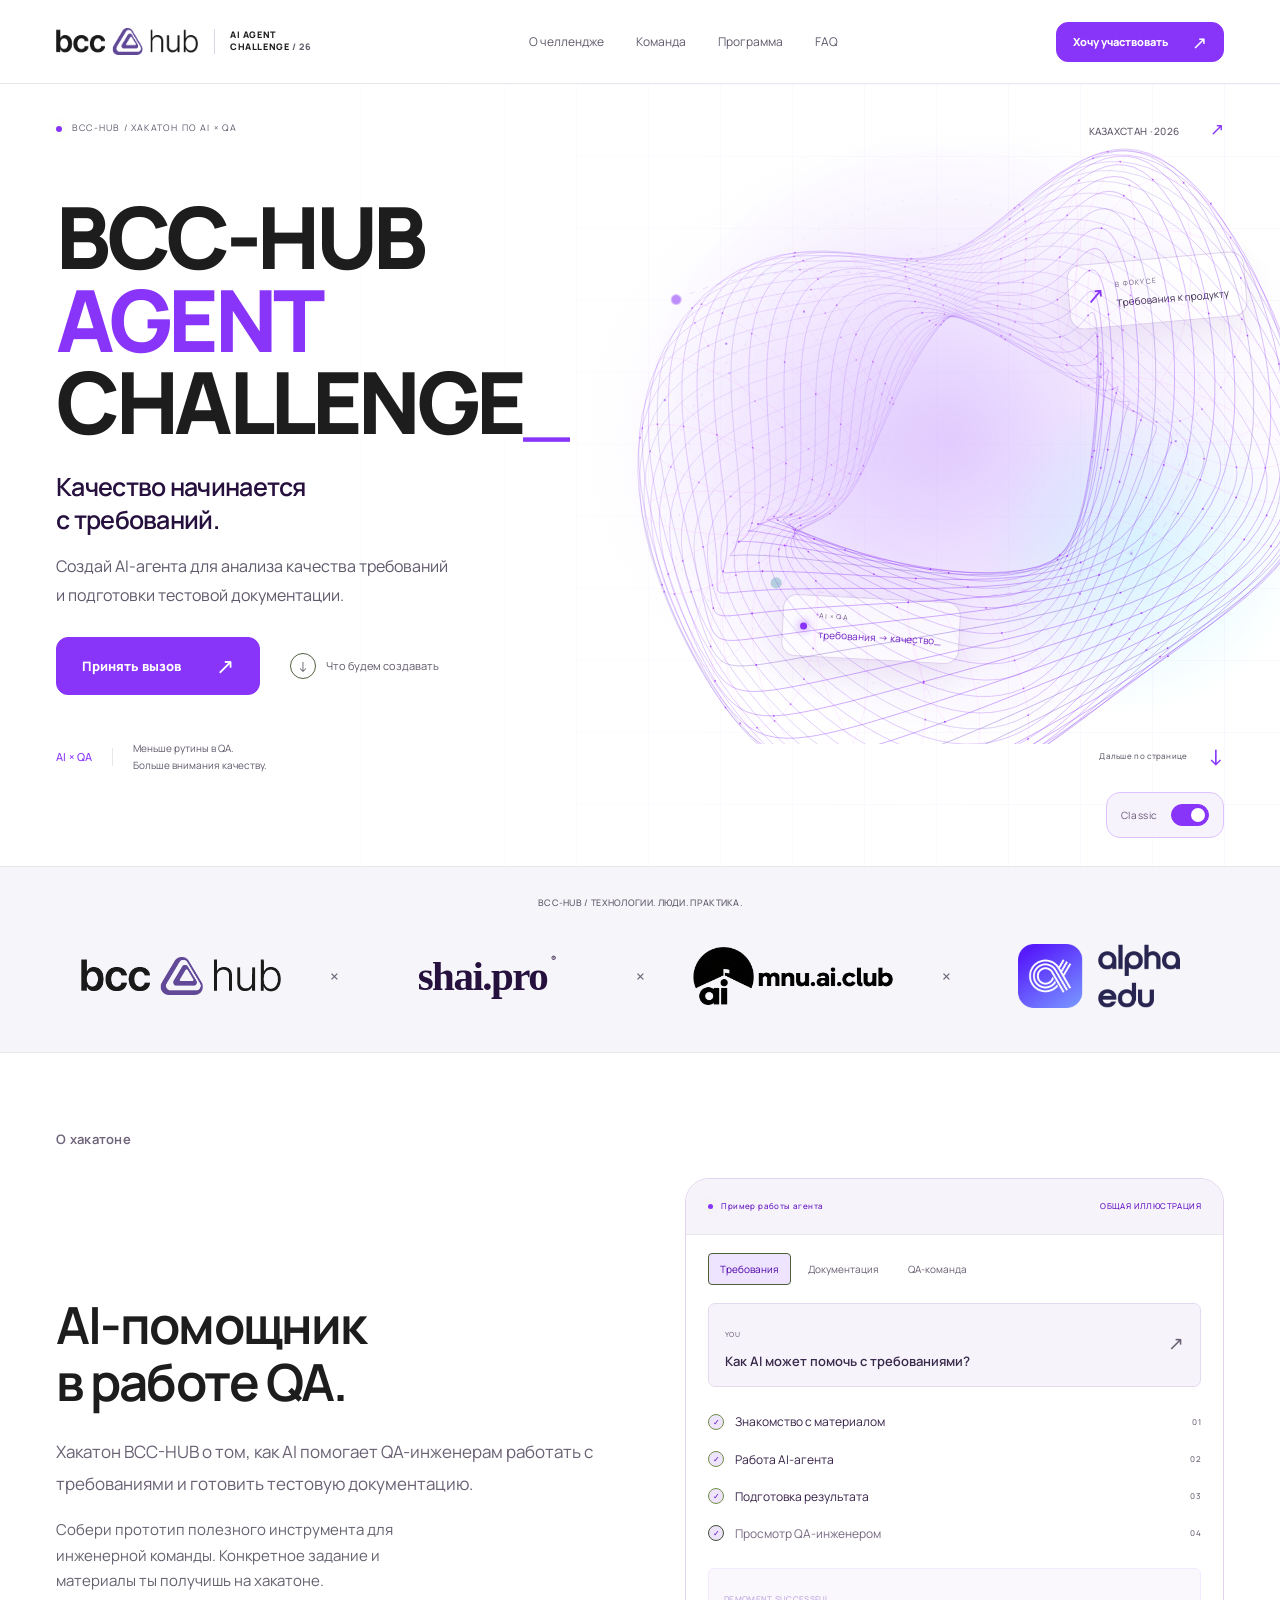
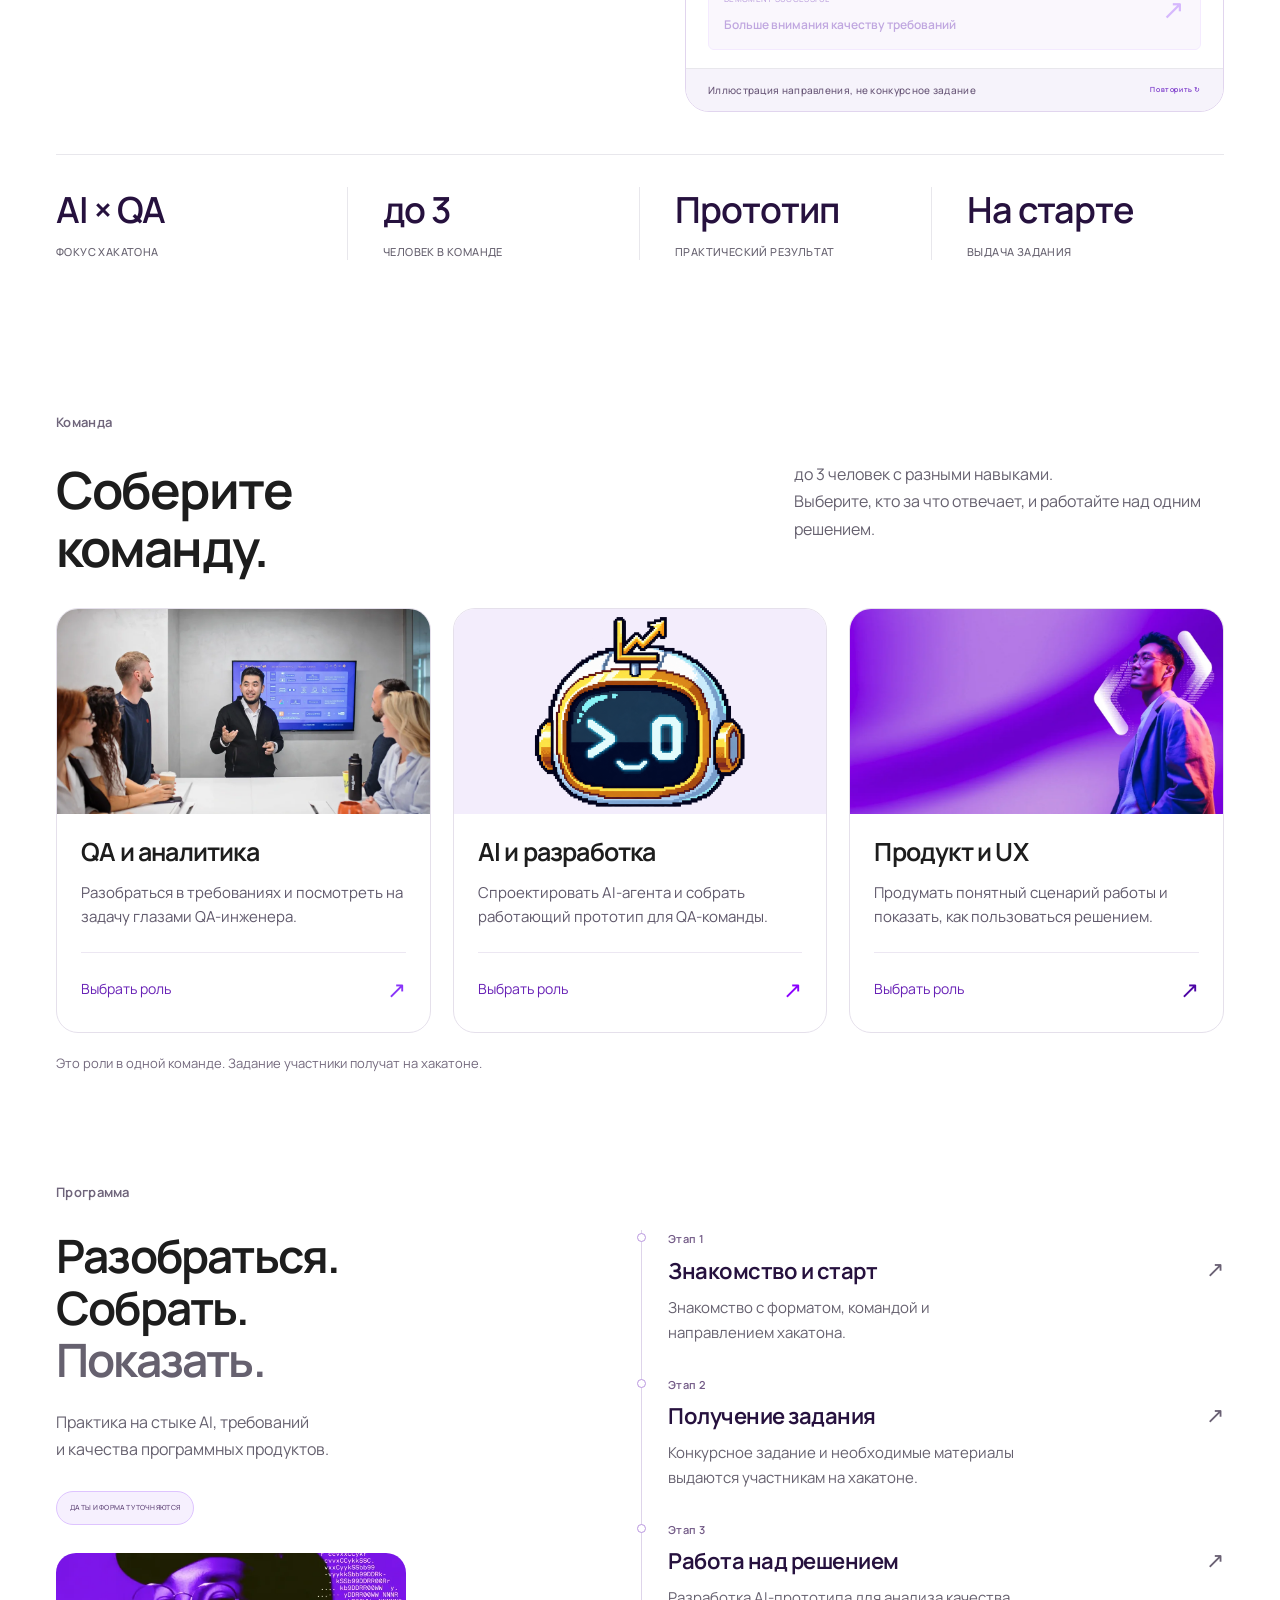
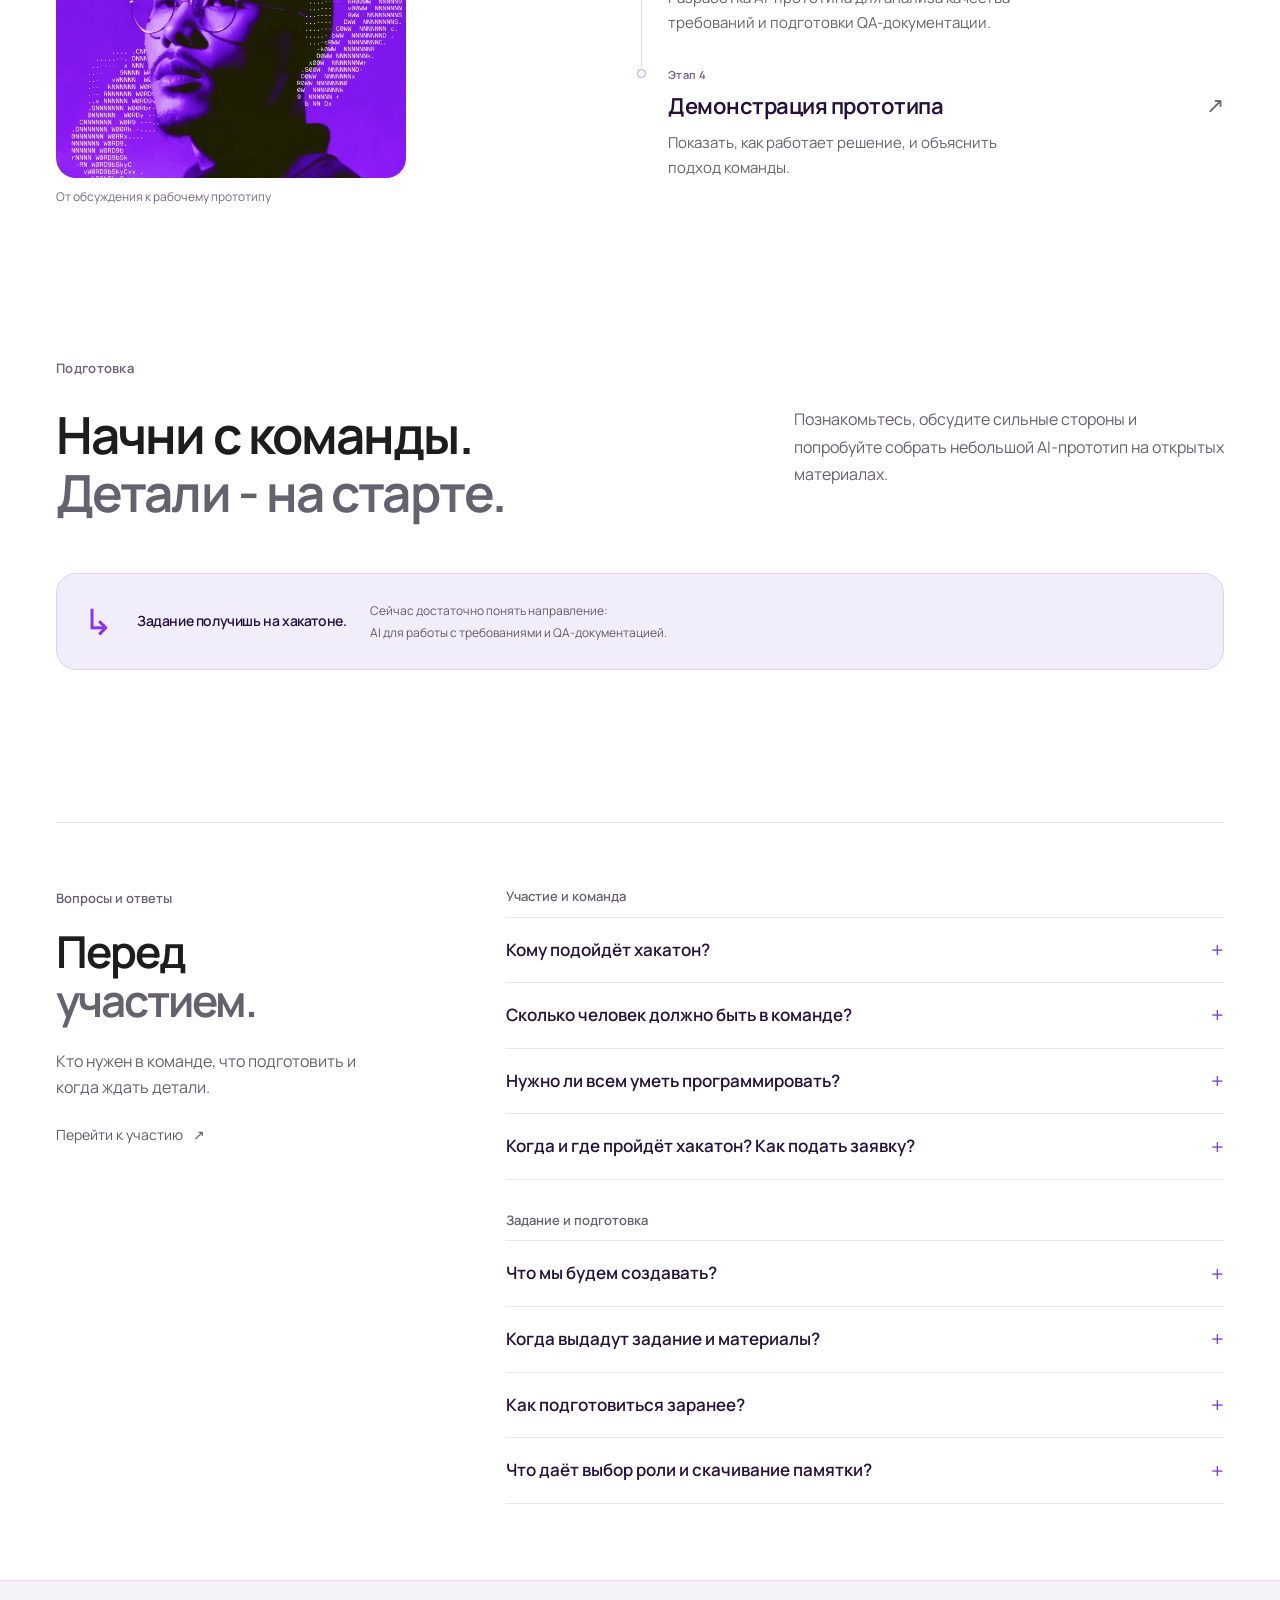
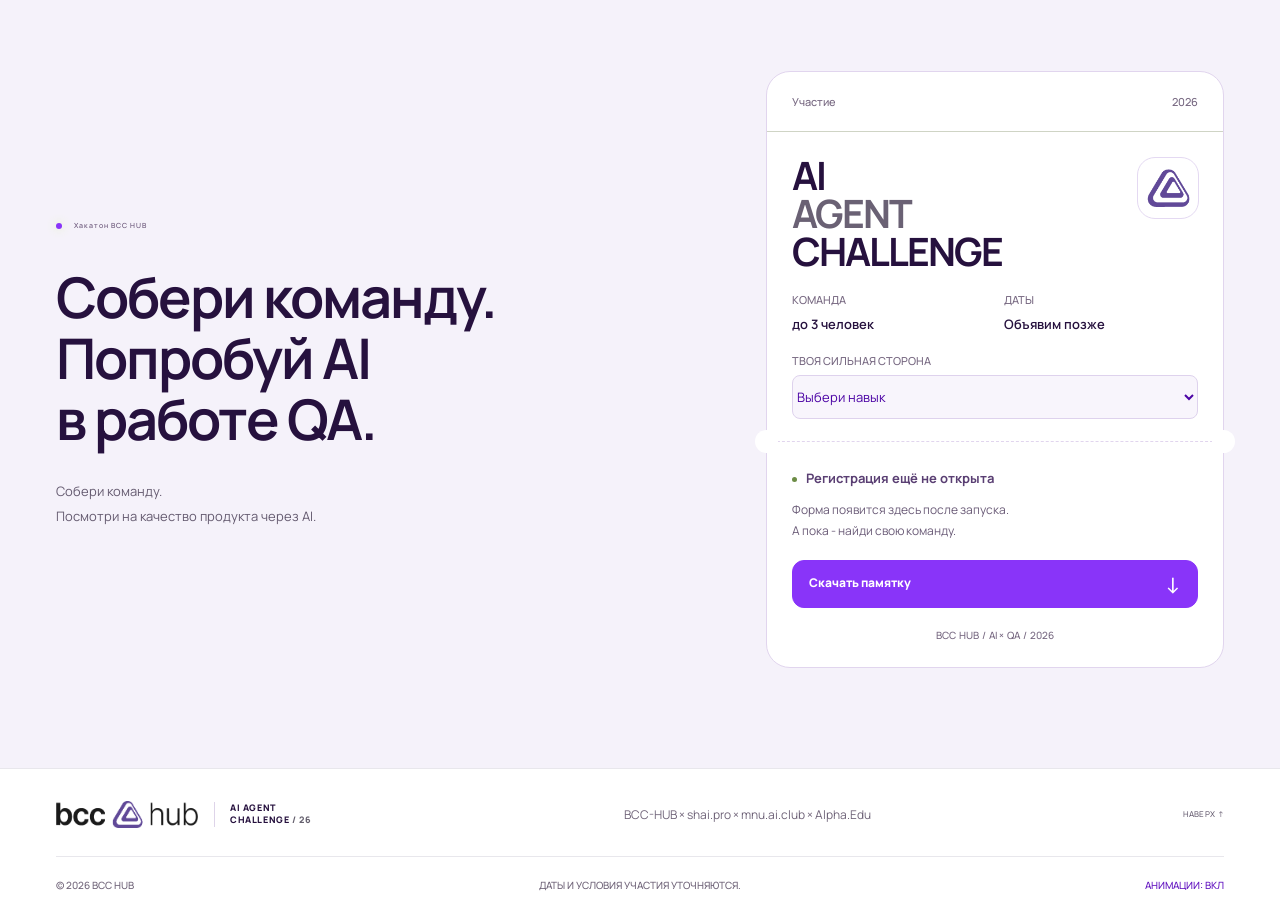
==== commit 4b160667: "Limit challenge teams to three people" ====
--- a/classic.html
+++ b/classic.html
@@ -1 +1 @@
-<!doctype html> <html lang="ru"> <head> <meta charset="utf-8"> <meta name="viewport" content="width=device-width,initial-scale=1,viewport-fit=cover"> <meta name="theme-color" content="#ffffff"> <meta name="mobile-web-app-capable" content="yes"> <meta name="apple-mobile-web-app-capable" content="yes"> <meta name="apple-mobile-web-app-status-bar-style" content="default"> <meta name="apple-mobile-web-app-title" content="BCC HUB"> <link rel="apple-touch-icon" href="assets/icons/apple-touch-icon.png"> <link rel="icon" type="image/svg+xml" href="assets/favicon.svg"> <meta name="description" content="AI Agent Challenge от BCC-HUB: хакатон об AI-агентах для анализа качества требований и подготовки QA-тестовой документации. Задание выдаётся на старте."> <title>AI Agent Challenge - BCC-HUB / Classic</title> <link rel="preconnect" href="https://fonts.googleapis.com"> <link rel="preconnect" href="https://fonts.gstatic.com" crossorigin> <link href="https://fonts.googleapis.com/css2?family=IBM+Plex+Mono:wght@400;500&family=Manrope:wght@400;500;600;700;800&display=swap" rel="stylesheet"> <link rel="stylesheet" href="assets/app.min.css"><script src="assets/vendor/motion-14.7.0.js" defer="defer"></script><script src="assets/app.min.js" defer="defer"></script></head> <body class="classic-edition"> <a class="skip-link" href="#about">Перейти к содержимому</a> <div class="scroll-progress" aria-hidden="true"></div> <header class="site-header"> <div class="wrap nav-bar"> <a class="event-logo" href="#" aria-label="AI Agent Challenge - на главную"><img class="brand-logo" src="assets/logos/bcc-hub-full.png" alt="BCC HUB" width="359" height="68"><span>AI AGENT<br>CHALLENGE<span class="logo-year"> / 26</span></span></a> <nav class="desktop-nav" aria-label="Основная навигация"><a href="#about">О челлендже</a><a href="#tracks">Команда</a><a href="#timeline">Программа</a><a href="#faq">FAQ</a></nav> <div class="nav-actions"><a class="button button-small" href="#register">Хочу участвовать <span aria-hidden="true">↗</span></a><button class="menu-button" aria-label="Открыть меню" aria-expanded="false" aria-controls="mobile-menu"><span></span><span></span></button></div> </div> <nav id="mobile-menu" class="mobile-menu" aria-label="Мобильная навигация" hidden><a href="#about">О челлендже</a><a href="#tracks">Команда</a><a href="#timeline">Программа</a><a href="#prepare">Подготовка</a><a href="#faq">FAQ</a></nav> </header> <main> <section class="hero" aria-labelledby="hero-title"> <div class="hero-grid" aria-hidden="true"></div> <div class="wrap hero-inner"> <div class="hero-top"><span class="eyebrow"><i class="live-dot"></i> BCC-HUB / ХАКАТОН ПО AI × QA</span><span class="hero-location mono">КАЗАХСТАН · 2026 <span>↗</span></span></div> <div class="hero-copy"> <h1 id="hero-title"><span>BCC-HUB</span><span class="accent">AGENT</span><span>CHALLENGE<span class="cursor">_</span></span></h1> <p class="hero-tagline">Качество начинается<br>с требований.</p> <p class="hero-description">Создай AI-агента для анализа качества требований<br class="desktop-break"> и подготовки тестовой документации.</p> <div class="mobile-hero-visual"><div><span class="mono">ХАКАТОН BCC HUB</span><b>AI в твоей<br>QA-практике.</b><span class="mobile-visual-line"></span></div><button type="button" class="mascot-button" aria-label="Поздороваться с AI-мэскотом"><span class="mascot-bob"><img src="assets/mascot/robot-head.webp" srcset="assets/mascot/robot-head-mobile.webp 512w, assets/mascot/robot-head.webp 1080w" sizes="(max-width:800px) 235px, 540px" alt="" width="1536" height="1024" decoding="async"></span></button></div><div class="hero-buttons"><a class="button" href="#register">Принять вызов <span aria-hidden="true">↗</span></a><a class="text-link" href="#about"><span class="play-icon" aria-hidden="true">↓</span> Что будем создавать</a></div> </div> <div class="hero-art" aria-hidden="true"><div class="signal-field" aria-hidden="true"> <div class="ambient-orb orb-violet"></div><div class="ambient-orb orb-cyan"></div> <svg class="signal-network" viewBox="0 0 640 540" fill="none"> <ellipse class="signal-orbit" cx="320" cy="270" rx="252" ry="168" transform="rotate(-23 320 270)"/> <ellipse class="signal-orbit orbit-secondary" cx="320" cy="270" rx="216" ry="222" transform="rotate(28 320 270)"/> <path class="signal-route" d="M90 140C220 80 420 130 525 240S400 450 180 395"/> <circle class="signal-node node-first" cx="90" cy="140" r="5"/><circle class="signal-node node-last" cx="180" cy="395" r="5"/> <circle class="signal-packet" r="4"/> </svg><div class="brand-beacon"><span class="brand-symbol" aria-hidden="true"><img src="assets/logos/bcc-hub-symbol.png" alt="" width="359" height="69"></span><span class="mono">BCC HUB / AI × QA</span></div> </div><canvas id="agent-core"></canvas><span class="art-label art-label-top mono">AI × QA</span><span class="art-cross cross-one">+</span><span class="art-cross cross-two">+</span><div class="floating-label label-input"><span class="mini-icon">↗</span><div><small>В ФОКУСЕ</small>Требования к продукту</div></div><div class="floating-label label-output"><span class="output-dot"></span><div><small>AI × QA</small>требования → качество<span class="blinking">_</span></div></div><span class="art-label art-label-bottom mono">Идеи команды. Возможности AI.</span></div> <div class="hero-bottom"><div class="hero-meta"><span class="mono">AI × QA</span><p>Меньше рутины в QA.<br>Больше внимания качеству.</p></div><a class="scroll-cue mono" href="#partners">Дальше по странице <span aria-hidden="true">↓</span></a></div> <nav class="edition-switcher" aria-label="Версия сайта"><label class="edition-mode" for="classic-mode"><span class="edition-mode-label">Classic</span><input id="classic-mode" type="checkbox" role="switch" aria-label="Версия Classic" checked="checked"><span class="edition-mode-track" aria-hidden="true"><span></span></span></label><noscript><a href="index.html">Открыть основную версию</a></noscript></nav> </div> </section> <section id="partners" class="partners" aria-label="Организаторы и партнёры"> <div class="wrap"><div class="partners-caption mono">BCC-HUB / ТЕХНОЛОГИИ. ЛЮДИ. ПРАКТИКА.</div><div class="partner-logos"> <a class="partner hub-logo" href="https://bcchub.kz/" target="_blank" rel="noopener noreferrer" aria-label="BCC-HUB - официальный сайт"><img class="brand-logo" src="assets/logos/bcc-hub-full.png" alt="BCC HUB" width="359" height="68"></a> <span class="partner-x" aria-hidden="true">×</span> <a class="partner shai-logo" href="https://shai.pro/ru" target="_blank" rel="noopener noreferrer">shai.pro<span class="wordmark-dot">®</span></a> <span class="partner-x" aria-hidden="true">×</span> <a class="partner mnu-logo" href="https://mnu.kz/" target="_blank" rel="noopener noreferrer" aria-label="AI Club - Maqsut Narikbayev University"><svg class="partner-image" viewBox="31 58 2088 611" aria-hidden="true" focusable="false"><image href="assets/logos/mnu-ai-club.webp" width="2166" height="726"/></svg></a> <span class="partner-x" aria-hidden="true">×</span> <a class="partner alpha-logo" href="https://alphaedu.tech/" target="_blank" rel="noopener noreferrer"><img class="partner-image" src="assets/logos/alpha-edu.webp" width="484" height="192" alt="Alpha Edu"></a> </div></div> </section> <section id="about" class="section about-section"> <div class="wrap"><div class="section-label mono reveal"><span>О хакатоне</span><span>AI В РАБОТЕ QA</span></div> <div class="about-layout"><div class="about-copy reveal"><h2>AI-помощник<br>в работе QA.</h2><p>Хакатон BCC-HUB о том, как AI помогает QA-инженерам работать с требованиями и готовить тестовую документацию.</p><p class="small-copy">Собери прототип полезного инструмента для инженерной команды. Конкретное задание и материалы ты получишь на хакатоне.</p></div> <div class="agent-demo reveal"><div class="demo-top"><span class="mono"><i class="live-dot"></i> Пример работы агента</span><span class="demo-badge mono">ОБЩАЯ ИЛЛЮСТРАЦИЯ</span></div><div class="demo-tabs" role="tablist" aria-label="Примеры запросов"><button id="tab-business" role="tab" aria-selected="true" aria-controls="demo-panel" data-demo="business">Требования</button><button id="tab-personal" role="tab" aria-selected="false" aria-controls="demo-panel" tabindex="-1" data-demo="personal">Документация</button><button id="tab-platform" role="tab" aria-selected="false" aria-controls="demo-panel" tabindex="-1" data-demo="platform">QA-команда</button></div><div id="demo-panel" role="tabpanel" aria-labelledby="tab-business"><div class="chat-bubble"><span class="mono">YOU</span><p id="demo-request">Как AI может помочь с требованиями?</p><span class="chat-arrow" aria-hidden="true">↗</span></div><div class="demo-process"><div class="process-step" data-step="0"><span class="step-check">✓</span><span>Знакомство с материалом</span><small class="mono">01</small></div><div class="process-step" data-step="1"><span class="step-check">✓</span><span>Работа AI-агента</span><small class="mono">02</small></div><div class="process-step" data-step="2"><span class="step-check">✓</span><span>Подготовка результата</span><small class="mono">03</small></div><div class="process-step" data-step="3"><span class="step-check">✓</span><span>Просмотр QA-инженером</span><small class="mono">04</small></div></div><div class="demo-result" aria-live="polite"><div><span class="mono result-label">DEMOMENT SUCCESSFUL</span><p id="demo-result">Больше внимания качеству требований</p></div><span class="result-icon" aria-hidden="true">↗</span></div></div><div class="demo-footer mono"><span>Иллюстрация направления, не конкурсное задание</span><button id="replay-demo" aria-label="Повторить демонстрацию">Повторить ↻</button></div></div></div> <div class="facts-grid"><div><strong>AI × QA</strong><span class="mono">ФОКУС ХАКАТОНА</span></div><div><strong>2-4</strong><span class="mono">ЧЕЛОВЕКА В КОМАНДЕ</span></div><div><strong>Прототип</strong><span class="mono">ПРАКТИЧЕСКИЙ РЕЗУЛЬТАТ</span></div><div><strong>На старте</strong><span class="mono">ВЫДАЧА ЗАДАНИЯ</span></div></div></div></section> <section id="tracks" class="section tracks-section"><div class="wrap"><div class="section-label mono"><span>Команда</span><span>РАЗНЫЕ НАВЫКИ. ОБЩАЯ ЗАДАЧА.</span></div><div class="section-heading"><h2>Соберите<br>команду.</h2><p>2-4 человека с разными навыками.<br>Выберите, кто за что отвечает, и работайте над одним решением.</p></div><div class="track-grid"><article class="track-card" data-track="business"><div class="track-top mono"></div><div class="role-photo"><img src="assets/photos/hub-work.webp" alt="Обсуждение в рабочей среде BCC HUB" loading="lazy" decoding="async"></div><div class="track-content"><span class="track-kicker mono">ПОНИМАТЬ ЗАДАЧУ</span><h3>QA и аналитика</h3><p>Разобраться в требованиях и посмотреть на задачу глазами QA-инженера.</p><a href="#register" class="track-link" data-select-track="business">Выбрать роль <span aria-hidden="true">↗</span></a></div></article><article class="track-card" data-track="personal"><div class="track-top mono"></div><div class="role-photo role-photo-mascot"><img src="assets/mascot/robot-head.webp" srcset="assets/mascot/robot-head-mobile.webp 512w, assets/mascot/robot-head.webp 1080w" sizes="(max-width:800px) 235px, 540px" alt="AI-мэскот хакатона" loading="lazy" decoding="async"></div><div class="track-content"><span class="track-kicker mono">СОБИРАТЬ РЕШЕНИЕ</span><h3>AI и разработка</h3><p>Спроектировать AI-агента и собрать работающий прототип для QA-команды.</p><a href="#register" class="track-link" data-select-track="personal">Выбрать роль <span aria-hidden="true">↗</span></a></div></article><article class="track-card" data-track="platform"><div class="track-top mono"></div><div class="role-photo role-photo-person"><img src="assets/photos/hub-people.webp" alt="Фотоматериал BCC HUB" loading="lazy" decoding="async"></div><div class="track-content"><span class="track-kicker mono">ДЕЛАТЬ УДОБНЫМ</span><h3>Продукт и UX</h3><p>Продумать понятный сценарий работы и показать, как пользоваться решением.</p><a href="#register" class="track-link" data-select-track="platform">Выбрать роль <span aria-hidden="true">↗</span></a></div></article></div><p class="role-note">Это роли в одной команде. Задание участники получат на хакатоне.</p></div></section> <section id="timeline" class="section timeline-section"><div class="wrap"><div class="section-label mono"><span>Программа</span><span>ОТ ЗНАКОМСТВА ДО ПРОТОТИПА</span></div><div class="timeline-layout"><div class="timeline-intro"><h2>Разобраться.<br>Собрать.<br><span class="muted">Показать.</span></h2><p>Практика на стыке AI, требований<br>и качества программных продуктов.</p><span class="status-pill mono">ДАТЫ И ФОРМАТ УТОЧНЯЮТСЯ</span><figure class="timeline-photo"><img src="assets/photos/hub-culture.webp" alt="Фотоматериал BCC HUB" loading="lazy" decoding="async"><figcaption>От обсуждения к рабочему прототипу</figcaption></figure></div><div class="timeline-list"><article class="timeline-item"><span class="timeline-dot"></span><span class="mono timeline-period">Этап 1</span><div><h3>Знакомство и старт</h3><p>Знакомство с форматом, командой и направлением хакатона.</p></div><span class="timeline-index">↗</span></article><article class="timeline-item"><span class="timeline-dot"></span><span class="mono timeline-period">Этап 2</span><div><h3>Получение задания</h3><p>Конкурсное задание и необходимые материалы выдаются участникам на хакатоне.</p></div><span class="timeline-index">↗</span></article><article class="timeline-item"><span class="timeline-dot"></span><span class="mono timeline-period">Этап 3</span><div><h3>Работа над решением</h3><p>Разработка AI-прототипа для анализа качества требований и подготовки QA-документации.</p></div><span class="timeline-index">↗</span></article><article class="timeline-item"><span class="timeline-dot"></span><span class="mono timeline-period">Этап 4</span><div><h3>Демонстрация прототипа</h3><p>Показать, как работает решение, и объяснить подход команды.</p></div><span class="timeline-index">↗</span></article></div></div></div></section> <section id="prepare" class="section judging-section"><div class="wrap"><div class="section-label mono"><span>Подготовка</span><span>ПРИХОДИ С ИНТЕРЕСОМ К ЗАДАЧЕ</span></div><div class="section-heading"><h2>Начни с команды.<br><span class="muted">Детали - на старте.</span></h2><p>Познакомьтесь, обсудите сильные стороны и попробуйте собрать небольшой AI-прототип на открытых материалах.</p></div><div class="support-strip"><span class="support-icon" aria-hidden="true">↳</span><b>Задание получишь на хакатоне.</b><p>Сейчас достаточно понять направление:<br>AI для работы с требованиями и QA-документацией.</p></div></div></section> <section id="faq" class="section faq-section" aria-labelledby="faq-title"><div class="wrap faq-layout"><div class="faq-intro"><span class="section-kicker">Вопросы и ответы</span><h2 id="faq-title">Перед<br><span class="muted">участием.</span></h2><p>Кто нужен в команде, что подготовить и когда ждать детали.</p><a class="text-link faq-next" href="#register">Перейти к участию <span aria-hidden="true">↗</span></a></div><div class="faq-list"><div class="faq-group" aria-labelledby="faq-group-0"><h3 id="faq-group-0" class="faq-group-title">Участие и команда</h3><details><summary>Кому подойдёт хакатон?<span aria-hidden="true">+</span></summary><div class="faq-answer"><p>Тем, кому интересно применять AI в работе с требованиями и качеством программных продуктов. В команде пригодятся навыки QA, аналитики, разработки и проектирования интерфейсов.</p></div></details><details><summary>Сколько человек должно быть в команде?<span aria-hidden="true">+</span></summary><div class="faq-answer"><p>От 2 до 4 человек. Распределите задачи по сильным сторонам: кто разбирается в требованиях, кто собирает агента, кто продумывает работу с результатом и готовит демо. Один участник может совмещать несколько ролей.</p></div></details><details><summary>Нужно ли всем уметь программировать?<span aria-hidden="true">+</span></summary><div class="faq-answer"><p>Разработка понадобится команде, но вклад каждого может быть разным. Анализ требований, проверка результатов и понятный сценарий использования так же важны для рабочего прототипа.</p></div></details><details><summary>Когда и где пройдёт хакатон? Как подать заявку?<span aria-hidden="true">+</span></summary><div class="faq-answer"><p>Даты, площадка, формат и условия участия уточняются. Регистрация ещё не открыта. После подтверждения организаторами информация и форма появятся на этом сайте.</p></div></details></div><div class="faq-group" aria-labelledby="faq-group-1"><h3 id="faq-group-1" class="faq-group-title">Задание и подготовка</h3><details><summary>Что мы будем создавать?<span aria-hidden="true">+</span></summary><div class="faq-answer"><p>AI-агента, который помогает анализировать качество требований и готовить тестовую документацию для QA-команды. Конкретную задачу участники получат на хакатоне.</p></div></details><details><summary>Когда выдадут задание и материалы?<span aria-hidden="true">+</span></summary><div class="faq-answer"><p>На старте хакатона. Тогда участники узнают подробности задачи и правила работы. Заранее конкурсные материалы на сайте не публикуются.</p></div></details><details><summary>Как подготовиться заранее?<span aria-hidden="true">+</span></summary><div class="faq-answer"><p>Соберите команду из 2-4 человек, обсудите роли и освежите основы работы с требованиями, QA и AI-инструментами. Для практики можно попробовать небольшой прототип на открытых материалах.</p></div></details><details><summary>Что даёт выбор роли и скачивание памятки?<span aria-hidden="true">+</span></summary><div class="faq-answer"><p>Выбор роли помогает определиться со своим вкладом и сохраняется только на вашем устройстве. Памятка содержит общее направление хакатона и советы по подготовке. Эти действия не отправляют заявку и не подтверждают участие.</p></div></details></div></div></div></section> <section id="register" class="register-section"><div class="wrap register-layout"><div class="register-copy reveal"><span class="mono"><i class="live-dot"></i> Хакатон BCC HUB</span><h2>Собери команду.<br>Попробуй AI<br>в работе QA.</h2><p>Собери команду.<br>Посмотри на качество продукта через AI.</p></div><div class="event-pass reveal"><div class="pass-top mono"><span>Участие</span><span>2026</span></div><div class="pass-brand">AI<br><span>AGENT</span><br>CHALLENGE<span class="pass-brand-sign"><span class="brand-symbol" aria-hidden="true"><img src="assets/logos/bcc-hub-symbol.png" alt="" width="359" height="69"></span></span></div><div class="pass-info"><div><span class="mono">КОМАНДА</span><b>2-4 человека</b></div><div><span class="mono">ДАТЫ</span><b>Объявим позже</b></div><div><span class="mono">ТВОЯ СИЛЬНАЯ СТОРОНА</span><label class="visually-hidden" for="track-choice">Выбрать навык</label><select id="track-choice"><option value="">Выбери навык</option><option value="business">QA и аналитика</option><option value="personal">AI и разработка</option><option value="platform">Продукт и UX</option></select></div></div><div class="pass-divider" aria-hidden="true"></div><div class="pass-bottom"><span class="pass-status"><i class="live-dot"></i> Регистрация ещё не открыта</span><p>Форма появится здесь после запуска.<br>А пока - найди свою команду.</p><button class="button pass-button" id="download-brief">Скачать памятку <span aria-hidden="true">↓</span></button><span id="download-status" class="download-status mono" role="status"></span><div class="barcode" aria-hidden="true"></div><span class="mono pass-code">BCC HUB / AI × QA / 2026</span></div></div></div></section> </main> <footer class="site-footer"><div class="wrap"><div class="footer-top"><a class="event-logo" href="#"><img class="brand-logo" src="assets/logos/bcc-hub-full.png" alt="BCC HUB" width="359" height="68"><span>AI AGENT<br>CHALLENGE<span class="logo-year"> / 26</span></span></a><p>BCC-HUB × shai.pro × mnu.ai.club × Alpha.Edu</p><a class="back-top mono" href="#">НАВЕРХ ↑</a></div><div class="footer-bottom mono"><span>© 2026 BCC HUB</span><span>ДАТЫ И УСЛОВИЯ УЧАСТИЯ УТОЧНЯЮТСЯ.</span><button id="motion-toggle" aria-pressed="false">АНИМАЦИИ: ВКЛ</button></div></div></footer> <nav class="app-nav" aria-label="Навигация приложения"><a href="#hero-title" data-app-nav="home"><svg viewBox="0 0 24 24" fill="none" stroke="currentColor" stroke-width="1.7" stroke-linecap="round" stroke-linejoin="round" aria-hidden="true"><path d="m3 10 9-7 9 7v10a1 1 0 0 1-1 1h-5v-7H9v7H4a1 1 0 0 1-1-1z"/></svg><span>Обзор</span></a><a href="#tracks" data-app-nav="team"><svg viewBox="0 0 24 24" fill="none" stroke="currentColor" stroke-width="1.7" stroke-linecap="round" stroke-linejoin="round" aria-hidden="true"><path d="M16 21v-2a4 4 0 0 0-4-4H6a4 4 0 0 0-4 4v2m20 0v-2a4 4 0 0 0-3-3.9M16 3.1a4 4 0 0 1 0 7.8"/><circle cx="9" cy="7" r="4"/></svg><span>Команда</span></a><button type="button" data-app-panel="join" class="app-nav-join" aria-haspopup="dialog"><svg viewBox="0 0 24 24" fill="none" stroke="currentColor" stroke-width="1.7" stroke-linecap="round" stroke-linejoin="round" aria-hidden="true"><path d="M12 5v14M5 12h14"/></svg><span>Участие</span></button><a href="#timeline" data-app-nav="program"><svg viewBox="0 0 24 24" fill="none" stroke="currentColor" stroke-width="1.7" stroke-linecap="round" stroke-linejoin="round" aria-hidden="true"><rect x="3" y="5" width="18" height="16" rx="3"/><path d="M16 3v4M8 3v4M3 11h18m-13 5h2m4 0h2"/></svg><span>Программа</span></a><button type="button" data-app-panel="more" class="app-nav-more" aria-haspopup="dialog"><svg viewBox="0 0 24 24" fill="none" stroke="currentColor" stroke-width="1.7" stroke-linecap="round" stroke-linejoin="round" aria-hidden="true"><circle cx="5" cy="12" r="1"/><circle cx="12" cy="12" r="1"/><circle cx="19" cy="12" r="1"/></svg><span>Ещё</span></button></nav><dialog id="app-sheet" class="app-sheet" aria-labelledby="app-sheet-title"> <div class="sheet-handle" aria-hidden="true"></div><div class="sheet-heading"><h2 id="app-sheet-title">Участие</h2><button type="button" class="sheet-close" aria-label="Закрыть панель">×</button></div> <div class="sheet-content" data-sheet-content="join"><span class="app-chip">AI × QA / BCC HUB</span><h3>Твоя команда.<br>Твой следующий шаг.</h3><p>Собери команду из 2-4 человек. Регистрация ещё не открыта. Пока можно выбрать свою сильную сторону и сохранить памятку.</p> <label class="sheet-label" for="mobile-skill-choice">Чем ты усилишь команду?</label><select id="mobile-skill-choice"><option value="">Выбери навык</option><option value="business">QA и аналитика</option><option value="personal">AI и разработка</option><option value="platform">Продукт и UX</option></select> <button type="button" class="button sheet-download">Скачать памятку <span aria-hidden="true">↓</span></button><p class="sheet-status" role="status"></p><small>Выбор навыка сохраняется только на этом устройстве. Это не заявка на участие.</small></div> <div class="sheet-content" data-sheet-content="more" hidden><div class="sheet-links"><a href="#about">О хакатоне <span>↗</span></a><a href="#faq">Вопросы и ответы <span>↗</span></a><a href="#prepare">Как подготовиться <span>↗</span></a><button type="button" id="app-motion">Отключить анимации <span>◉</span></button><button type="button" id="app-haptics" aria-pressed="true">Виброотклик: включён <span>◉</span></button><button type="button" id="app-install">На главный экран <span>＋</span></button><button type="button" id="app-version">Открыть Classic <span>↗</span></button></div><p class="sheet-note">Даты и условия участия объявим после подтверждения организаторами.</p></div> <div class="sheet-content" data-sheet-content="install" hidden><span class="app-chip">BCC HUB В ОДНО КАСАНИЕ</span><h3>Рядом, как приложение.</h3><p id="install-instructions">В меню браузера выбери «Установить приложение» или «Добавить на главный экран». На iPhone: «Поделиться» → «На экран Домой».</p><button type="button" id="native-install" class="button" hidden>Установить приложение <span>↗</span></button><p class="sheet-note">Установка доступна после размещения сайта по HTTPS. Для локального просмотра открой index.html.</p></div></dialog> </body> </html> +<!doctype html> <html lang="ru"> <head> <meta charset="utf-8"> <meta name="viewport" content="width=device-width,initial-scale=1,viewport-fit=cover"> <meta name="theme-color" content="#ffffff"> <meta name="mobile-web-app-capable" content="yes"> <meta name="apple-mobile-web-app-capable" content="yes"> <meta name="apple-mobile-web-app-status-bar-style" content="default"> <meta name="apple-mobile-web-app-title" content="BCC HUB"> <link rel="apple-touch-icon" href="assets/icons/apple-touch-icon.png"> <link rel="icon" type="image/svg+xml" href="assets/favicon.svg"> <meta name="description" content="AI Agent Challenge от BCC-HUB: хакатон об AI-агентах для анализа качества требований и подготовки QA-тестовой документации. Задание выдаётся на старте."> <title>AI Agent Challenge - BCC-HUB / Classic</title> <link rel="preconnect" href="https://fonts.googleapis.com"> <link rel="preconnect" href="https://fonts.gstatic.com" crossorigin> <link href="https://fonts.googleapis.com/css2?family=IBM+Plex+Mono:wght@400;500&family=Manrope:wght@400;500;600;700;800&display=swap" rel="stylesheet"> <link rel="stylesheet" href="assets/app.min.css"><script src="assets/vendor/motion-14.7.0.js" defer="defer"></script><script src="assets/app.min.js" defer="defer"></script></head> <body class="classic-edition"> <a class="skip-link" href="#about">Перейти к содержимому</a> <div class="scroll-progress" aria-hidden="true"></div> <header class="site-header"> <div class="wrap nav-bar"> <a class="event-logo" href="#" aria-label="AI Agent Challenge - на главную"><img class="brand-logo" src="assets/logos/bcc-hub-full.png" alt="BCC HUB" width="359" height="68"><span>AI AGENT<br>CHALLENGE<span class="logo-year"> / 26</span></span></a> <nav class="desktop-nav" aria-label="Основная навигация"><a href="#about">О челлендже</a><a href="#tracks">Команда</a><a href="#timeline">Программа</a><a href="#faq">FAQ</a></nav> <div class="nav-actions"><a class="button button-small" href="#register">Хочу участвовать <span aria-hidden="true">↗</span></a><button class="menu-button" aria-label="Открыть меню" aria-expanded="false" aria-controls="mobile-menu"><span></span><span></span></button></div> </div> <nav id="mobile-menu" class="mobile-menu" aria-label="Мобильная навигация" hidden><a href="#about">О челлендже</a><a href="#tracks">Команда</a><a href="#timeline">Программа</a><a href="#prepare">Подготовка</a><a href="#faq">FAQ</a></nav> </header> <main> <section class="hero" aria-labelledby="hero-title"> <div class="hero-grid" aria-hidden="true"></div> <div class="wrap hero-inner"> <div class="hero-top"><span class="eyebrow"><i class="live-dot"></i> BCC-HUB / ХАКАТОН ПО AI × QA</span><span class="hero-location mono">КАЗАХСТАН · 2026 <span>↗</span></span></div> <div class="hero-copy"> <h1 id="hero-title"><span>BCC-HUB</span><span class="accent">AGENT</span><span>CHALLENGE<span class="cursor">_</span></span></h1> <p class="hero-tagline">Качество начинается<br>с требований.</p> <p class="hero-description">Создай AI-агента для анализа качества требований<br class="desktop-break"> и подготовки тестовой документации.</p> <div class="mobile-hero-visual"><div><span class="mono">ХАКАТОН BCC HUB</span><b>AI в твоей<br>QA-практике.</b><span class="mobile-visual-line"></span></div><button type="button" class="mascot-button" aria-label="Поздороваться с AI-мэскотом"><span class="mascot-bob"><img src="assets/mascot/robot-head.webp" srcset="assets/mascot/robot-head-mobile.webp 512w, assets/mascot/robot-head.webp 1080w" sizes="(max-width:800px) 235px, 540px" alt="" width="1536" height="1024" decoding="async"></span></button></div><div class="hero-buttons"><a class="button" href="#register">Принять вызов <span aria-hidden="true">↗</span></a><a class="text-link" href="#about"><span class="play-icon" aria-hidden="true">↓</span> Что будем создавать</a></div> </div> <div class="hero-art" aria-hidden="true"><div class="signal-field" aria-hidden="true"> <div class="ambient-orb orb-violet"></div><div class="ambient-orb orb-cyan"></div> <svg class="signal-network" viewBox="0 0 640 540" fill="none"> <ellipse class="signal-orbit" cx="320" cy="270" rx="252" ry="168" transform="rotate(-23 320 270)"/> <ellipse class="signal-orbit orbit-secondary" cx="320" cy="270" rx="216" ry="222" transform="rotate(28 320 270)"/> <path class="signal-route" d="M90 140C220 80 420 130 525 240S400 450 180 395"/> <circle class="signal-node node-first" cx="90" cy="140" r="5"/><circle class="signal-node node-last" cx="180" cy="395" r="5"/> <circle class="signal-packet" r="4"/> </svg><div class="brand-beacon"><span class="brand-symbol" aria-hidden="true"><img src="assets/logos/bcc-hub-symbol.png" alt="" width="359" height="69"></span><span class="mono">BCC HUB / AI × QA</span></div> </div><canvas id="agent-core"></canvas><span class="art-label art-label-top mono">AI × QA</span><span class="art-cross cross-one">+</span><span class="art-cross cross-two">+</span><div class="floating-label label-input"><span class="mini-icon">↗</span><div><small>В ФОКУСЕ</small>Требования к продукту</div></div><div class="floating-label label-output"><span class="output-dot"></span><div><small>AI × QA</small>требования → качество<span class="blinking">_</span></div></div><span class="art-label art-label-bottom mono">Идеи команды. Возможности AI.</span></div> <div class="hero-bottom"><div class="hero-meta"><span class="mono">AI × QA</span><p>Меньше рутины в QA.<br>Больше внимания качеству.</p></div><a class="scroll-cue mono" href="#partners">Дальше по странице <span aria-hidden="true">↓</span></a></div> <nav class="edition-switcher" aria-label="Версия сайта"><label class="edition-mode" for="classic-mode"><span class="edition-mode-label">Classic</span><input id="classic-mode" type="checkbox" role="switch" aria-label="Версия Classic" checked="checked"><span class="edition-mode-track" aria-hidden="true"><span></span></span></label><noscript><a href="index.html">Открыть основную версию</a></noscript></nav> </div> </section> <section id="partners" class="partners" aria-label="Организаторы и партнёры"> <div class="wrap"><div class="partners-caption mono">BCC-HUB / ТЕХНОЛОГИИ. ЛЮДИ. ПРАКТИКА.</div><div class="partner-logos"> <a class="partner hub-logo" href="https://bcchub.kz/" target="_blank" rel="noopener noreferrer" aria-label="BCC-HUB - официальный сайт"><img class="brand-logo" src="assets/logos/bcc-hub-full.png" alt="BCC HUB" width="359" height="68"></a> <span class="partner-x" aria-hidden="true">×</span> <a class="partner shai-logo" href="https://shai.pro/ru" target="_blank" rel="noopener noreferrer">shai.pro<span class="wordmark-dot">®</span></a> <span class="partner-x" aria-hidden="true">×</span> <a class="partner mnu-logo" href="https://mnu.kz/" target="_blank" rel="noopener noreferrer" aria-label="AI Club - Maqsut Narikbayev University"><svg class="partner-image" viewBox="31 58 2088 611" aria-hidden="true" focusable="false"><image href="assets/logos/mnu-ai-club.webp" width="2166" height="726"/></svg></a> <span class="partner-x" aria-hidden="true">×</span> <a class="partner alpha-logo" href="https://alphaedu.tech/" target="_blank" rel="noopener noreferrer"><img class="partner-image" src="assets/logos/alpha-edu.webp" width="484" height="192" alt="Alpha Edu"></a> </div></div> </section> <section id="about" class="section about-section"> <div class="wrap"><div class="section-label mono reveal"><span>О хакатоне</span><span>AI В РАБОТЕ QA</span></div> <div class="about-layout"><div class="about-copy reveal"><h2>AI-помощник<br>в работе QA.</h2><p>Хакатон BCC-HUB о том, как AI помогает QA-инженерам работать с требованиями и готовить тестовую документацию.</p><p class="small-copy">Собери прототип полезного инструмента для инженерной команды. Конкретное задание и материалы ты получишь на хакатоне.</p></div> <div class="agent-demo reveal"><div class="demo-top"><span class="mono"><i class="live-dot"></i> Пример работы агента</span><span class="demo-badge mono">ОБЩАЯ ИЛЛЮСТРАЦИЯ</span></div><div class="demo-tabs" role="tablist" aria-label="Примеры запросов"><button id="tab-business" role="tab" aria-selected="true" aria-controls="demo-panel" data-demo="business">Требования</button><button id="tab-personal" role="tab" aria-selected="false" aria-controls="demo-panel" tabindex="-1" data-demo="personal">Документация</button><button id="tab-platform" role="tab" aria-selected="false" aria-controls="demo-panel" tabindex="-1" data-demo="platform">QA-команда</button></div><div id="demo-panel" role="tabpanel" aria-labelledby="tab-business"><div class="chat-bubble"><span class="mono">YOU</span><p id="demo-request">Как AI может помочь с требованиями?</p><span class="chat-arrow" aria-hidden="true">↗</span></div><div class="demo-process"><div class="process-step" data-step="0"><span class="step-check">✓</span><span>Знакомство с материалом</span><small class="mono">01</small></div><div class="process-step" data-step="1"><span class="step-check">✓</span><span>Работа AI-агента</span><small class="mono">02</small></div><div class="process-step" data-step="2"><span class="step-check">✓</span><span>Подготовка результата</span><small class="mono">03</small></div><div class="process-step" data-step="3"><span class="step-check">✓</span><span>Просмотр QA-инженером</span><small class="mono">04</small></div></div><div class="demo-result" aria-live="polite"><div><span class="mono result-label">DEMOMENT SUCCESSFUL</span><p id="demo-result">Больше внимания качеству требований</p></div><span class="result-icon" aria-hidden="true">↗</span></div></div><div class="demo-footer mono"><span>Иллюстрация направления, не конкурсное задание</span><button id="replay-demo" aria-label="Повторить демонстрацию">Повторить ↻</button></div></div></div> <div class="facts-grid"><div><strong>AI × QA</strong><span class="mono">ФОКУС ХАКАТОНА</span></div><div><strong>до 3</strong><span class="mono">ЧЕЛОВЕК В КОМАНДЕ</span></div><div><strong>Прототип</strong><span class="mono">ПРАКТИЧЕСКИЙ РЕЗУЛЬТАТ</span></div><div><strong>На старте</strong><span class="mono">ВЫДАЧА ЗАДАНИЯ</span></div></div></div></section> <section id="tracks" class="section tracks-section"><div class="wrap"><div class="section-label mono"><span>Команда</span><span>РАЗНЫЕ НАВЫКИ. ОБЩАЯ ЗАДАЧА.</span></div><div class="section-heading"><h2>Соберите<br>команду.</h2><p>до 3 человек с разными навыками.<br>Выберите, кто за что отвечает, и работайте над одним решением.</p></div><div class="track-grid"><article class="track-card" data-track="business"><div class="track-top mono"></div><div class="role-photo"><img src="assets/photos/hub-work.webp" alt="Обсуждение в рабочей среде BCC HUB" loading="lazy" decoding="async"></div><div class="track-content"><span class="track-kicker mono">ПОНИМАТЬ ЗАДАЧУ</span><h3>QA и аналитика</h3><p>Разобраться в требованиях и посмотреть на задачу глазами QA-инженера.</p><a href="#register" class="track-link" data-select-track="business">Выбрать роль <span aria-hidden="true">↗</span></a></div></article><article class="track-card" data-track="personal"><div class="track-top mono"></div><div class="role-photo role-photo-mascot"><img src="assets/mascot/robot-head.webp" srcset="assets/mascot/robot-head-mobile.webp 512w, assets/mascot/robot-head.webp 1080w" sizes="(max-width:800px) 235px, 540px" alt="AI-мэскот хакатона" loading="lazy" decoding="async"></div><div class="track-content"><span class="track-kicker mono">СОБИРАТЬ РЕШЕНИЕ</span><h3>AI и разработка</h3><p>Спроектировать AI-агента и собрать работающий прототип для QA-команды.</p><a href="#register" class="track-link" data-select-track="personal">Выбрать роль <span aria-hidden="true">↗</span></a></div></article><article class="track-card" data-track="platform"><div class="track-top mono"></div><div class="role-photo role-photo-person"><img src="assets/photos/hub-people.webp" alt="Фотоматериал BCC HUB" loading="lazy" decoding="async"></div><div class="track-content"><span class="track-kicker mono">ДЕЛАТЬ УДОБНЫМ</span><h3>Продукт и UX</h3><p>Продумать понятный сценарий работы и показать, как пользоваться решением.</p><a href="#register" class="track-link" data-select-track="platform">Выбрать роль <span aria-hidden="true">↗</span></a></div></article></div><p class="role-note">Это роли в одной команде. Задание участники получат на хакатоне.</p></div></section> <section id="timeline" class="section timeline-section"><div class="wrap"><div class="section-label mono"><span>Программа</span><span>ОТ ЗНАКОМСТВА ДО ПРОТОТИПА</span></div><div class="timeline-layout"><div class="timeline-intro"><h2>Разобраться.<br>Собрать.<br><span class="muted">Показать.</span></h2><p>Практика на стыке AI, требований<br>и качества программных продуктов.</p><span class="status-pill mono">ДАТЫ И ФОРМАТ УТОЧНЯЮТСЯ</span><figure class="timeline-photo"><img src="assets/photos/hub-culture.webp" alt="Фотоматериал BCC HUB" loading="lazy" decoding="async"><figcaption>От обсуждения к рабочему прототипу</figcaption></figure></div><div class="timeline-list"><article class="timeline-item"><span class="timeline-dot"></span><span class="mono timeline-period">Этап 1</span><div><h3>Знакомство и старт</h3><p>Знакомство с форматом, командой и направлением хакатона.</p></div><span class="timeline-index">↗</span></article><article class="timeline-item"><span class="timeline-dot"></span><span class="mono timeline-period">Этап 2</span><div><h3>Получение задания</h3><p>Конкурсное задание и необходимые материалы выдаются участникам на хакатоне.</p></div><span class="timeline-index">↗</span></article><article class="timeline-item"><span class="timeline-dot"></span><span class="mono timeline-period">Этап 3</span><div><h3>Работа над решением</h3><p>Разработка AI-прототипа для анализа качества требований и подготовки QA-документации.</p></div><span class="timeline-index">↗</span></article><article class="timeline-item"><span class="timeline-dot"></span><span class="mono timeline-period">Этап 4</span><div><h3>Демонстрация прототипа</h3><p>Показать, как работает решение, и объяснить подход команды.</p></div><span class="timeline-index">↗</span></article></div></div></div></section> <section id="prepare" class="section judging-section"><div class="wrap"><div class="section-label mono"><span>Подготовка</span><span>ПРИХОДИ С ИНТЕРЕСОМ К ЗАДАЧЕ</span></div><div class="section-heading"><h2>Начни с команды.<br><span class="muted">Детали - на старте.</span></h2><p>Познакомьтесь, обсудите сильные стороны и попробуйте собрать небольшой AI-прототип на открытых материалах.</p></div><div class="support-strip"><span class="support-icon" aria-hidden="true">↳</span><b>Задание получишь на хакатоне.</b><p>Сейчас достаточно понять направление:<br>AI для работы с требованиями и QA-документацией.</p></div></div></section> <section id="faq" class="section faq-section" aria-labelledby="faq-title"><div class="wrap faq-layout"><div class="faq-intro"><span class="section-kicker">Вопросы и ответы</span><h2 id="faq-title">Перед<br><span class="muted">участием.</span></h2><p>Кто нужен в команде, что подготовить и когда ждать детали.</p><a class="text-link faq-next" href="#register">Перейти к участию <span aria-hidden="true">↗</span></a></div><div class="faq-list"><div class="faq-group" aria-labelledby="faq-group-0"><h3 id="faq-group-0" class="faq-group-title">Участие и команда</h3><details><summary>Кому подойдёт хакатон?<span aria-hidden="true">+</span></summary><div class="faq-answer"><p>Тем, кому интересно применять AI в работе с требованиями и качеством программных продуктов. В команде пригодятся навыки QA, аналитики, разработки и проектирования интерфейсов.</p></div></details><details><summary>Сколько человек должно быть в команде?<span aria-hidden="true">+</span></summary><div class="faq-answer"><p>До 3 человек. Распределите задачи по сильным сторонам: кто разбирается в требованиях, кто собирает агента, кто продумывает работу с результатом и готовит демо. Один участник может совмещать несколько ролей.</p></div></details><details><summary>Нужно ли всем уметь программировать?<span aria-hidden="true">+</span></summary><div class="faq-answer"><p>Разработка понадобится команде, но вклад каждого может быть разным. Анализ требований, проверка результатов и понятный сценарий использования так же важны для рабочего прототипа.</p></div></details><details><summary>Когда и где пройдёт хакатон? Как подать заявку?<span aria-hidden="true">+</span></summary><div class="faq-answer"><p>Даты, площадка, формат и условия участия уточняются. Регистрация ещё не открыта. После подтверждения организаторами информация и форма появятся на этом сайте.</p></div></details></div><div class="faq-group" aria-labelledby="faq-group-1"><h3 id="faq-group-1" class="faq-group-title">Задание и подготовка</h3><details><summary>Что мы будем создавать?<span aria-hidden="true">+</span></summary><div class="faq-answer"><p>AI-агента, который помогает анализировать качество требований и готовить тестовую документацию для QA-команды. Конкретную задачу участники получат на хакатоне.</p></div></details><details><summary>Когда выдадут задание и материалы?<span aria-hidden="true">+</span></summary><div class="faq-answer"><p>На старте хакатона. Тогда участники узнают подробности задачи и правила работы. Заранее конкурсные материалы на сайте не публикуются.</p></div></details><details><summary>Как подготовиться заранее?<span aria-hidden="true">+</span></summary><div class="faq-answer"><p>Соберите команду до 3 человек, обсудите роли и освежите основы работы с требованиями, QA и AI-инструментами. Для практики можно попробовать небольшой прототип на открытых материалах.</p></div></details><details><summary>Что даёт выбор роли и скачивание памятки?<span aria-hidden="true">+</span></summary><div class="faq-answer"><p>Выбор роли помогает определиться со своим вкладом и сохраняется только на вашем устройстве. Памятка содержит общее направление хакатона и советы по подготовке. Эти действия не отправляют заявку и не подтверждают участие.</p></div></details></div></div></div></section> <section id="register" class="register-section"><div class="wrap register-layout"><div class="register-copy reveal"><span class="mono"><i class="live-dot"></i> Хакатон BCC HUB</span><h2>Собери команду.<br>Попробуй AI<br>в работе QA.</h2><p>Собери команду.<br>Посмотри на качество продукта через AI.</p></div><div class="event-pass reveal"><div class="pass-top mono"><span>Участие</span><span>2026</span></div><div class="pass-brand">AI<br><span>AGENT</span><br>CHALLENGE<span class="pass-brand-sign"><span class="brand-symbol" aria-hidden="true"><img src="assets/logos/bcc-hub-symbol.png" alt="" width="359" height="69"></span></span></div><div class="pass-info"><div><span class="mono">КОМАНДА</span><b>до 3 человек</b></div><div><span class="mono">ДАТЫ</span><b>Объявим позже</b></div><div><span class="mono">ТВОЯ СИЛЬНАЯ СТОРОНА</span><label class="visually-hidden" for="track-choice">Выбрать навык</label><select id="track-choice"><option value="">Выбери навык</option><option value="business">QA и аналитика</option><option value="personal">AI и разработка</option><option value="platform">Продукт и UX</option></select></div></div><div class="pass-divider" aria-hidden="true"></div><div class="pass-bottom"><span class="pass-status"><i class="live-dot"></i> Регистрация ещё не открыта</span><p>Форма появится здесь после запуска.<br>А пока - найди свою команду.</p><button class="button pass-button" id="download-brief">Скачать памятку <span aria-hidden="true">↓</span></button><span id="download-status" class="download-status mono" role="status"></span><div class="barcode" aria-hidden="true"></div><span class="mono pass-code">BCC HUB / AI × QA / 2026</span></div></div></div></section> </main> <footer class="site-footer"><div class="wrap"><div class="footer-top"><a class="event-logo" href="#"><img class="brand-logo" src="assets/logos/bcc-hub-full.png" alt="BCC HUB" width="359" height="68"><span>AI AGENT<br>CHALLENGE<span class="logo-year"> / 26</span></span></a><p>BCC-HUB × shai.pro × mnu.ai.club × Alpha.Edu</p><a class="back-top mono" href="#">НАВЕРХ ↑</a></div><div class="footer-bottom mono"><span>© 2026 BCC HUB</span><span>ДАТЫ И УСЛОВИЯ УЧАСТИЯ УТОЧНЯЮТСЯ.</span><button id="motion-toggle" aria-pressed="false">АНИМАЦИИ: ВКЛ</button></div></div></footer> <nav class="app-nav" aria-label="Навигация приложения"><a href="#hero-title" data-app-nav="home"><svg viewBox="0 0 24 24" fill="none" stroke="currentColor" stroke-width="1.7" stroke-linecap="round" stroke-linejoin="round" aria-hidden="true"><path d="m3 10 9-7 9 7v10a1 1 0 0 1-1 1h-5v-7H9v7H4a1 1 0 0 1-1-1z"/></svg><span>Обзор</span></a><a href="#tracks" data-app-nav="team"><svg viewBox="0 0 24 24" fill="none" stroke="currentColor" stroke-width="1.7" stroke-linecap="round" stroke-linejoin="round" aria-hidden="true"><path d="M16 21v-2a4 4 0 0 0-4-4H6a4 4 0 0 0-4 4v2m20 0v-2a4 4 0 0 0-3-3.9M16 3.1a4 4 0 0 1 0 7.8"/><circle cx="9" cy="7" r="4"/></svg><span>Команда</span></a><button type="button" data-app-panel="join" class="app-nav-join" aria-haspopup="dialog"><svg viewBox="0 0 24 24" fill="none" stroke="currentColor" stroke-width="1.7" stroke-linecap="round" stroke-linejoin="round" aria-hidden="true"><path d="M12 5v14M5 12h14"/></svg><span>Участие</span></button><a href="#timeline" data-app-nav="program"><svg viewBox="0 0 24 24" fill="none" stroke="currentColor" stroke-width="1.7" stroke-linecap="round" stroke-linejoin="round" aria-hidden="true"><rect x="3" y="5" width="18" height="16" rx="3"/><path d="M16 3v4M8 3v4M3 11h18m-13 5h2m4 0h2"/></svg><span>Программа</span></a><button type="button" data-app-panel="more" class="app-nav-more" aria-haspopup="dialog"><svg viewBox="0 0 24 24" fill="none" stroke="currentColor" stroke-width="1.7" stroke-linecap="round" stroke-linejoin="round" aria-hidden="true"><circle cx="5" cy="12" r="1"/><circle cx="12" cy="12" r="1"/><circle cx="19" cy="12" r="1"/></svg><span>Ещё</span></button></nav><dialog id="app-sheet" class="app-sheet" aria-labelledby="app-sheet-title"> <div class="sheet-handle" aria-hidden="true"></div><div class="sheet-heading"><h2 id="app-sheet-title">Участие</h2><button type="button" class="sheet-close" aria-label="Закрыть панель">×</button></div> <div class="sheet-content" data-sheet-content="join"><span class="app-chip">AI × QA / BCC HUB</span><h3>Твоя команда.<br>Твой следующий шаг.</h3><p>Собери команду до 3 человек. Регистрация ещё не открыта. Пока можно выбрать свою сильную сторону и сохранить памятку.</p> <label class="sheet-label" for="mobile-skill-choice">Чем ты усилишь команду?</label><select id="mobile-skill-choice"><option value="">Выбери навык</option><option value="business">QA и аналитика</option><option value="personal">AI и разработка</option><option value="platform">Продукт и UX</option></select> <button type="button" class="button sheet-download">Скачать памятку <span aria-hidden="true">↓</span></button><p class="sheet-status" role="status"></p><small>Выбор навыка сохраняется только на этом устройстве. Это не заявка на участие.</small></div> <div class="sheet-content" data-sheet-content="more" hidden><div class="sheet-links"><a href="#about">О хакатоне <span>↗</span></a><a href="#faq">Вопросы и ответы <span>↗</span></a><a href="#prepare">Как подготовиться <span>↗</span></a><button type="button" id="app-motion">Отключить анимации <span>◉</span></button><button type="button" id="app-haptics" aria-pressed="true">Виброотклик: включён <span>◉</span></button><button type="button" id="app-install">На главный экран <span>＋</span></button><button type="button" id="app-version">Открыть Classic <span>↗</span></button></div><p class="sheet-note">Даты и условия участия объявим после подтверждения организаторами.</p></div> <div class="sheet-content" data-sheet-content="install" hidden><span class="app-chip">BCC HUB В ОДНО КАСАНИЕ</span><h3>Рядом, как приложение.</h3><p id="install-instructions">В меню браузера выбери «Установить приложение» или «Добавить на главный экран». На iPhone: «Поделиться» → «На экран Домой».</p><button type="button" id="native-install" class="button" hidden>Установить приложение <span>↗</span></button><p class="sheet-note">Установка доступна после размещения сайта по HTTPS. Для локального просмотра открой index.html.</p></div></dialog> </body> </html> 
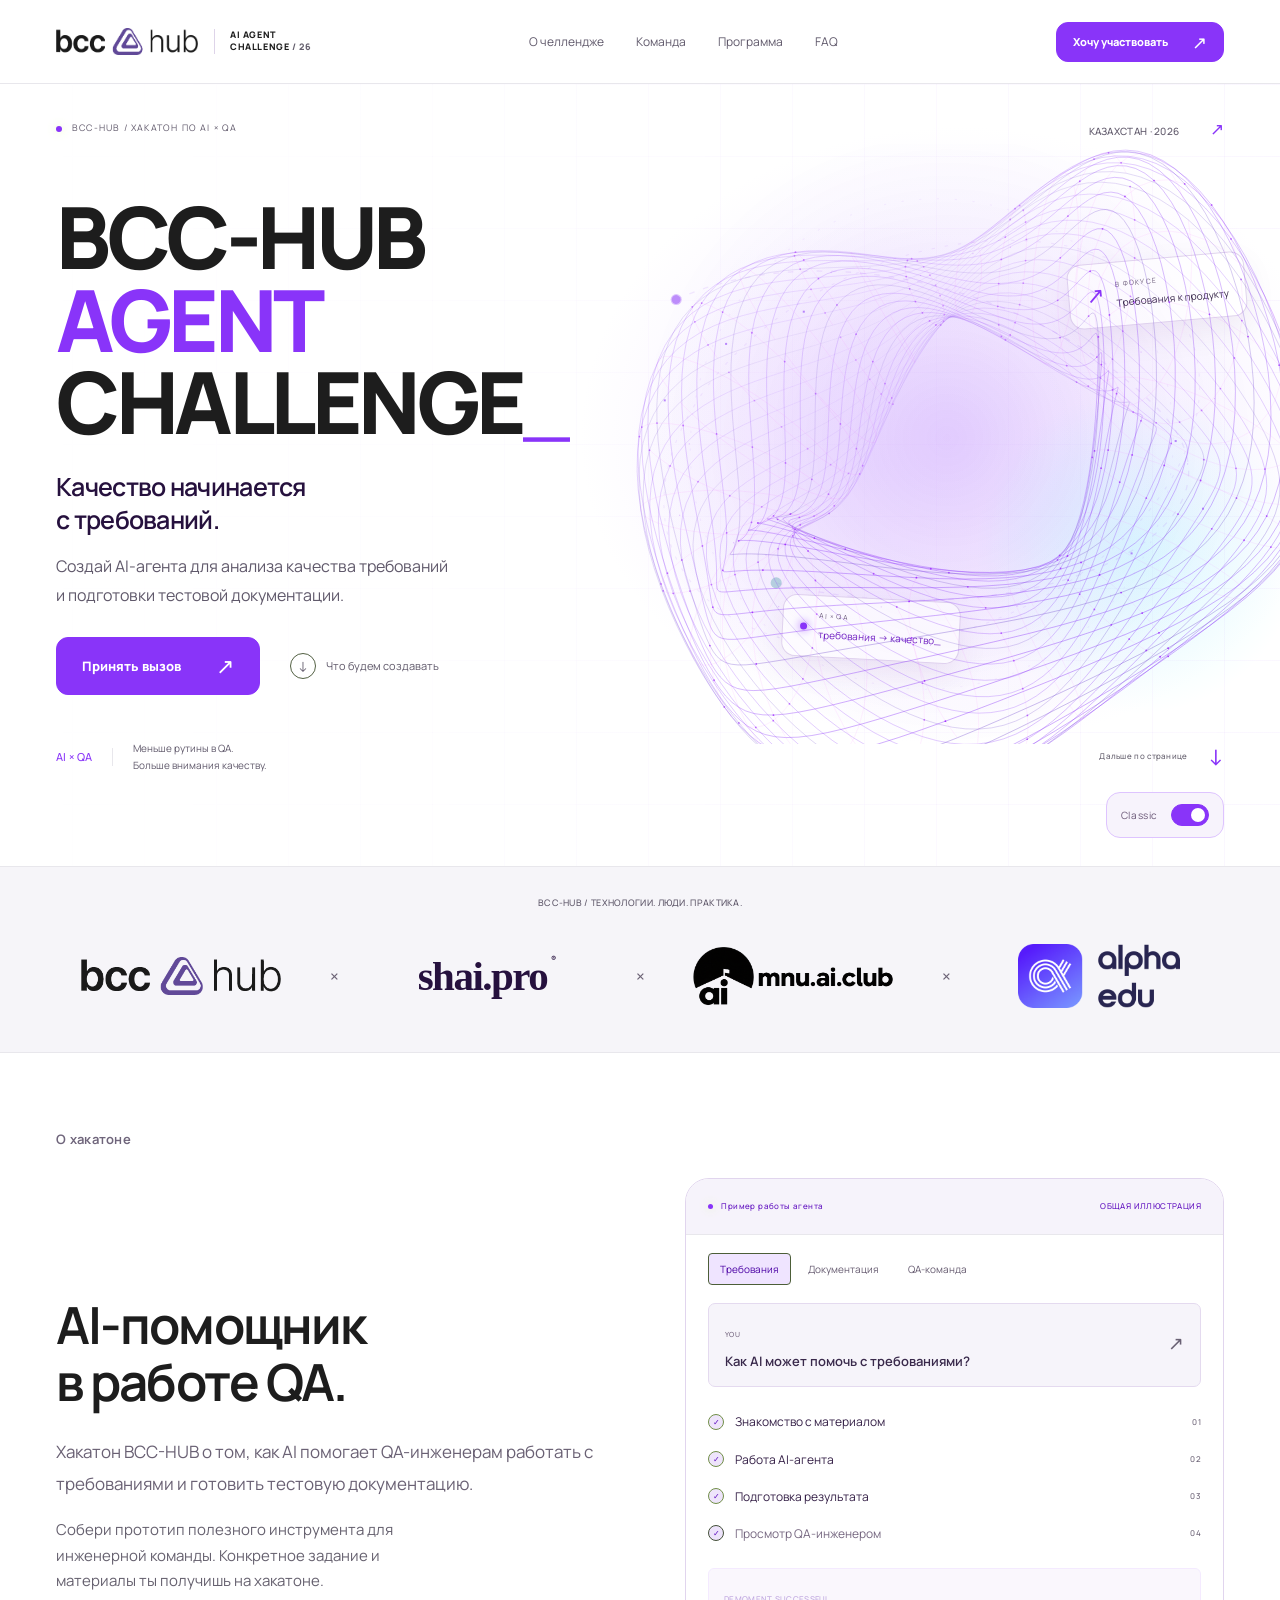
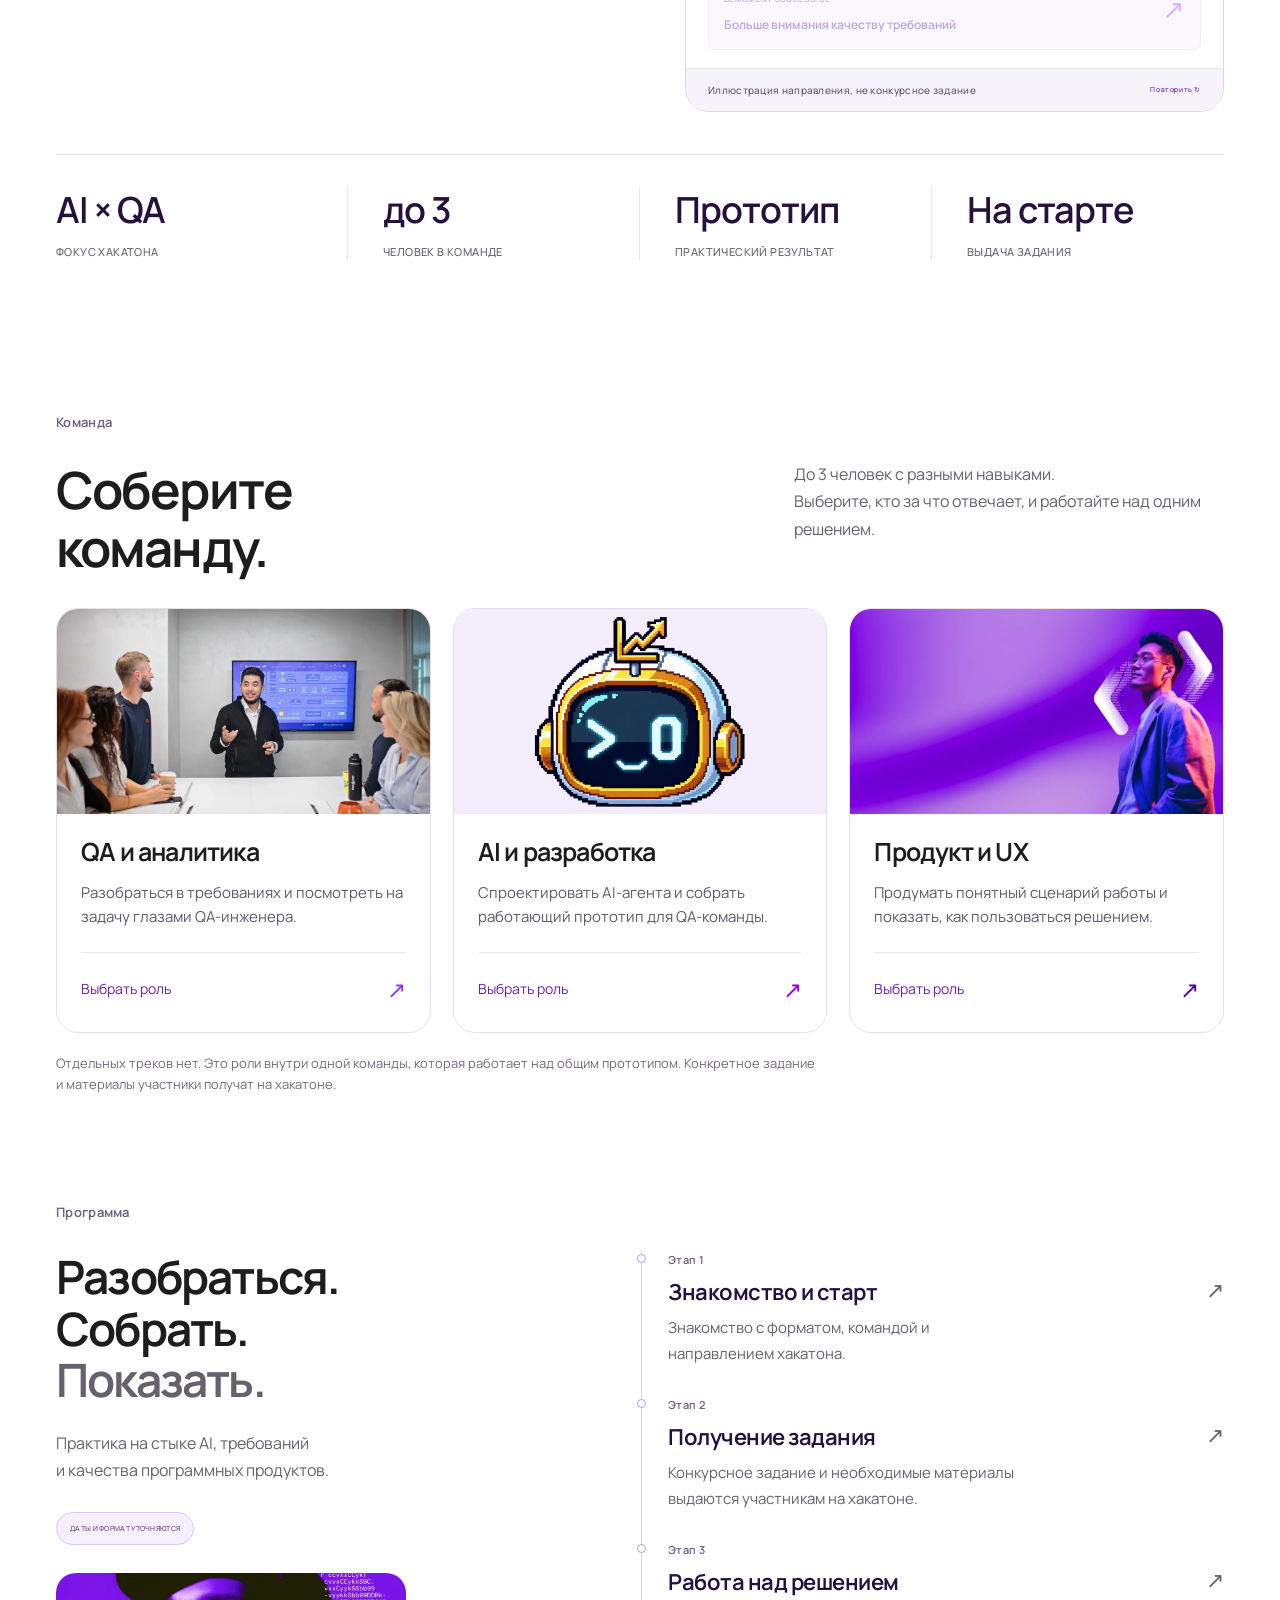
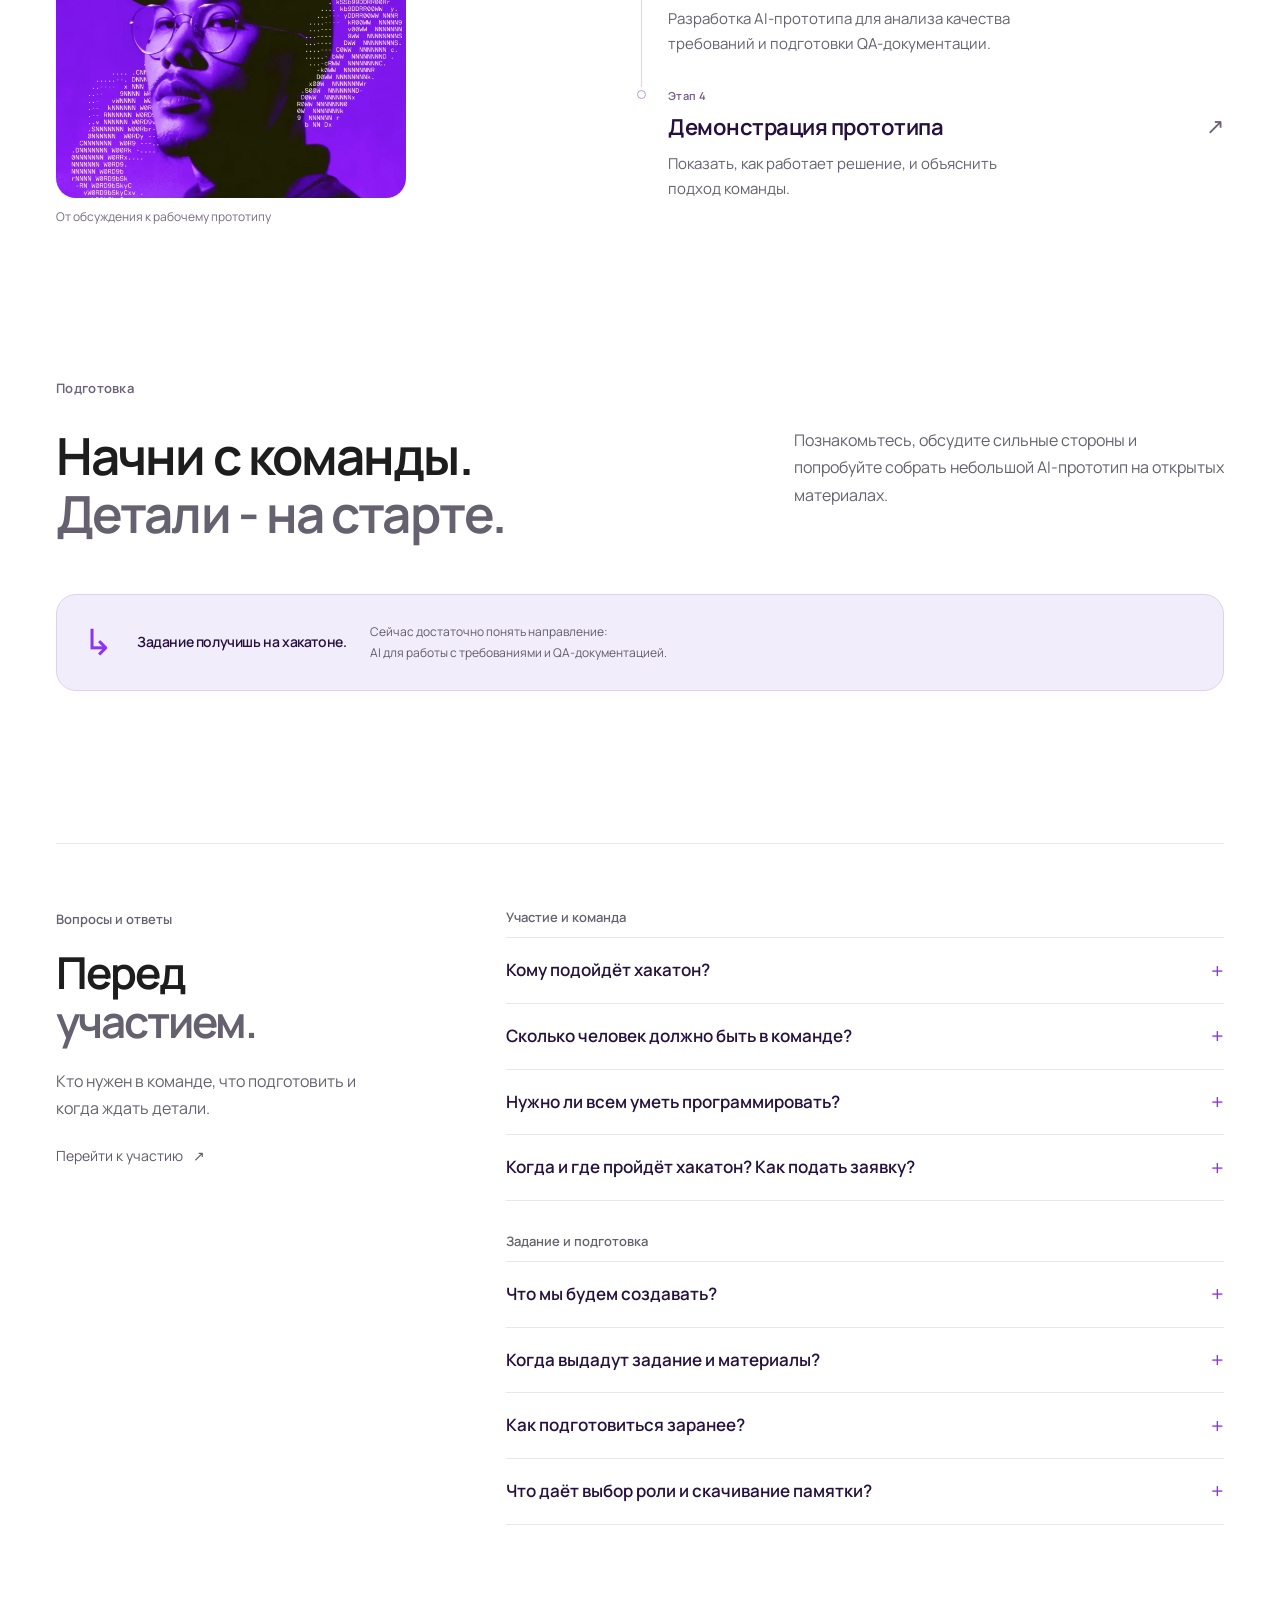
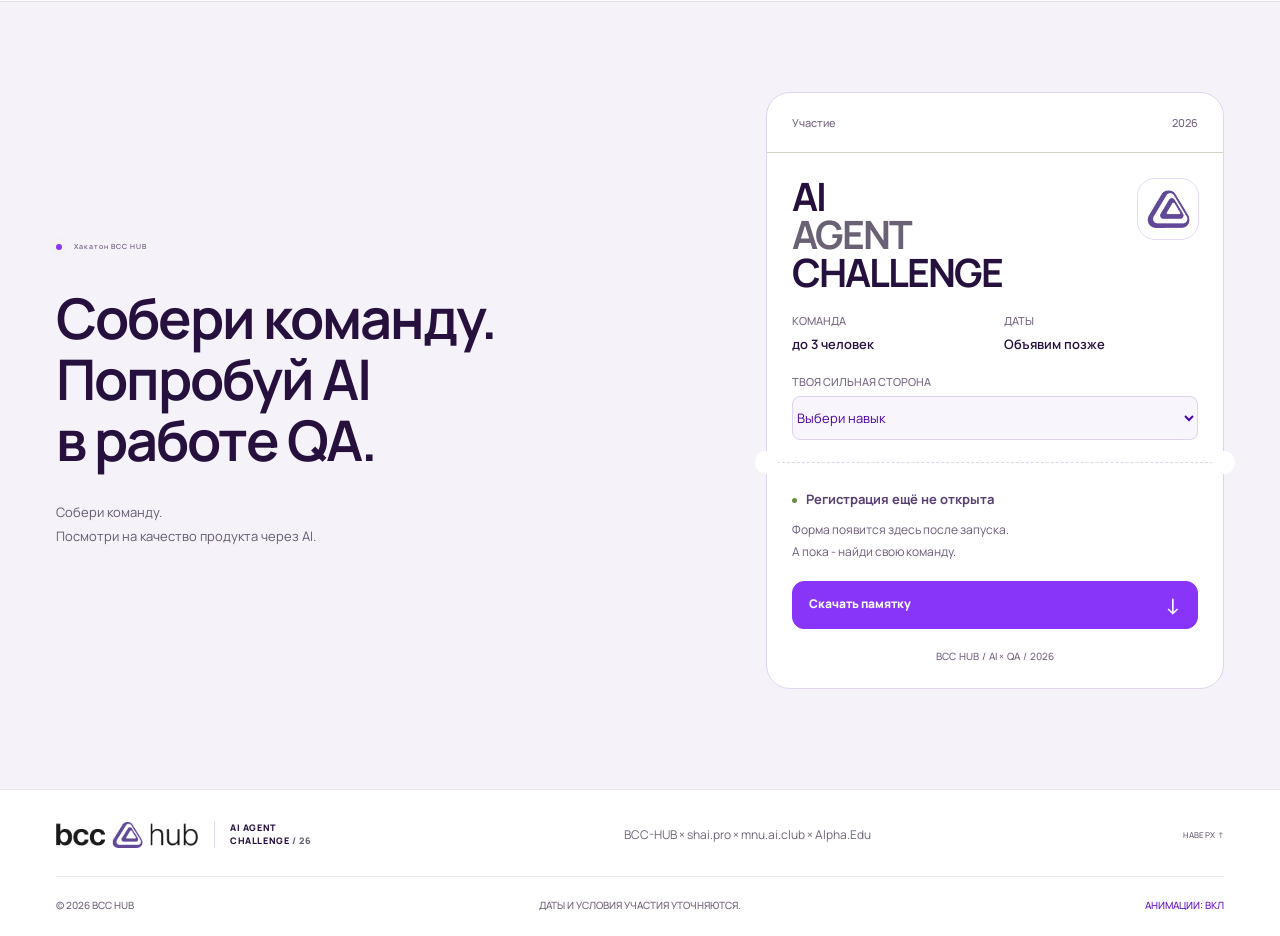
==== commit bebba141: "Unify challenge messaging around AI for QA without tracks" ====
--- a/classic.html
+++ b/classic.html
@@ -1 +1 @@
-<!doctype html> <html lang="ru"> <head> <meta charset="utf-8"> <meta name="viewport" content="width=device-width,initial-scale=1,viewport-fit=cover"> <meta name="theme-color" content="#ffffff"> <meta name="mobile-web-app-capable" content="yes"> <meta name="apple-mobile-web-app-capable" content="yes"> <meta name="apple-mobile-web-app-status-bar-style" content="default"> <meta name="apple-mobile-web-app-title" content="BCC HUB"> <link rel="apple-touch-icon" href="assets/icons/apple-touch-icon.png"> <link rel="icon" type="image/svg+xml" href="assets/favicon.svg"> <meta name="description" content="AI Agent Challenge от BCC-HUB: хакатон об AI-агентах для анализа качества требований и подготовки QA-тестовой документации. Задание выдаётся на старте."> <title>AI Agent Challenge - BCC-HUB / Classic</title> <link rel="preconnect" href="https://fonts.googleapis.com"> <link rel="preconnect" href="https://fonts.gstatic.com" crossorigin> <link href="https://fonts.googleapis.com/css2?family=IBM+Plex+Mono:wght@400;500&family=Manrope:wght@400;500;600;700;800&display=swap" rel="stylesheet"> <link rel="stylesheet" href="assets/app.min.css"><script src="assets/vendor/motion-14.7.0.js" defer="defer"></script><script src="assets/app.min.js" defer="defer"></script></head> <body class="classic-edition"> <a class="skip-link" href="#about">Перейти к содержимому</a> <div class="scroll-progress" aria-hidden="true"></div> <header class="site-header"> <div class="wrap nav-bar"> <a class="event-logo" href="#" aria-label="AI Agent Challenge - на главную"><img class="brand-logo" src="assets/logos/bcc-hub-full.png" alt="BCC HUB" width="359" height="68"><span>AI AGENT<br>CHALLENGE<span class="logo-year"> / 26</span></span></a> <nav class="desktop-nav" aria-label="Основная навигация"><a href="#about">О челлендже</a><a href="#tracks">Команда</a><a href="#timeline">Программа</a><a href="#faq">FAQ</a></nav> <div class="nav-actions"><a class="button button-small" href="#register">Хочу участвовать <span aria-hidden="true">↗</span></a><button class="menu-button" aria-label="Открыть меню" aria-expanded="false" aria-controls="mobile-menu"><span></span><span></span></button></div> </div> <nav id="mobile-menu" class="mobile-menu" aria-label="Мобильная навигация" hidden><a href="#about">О челлендже</a><a href="#tracks">Команда</a><a href="#timeline">Программа</a><a href="#prepare">Подготовка</a><a href="#faq">FAQ</a></nav> </header> <main> <section class="hero" aria-labelledby="hero-title"> <div class="hero-grid" aria-hidden="true"></div> <div class="wrap hero-inner"> <div class="hero-top"><span class="eyebrow"><i class="live-dot"></i> BCC-HUB / ХАКАТОН ПО AI × QA</span><span class="hero-location mono">КАЗАХСТАН · 2026 <span>↗</span></span></div> <div class="hero-copy"> <h1 id="hero-title"><span>BCC-HUB</span><span class="accent">AGENT</span><span>CHALLENGE<span class="cursor">_</span></span></h1> <p class="hero-tagline">Качество начинается<br>с требований.</p> <p class="hero-description">Создай AI-агента для анализа качества требований<br class="desktop-break"> и подготовки тестовой документации.</p> <div class="mobile-hero-visual"><div><span class="mono">ХАКАТОН BCC HUB</span><b>AI в твоей<br>QA-практике.</b><span class="mobile-visual-line"></span></div><button type="button" class="mascot-button" aria-label="Поздороваться с AI-мэскотом"><span class="mascot-bob"><img src="assets/mascot/robot-head.webp" srcset="assets/mascot/robot-head-mobile.webp 512w, assets/mascot/robot-head.webp 1080w" sizes="(max-width:800px) 235px, 540px" alt="" width="1536" height="1024" decoding="async"></span></button></div><div class="hero-buttons"><a class="button" href="#register">Принять вызов <span aria-hidden="true">↗</span></a><a class="text-link" href="#about"><span class="play-icon" aria-hidden="true">↓</span> Что будем создавать</a></div> </div> <div class="hero-art" aria-hidden="true"><div class="signal-field" aria-hidden="true"> <div class="ambient-orb orb-violet"></div><div class="ambient-orb orb-cyan"></div> <svg class="signal-network" viewBox="0 0 640 540" fill="none"> <ellipse class="signal-orbit" cx="320" cy="270" rx="252" ry="168" transform="rotate(-23 320 270)"/> <ellipse class="signal-orbit orbit-secondary" cx="320" cy="270" rx="216" ry="222" transform="rotate(28 320 270)"/> <path class="signal-route" d="M90 140C220 80 420 130 525 240S400 450 180 395"/> <circle class="signal-node node-first" cx="90" cy="140" r="5"/><circle class="signal-node node-last" cx="180" cy="395" r="5"/> <circle class="signal-packet" r="4"/> </svg><div class="brand-beacon"><span class="brand-symbol" aria-hidden="true"><img src="assets/logos/bcc-hub-symbol.png" alt="" width="359" height="69"></span><span class="mono">BCC HUB / AI × QA</span></div> </div><canvas id="agent-core"></canvas><span class="art-label art-label-top mono">AI × QA</span><span class="art-cross cross-one">+</span><span class="art-cross cross-two">+</span><div class="floating-label label-input"><span class="mini-icon">↗</span><div><small>В ФОКУСЕ</small>Требования к продукту</div></div><div class="floating-label label-output"><span class="output-dot"></span><div><small>AI × QA</small>требования → качество<span class="blinking">_</span></div></div><span class="art-label art-label-bottom mono">Идеи команды. Возможности AI.</span></div> <div class="hero-bottom"><div class="hero-meta"><span class="mono">AI × QA</span><p>Меньше рутины в QA.<br>Больше внимания качеству.</p></div><a class="scroll-cue mono" href="#partners">Дальше по странице <span aria-hidden="true">↓</span></a></div> <nav class="edition-switcher" aria-label="Версия сайта"><label class="edition-mode" for="classic-mode"><span class="edition-mode-label">Classic</span><input id="classic-mode" type="checkbox" role="switch" aria-label="Версия Classic" checked="checked"><span class="edition-mode-track" aria-hidden="true"><span></span></span></label><noscript><a href="index.html">Открыть основную версию</a></noscript></nav> </div> </section> <section id="partners" class="partners" aria-label="Организаторы и партнёры"> <div class="wrap"><div class="partners-caption mono">BCC-HUB / ТЕХНОЛОГИИ. ЛЮДИ. ПРАКТИКА.</div><div class="partner-logos"> <a class="partner hub-logo" href="https://bcchub.kz/" target="_blank" rel="noopener noreferrer" aria-label="BCC-HUB - официальный сайт"><img class="brand-logo" src="assets/logos/bcc-hub-full.png" alt="BCC HUB" width="359" height="68"></a> <span class="partner-x" aria-hidden="true">×</span> <a class="partner shai-logo" href="https://shai.pro/ru" target="_blank" rel="noopener noreferrer">shai.pro<span class="wordmark-dot">®</span></a> <span class="partner-x" aria-hidden="true">×</span> <a class="partner mnu-logo" href="https://mnu.kz/" target="_blank" rel="noopener noreferrer" aria-label="AI Club - Maqsut Narikbayev University"><svg class="partner-image" viewBox="31 58 2088 611" aria-hidden="true" focusable="false"><image href="assets/logos/mnu-ai-club.webp" width="2166" height="726"/></svg></a> <span class="partner-x" aria-hidden="true">×</span> <a class="partner alpha-logo" href="https://alphaedu.tech/" target="_blank" rel="noopener noreferrer"><img class="partner-image" src="assets/logos/alpha-edu.webp" width="484" height="192" alt="Alpha Edu"></a> </div></div> </section> <section id="about" class="section about-section"> <div class="wrap"><div class="section-label mono reveal"><span>О хакатоне</span><span>AI В РАБОТЕ QA</span></div> <div class="about-layout"><div class="about-copy reveal"><h2>AI-помощник<br>в работе QA.</h2><p>Хакатон BCC-HUB о том, как AI помогает QA-инженерам работать с требованиями и готовить тестовую документацию.</p><p class="small-copy">Собери прототип полезного инструмента для инженерной команды. Конкретное задание и материалы ты получишь на хакатоне.</p></div> <div class="agent-demo reveal"><div class="demo-top"><span class="mono"><i class="live-dot"></i> Пример работы агента</span><span class="demo-badge mono">ОБЩАЯ ИЛЛЮСТРАЦИЯ</span></div><div class="demo-tabs" role="tablist" aria-label="Примеры запросов"><button id="tab-business" role="tab" aria-selected="true" aria-controls="demo-panel" data-demo="business">Требования</button><button id="tab-personal" role="tab" aria-selected="false" aria-controls="demo-panel" tabindex="-1" data-demo="personal">Документация</button><button id="tab-platform" role="tab" aria-selected="false" aria-controls="demo-panel" tabindex="-1" data-demo="platform">QA-команда</button></div><div id="demo-panel" role="tabpanel" aria-labelledby="tab-business"><div class="chat-bubble"><span class="mono">YOU</span><p id="demo-request">Как AI может помочь с требованиями?</p><span class="chat-arrow" aria-hidden="true">↗</span></div><div class="demo-process"><div class="process-step" data-step="0"><span class="step-check">✓</span><span>Знакомство с материалом</span><small class="mono">01</small></div><div class="process-step" data-step="1"><span class="step-check">✓</span><span>Работа AI-агента</span><small class="mono">02</small></div><div class="process-step" data-step="2"><span class="step-check">✓</span><span>Подготовка результата</span><small class="mono">03</small></div><div class="process-step" data-step="3"><span class="step-check">✓</span><span>Просмотр QA-инженером</span><small class="mono">04</small></div></div><div class="demo-result" aria-live="polite"><div><span class="mono result-label">DEMOMENT SUCCESSFUL</span><p id="demo-result">Больше внимания качеству требований</p></div><span class="result-icon" aria-hidden="true">↗</span></div></div><div class="demo-footer mono"><span>Иллюстрация направления, не конкурсное задание</span><button id="replay-demo" aria-label="Повторить демонстрацию">Повторить ↻</button></div></div></div> <div class="facts-grid"><div><strong>AI × QA</strong><span class="mono">ФОКУС ХАКАТОНА</span></div><div><strong>до 3</strong><span class="mono">ЧЕЛОВЕК В КОМАНДЕ</span></div><div><strong>Прототип</strong><span class="mono">ПРАКТИЧЕСКИЙ РЕЗУЛЬТАТ</span></div><div><strong>На старте</strong><span class="mono">ВЫДАЧА ЗАДАНИЯ</span></div></div></div></section> <section id="tracks" class="section tracks-section"><div class="wrap"><div class="section-label mono"><span>Команда</span><span>РАЗНЫЕ НАВЫКИ. ОБЩАЯ ЗАДАЧА.</span></div><div class="section-heading"><h2>Соберите<br>команду.</h2><p>до 3 человек с разными навыками.<br>Выберите, кто за что отвечает, и работайте над одним решением.</p></div><div class="track-grid"><article class="track-card" data-track="business"><div class="track-top mono"></div><div class="role-photo"><img src="assets/photos/hub-work.webp" alt="Обсуждение в рабочей среде BCC HUB" loading="lazy" decoding="async"></div><div class="track-content"><span class="track-kicker mono">ПОНИМАТЬ ЗАДАЧУ</span><h3>QA и аналитика</h3><p>Разобраться в требованиях и посмотреть на задачу глазами QA-инженера.</p><a href="#register" class="track-link" data-select-track="business">Выбрать роль <span aria-hidden="true">↗</span></a></div></article><article class="track-card" data-track="personal"><div class="track-top mono"></div><div class="role-photo role-photo-mascot"><img src="assets/mascot/robot-head.webp" srcset="assets/mascot/robot-head-mobile.webp 512w, assets/mascot/robot-head.webp 1080w" sizes="(max-width:800px) 235px, 540px" alt="AI-мэскот хакатона" loading="lazy" decoding="async"></div><div class="track-content"><span class="track-kicker mono">СОБИРАТЬ РЕШЕНИЕ</span><h3>AI и разработка</h3><p>Спроектировать AI-агента и собрать работающий прототип для QA-команды.</p><a href="#register" class="track-link" data-select-track="personal">Выбрать роль <span aria-hidden="true">↗</span></a></div></article><article class="track-card" data-track="platform"><div class="track-top mono"></div><div class="role-photo role-photo-person"><img src="assets/photos/hub-people.webp" alt="Фотоматериал BCC HUB" loading="lazy" decoding="async"></div><div class="track-content"><span class="track-kicker mono">ДЕЛАТЬ УДОБНЫМ</span><h3>Продукт и UX</h3><p>Продумать понятный сценарий работы и показать, как пользоваться решением.</p><a href="#register" class="track-link" data-select-track="platform">Выбрать роль <span aria-hidden="true">↗</span></a></div></article></div><p class="role-note">Это роли в одной команде. Задание участники получат на хакатоне.</p></div></section> <section id="timeline" class="section timeline-section"><div class="wrap"><div class="section-label mono"><span>Программа</span><span>ОТ ЗНАКОМСТВА ДО ПРОТОТИПА</span></div><div class="timeline-layout"><div class="timeline-intro"><h2>Разобраться.<br>Собрать.<br><span class="muted">Показать.</span></h2><p>Практика на стыке AI, требований<br>и качества программных продуктов.</p><span class="status-pill mono">ДАТЫ И ФОРМАТ УТОЧНЯЮТСЯ</span><figure class="timeline-photo"><img src="assets/photos/hub-culture.webp" alt="Фотоматериал BCC HUB" loading="lazy" decoding="async"><figcaption>От обсуждения к рабочему прототипу</figcaption></figure></div><div class="timeline-list"><article class="timeline-item"><span class="timeline-dot"></span><span class="mono timeline-period">Этап 1</span><div><h3>Знакомство и старт</h3><p>Знакомство с форматом, командой и направлением хакатона.</p></div><span class="timeline-index">↗</span></article><article class="timeline-item"><span class="timeline-dot"></span><span class="mono timeline-period">Этап 2</span><div><h3>Получение задания</h3><p>Конкурсное задание и необходимые материалы выдаются участникам на хакатоне.</p></div><span class="timeline-index">↗</span></article><article class="timeline-item"><span class="timeline-dot"></span><span class="mono timeline-period">Этап 3</span><div><h3>Работа над решением</h3><p>Разработка AI-прототипа для анализа качества требований и подготовки QA-документации.</p></div><span class="timeline-index">↗</span></article><article class="timeline-item"><span class="timeline-dot"></span><span class="mono timeline-period">Этап 4</span><div><h3>Демонстрация прототипа</h3><p>Показать, как работает решение, и объяснить подход команды.</p></div><span class="timeline-index">↗</span></article></div></div></div></section> <section id="prepare" class="section judging-section"><div class="wrap"><div class="section-label mono"><span>Подготовка</span><span>ПРИХОДИ С ИНТЕРЕСОМ К ЗАДАЧЕ</span></div><div class="section-heading"><h2>Начни с команды.<br><span class="muted">Детали - на старте.</span></h2><p>Познакомьтесь, обсудите сильные стороны и попробуйте собрать небольшой AI-прототип на открытых материалах.</p></div><div class="support-strip"><span class="support-icon" aria-hidden="true">↳</span><b>Задание получишь на хакатоне.</b><p>Сейчас достаточно понять направление:<br>AI для работы с требованиями и QA-документацией.</p></div></div></section> <section id="faq" class="section faq-section" aria-labelledby="faq-title"><div class="wrap faq-layout"><div class="faq-intro"><span class="section-kicker">Вопросы и ответы</span><h2 id="faq-title">Перед<br><span class="muted">участием.</span></h2><p>Кто нужен в команде, что подготовить и когда ждать детали.</p><a class="text-link faq-next" href="#register">Перейти к участию <span aria-hidden="true">↗</span></a></div><div class="faq-list"><div class="faq-group" aria-labelledby="faq-group-0"><h3 id="faq-group-0" class="faq-group-title">Участие и команда</h3><details><summary>Кому подойдёт хакатон?<span aria-hidden="true">+</span></summary><div class="faq-answer"><p>Тем, кому интересно применять AI в работе с требованиями и качеством программных продуктов. В команде пригодятся навыки QA, аналитики, разработки и проектирования интерфейсов.</p></div></details><details><summary>Сколько человек должно быть в команде?<span aria-hidden="true">+</span></summary><div class="faq-answer"><p>До 3 человек. Распределите задачи по сильным сторонам: кто разбирается в требованиях, кто собирает агента, кто продумывает работу с результатом и готовит демо. Один участник может совмещать несколько ролей.</p></div></details><details><summary>Нужно ли всем уметь программировать?<span aria-hidden="true">+</span></summary><div class="faq-answer"><p>Разработка понадобится команде, но вклад каждого может быть разным. Анализ требований, проверка результатов и понятный сценарий использования так же важны для рабочего прототипа.</p></div></details><details><summary>Когда и где пройдёт хакатон? Как подать заявку?<span aria-hidden="true">+</span></summary><div class="faq-answer"><p>Даты, площадка, формат и условия участия уточняются. Регистрация ещё не открыта. После подтверждения организаторами информация и форма появятся на этом сайте.</p></div></details></div><div class="faq-group" aria-labelledby="faq-group-1"><h3 id="faq-group-1" class="faq-group-title">Задание и подготовка</h3><details><summary>Что мы будем создавать?<span aria-hidden="true">+</span></summary><div class="faq-answer"><p>AI-агента, который помогает анализировать качество требований и готовить тестовую документацию для QA-команды. Конкретную задачу участники получат на хакатоне.</p></div></details><details><summary>Когда выдадут задание и материалы?<span aria-hidden="true">+</span></summary><div class="faq-answer"><p>На старте хакатона. Тогда участники узнают подробности задачи и правила работы. Заранее конкурсные материалы на сайте не публикуются.</p></div></details><details><summary>Как подготовиться заранее?<span aria-hidden="true">+</span></summary><div class="faq-answer"><p>Соберите команду до 3 человек, обсудите роли и освежите основы работы с требованиями, QA и AI-инструментами. Для практики можно попробовать небольшой прототип на открытых материалах.</p></div></details><details><summary>Что даёт выбор роли и скачивание памятки?<span aria-hidden="true">+</span></summary><div class="faq-answer"><p>Выбор роли помогает определиться со своим вкладом и сохраняется только на вашем устройстве. Памятка содержит общее направление хакатона и советы по подготовке. Эти действия не отправляют заявку и не подтверждают участие.</p></div></details></div></div></div></section> <section id="register" class="register-section"><div class="wrap register-layout"><div class="register-copy reveal"><span class="mono"><i class="live-dot"></i> Хакатон BCC HUB</span><h2>Собери команду.<br>Попробуй AI<br>в работе QA.</h2><p>Собери команду.<br>Посмотри на качество продукта через AI.</p></div><div class="event-pass reveal"><div class="pass-top mono"><span>Участие</span><span>2026</span></div><div class="pass-brand">AI<br><span>AGENT</span><br>CHALLENGE<span class="pass-brand-sign"><span class="brand-symbol" aria-hidden="true"><img src="assets/logos/bcc-hub-symbol.png" alt="" width="359" height="69"></span></span></div><div class="pass-info"><div><span class="mono">КОМАНДА</span><b>до 3 человек</b></div><div><span class="mono">ДАТЫ</span><b>Объявим позже</b></div><div><span class="mono">ТВОЯ СИЛЬНАЯ СТОРОНА</span><label class="visually-hidden" for="track-choice">Выбрать навык</label><select id="track-choice"><option value="">Выбери навык</option><option value="business">QA и аналитика</option><option value="personal">AI и разработка</option><option value="platform">Продукт и UX</option></select></div></div><div class="pass-divider" aria-hidden="true"></div><div class="pass-bottom"><span class="pass-status"><i class="live-dot"></i> Регистрация ещё не открыта</span><p>Форма появится здесь после запуска.<br>А пока - найди свою команду.</p><button class="button pass-button" id="download-brief">Скачать памятку <span aria-hidden="true">↓</span></button><span id="download-status" class="download-status mono" role="status"></span><div class="barcode" aria-hidden="true"></div><span class="mono pass-code">BCC HUB / AI × QA / 2026</span></div></div></div></section> </main> <footer class="site-footer"><div class="wrap"><div class="footer-top"><a class="event-logo" href="#"><img class="brand-logo" src="assets/logos/bcc-hub-full.png" alt="BCC HUB" width="359" height="68"><span>AI AGENT<br>CHALLENGE<span class="logo-year"> / 26</span></span></a><p>BCC-HUB × shai.pro × mnu.ai.club × Alpha.Edu</p><a class="back-top mono" href="#">НАВЕРХ ↑</a></div><div class="footer-bottom mono"><span>© 2026 BCC HUB</span><span>ДАТЫ И УСЛОВИЯ УЧАСТИЯ УТОЧНЯЮТСЯ.</span><button id="motion-toggle" aria-pressed="false">АНИМАЦИИ: ВКЛ</button></div></div></footer> <nav class="app-nav" aria-label="Навигация приложения"><a href="#hero-title" data-app-nav="home"><svg viewBox="0 0 24 24" fill="none" stroke="currentColor" stroke-width="1.7" stroke-linecap="round" stroke-linejoin="round" aria-hidden="true"><path d="m3 10 9-7 9 7v10a1 1 0 0 1-1 1h-5v-7H9v7H4a1 1 0 0 1-1-1z"/></svg><span>Обзор</span></a><a href="#tracks" data-app-nav="team"><svg viewBox="0 0 24 24" fill="none" stroke="currentColor" stroke-width="1.7" stroke-linecap="round" stroke-linejoin="round" aria-hidden="true"><path d="M16 21v-2a4 4 0 0 0-4-4H6a4 4 0 0 0-4 4v2m20 0v-2a4 4 0 0 0-3-3.9M16 3.1a4 4 0 0 1 0 7.8"/><circle cx="9" cy="7" r="4"/></svg><span>Команда</span></a><button type="button" data-app-panel="join" class="app-nav-join" aria-haspopup="dialog"><svg viewBox="0 0 24 24" fill="none" stroke="currentColor" stroke-width="1.7" stroke-linecap="round" stroke-linejoin="round" aria-hidden="true"><path d="M12 5v14M5 12h14"/></svg><span>Участие</span></button><a href="#timeline" data-app-nav="program"><svg viewBox="0 0 24 24" fill="none" stroke="currentColor" stroke-width="1.7" stroke-linecap="round" stroke-linejoin="round" aria-hidden="true"><rect x="3" y="5" width="18" height="16" rx="3"/><path d="M16 3v4M8 3v4M3 11h18m-13 5h2m4 0h2"/></svg><span>Программа</span></a><button type="button" data-app-panel="more" class="app-nav-more" aria-haspopup="dialog"><svg viewBox="0 0 24 24" fill="none" stroke="currentColor" stroke-width="1.7" stroke-linecap="round" stroke-linejoin="round" aria-hidden="true"><circle cx="5" cy="12" r="1"/><circle cx="12" cy="12" r="1"/><circle cx="19" cy="12" r="1"/></svg><span>Ещё</span></button></nav><dialog id="app-sheet" class="app-sheet" aria-labelledby="app-sheet-title"> <div class="sheet-handle" aria-hidden="true"></div><div class="sheet-heading"><h2 id="app-sheet-title">Участие</h2><button type="button" class="sheet-close" aria-label="Закрыть панель">×</button></div> <div class="sheet-content" data-sheet-content="join"><span class="app-chip">AI × QA / BCC HUB</span><h3>Твоя команда.<br>Твой следующий шаг.</h3><p>Собери команду до 3 человек. Регистрация ещё не открыта. Пока можно выбрать свою сильную сторону и сохранить памятку.</p> <label class="sheet-label" for="mobile-skill-choice">Чем ты усилишь команду?</label><select id="mobile-skill-choice"><option value="">Выбери навык</option><option value="business">QA и аналитика</option><option value="personal">AI и разработка</option><option value="platform">Продукт и UX</option></select> <button type="button" class="button sheet-download">Скачать памятку <span aria-hidden="true">↓</span></button><p class="sheet-status" role="status"></p><small>Выбор навыка сохраняется только на этом устройстве. Это не заявка на участие.</small></div> <div class="sheet-content" data-sheet-content="more" hidden><div class="sheet-links"><a href="#about">О хакатоне <span>↗</span></a><a href="#faq">Вопросы и ответы <span>↗</span></a><a href="#prepare">Как подготовиться <span>↗</span></a><button type="button" id="app-motion">Отключить анимации <span>◉</span></button><button type="button" id="app-haptics" aria-pressed="true">Виброотклик: включён <span>◉</span></button><button type="button" id="app-install">На главный экран <span>＋</span></button><button type="button" id="app-version">Открыть Classic <span>↗</span></button></div><p class="sheet-note">Даты и условия участия объявим после подтверждения организаторами.</p></div> <div class="sheet-content" data-sheet-content="install" hidden><span class="app-chip">BCC HUB В ОДНО КАСАНИЕ</span><h3>Рядом, как приложение.</h3><p id="install-instructions">В меню браузера выбери «Установить приложение» или «Добавить на главный экран». На iPhone: «Поделиться» → «На экран Домой».</p><button type="button" id="native-install" class="button" hidden>Установить приложение <span>↗</span></button><p class="sheet-note">Установка доступна после размещения сайта по HTTPS. Для локального просмотра открой index.html.</p></div></dialog> </body> </html> +<!doctype html> <html lang="ru"> <head> <meta charset="utf-8"> <meta name="viewport" content="width=device-width,initial-scale=1,viewport-fit=cover"> <meta name="theme-color" content="#ffffff"> <meta name="mobile-web-app-capable" content="yes"> <meta name="apple-mobile-web-app-capable" content="yes"> <meta name="apple-mobile-web-app-status-bar-style" content="default"> <meta name="apple-mobile-web-app-title" content="BCC HUB"> <link rel="apple-touch-icon" href="assets/icons/apple-touch-icon.png"> <link rel="icon" type="image/svg+xml" href="assets/favicon.svg"> <meta name="description" content="AI Agent Challenge от BCC-HUB: хакатон об AI-агентах для анализа качества требований и подготовки QA-тестовой документации. Задание выдаётся на старте."> <title>AI Agent Challenge - BCC-HUB / Classic</title> <link rel="preconnect" href="https://fonts.googleapis.com"> <link rel="preconnect" href="https://fonts.gstatic.com" crossorigin> <link href="https://fonts.googleapis.com/css2?family=IBM+Plex+Mono:wght@400;500&family=Manrope:wght@400;500;600;700;800&display=swap" rel="stylesheet"> <link rel="stylesheet" href="assets/app.min.css"><script src="assets/vendor/motion-14.7.0.js" defer="defer"></script><script src="assets/app.min.js" defer="defer"></script></head> <body class="classic-edition"> <a class="skip-link" href="#about">Перейти к содержимому</a> <div class="scroll-progress" aria-hidden="true"></div> <header class="site-header"> <div class="wrap nav-bar"> <a class="event-logo" href="#" aria-label="AI Agent Challenge - на главную"><img class="brand-logo" src="assets/logos/bcc-hub-full.png" alt="BCC HUB" width="359" height="68"><span>AI AGENT<br>CHALLENGE<span class="logo-year"> / 26</span></span></a> <nav class="desktop-nav" aria-label="Основная навигация"><a href="#about">О челлендже</a><a href="#tracks">Команда</a><a href="#timeline">Программа</a><a href="#faq">FAQ</a></nav> <div class="nav-actions"><a class="button button-small" href="#register">Хочу участвовать <span aria-hidden="true">↗</span></a><button class="menu-button" aria-label="Открыть меню" aria-expanded="false" aria-controls="mobile-menu"><span></span><span></span></button></div> </div> <nav id="mobile-menu" class="mobile-menu" aria-label="Мобильная навигация" hidden><a href="#about">О челлендже</a><a href="#tracks">Команда</a><a href="#timeline">Программа</a><a href="#prepare">Подготовка</a><a href="#faq">FAQ</a></nav> </header> <main> <section class="hero" aria-labelledby="hero-title"> <div class="hero-grid" aria-hidden="true"></div> <div class="wrap hero-inner"> <div class="hero-top"><span class="eyebrow"><i class="live-dot"></i> BCC-HUB / ХАКАТОН ПО AI × QA</span><span class="hero-location mono">КАЗАХСТАН · 2026 <span>↗</span></span></div> <div class="hero-copy"> <h1 id="hero-title"><span>BCC-HUB</span><span class="accent">AGENT</span><span>CHALLENGE<span class="cursor">_</span></span></h1> <p class="hero-tagline">Качество начинается<br>с требований.</p> <p class="hero-description">Создай AI-агента для анализа качества требований<br class="desktop-break"> и подготовки тестовой документации.</p> <div class="mobile-hero-visual"><div><span class="mono">ХАКАТОН BCC HUB</span><b>AI в твоей<br>QA-практике.</b><span class="mobile-visual-line"></span></div><button type="button" class="mascot-button" aria-label="Поздороваться с AI-мэскотом"><span class="mascot-bob"><img src="assets/mascot/robot-head.webp" srcset="assets/mascot/robot-head-mobile.webp 512w, assets/mascot/robot-head.webp 1080w" sizes="(max-width:800px) 235px, 540px" alt="" width="1536" height="1024" decoding="async"></span></button></div><div class="hero-buttons"><a class="button" href="#register">Принять вызов <span aria-hidden="true">↗</span></a><a class="text-link" href="#about"><span class="play-icon" aria-hidden="true">↓</span> Что будем создавать</a></div> </div> <div class="hero-art" aria-hidden="true"><div class="signal-field" aria-hidden="true"> <div class="ambient-orb orb-violet"></div><div class="ambient-orb orb-cyan"></div> <svg class="signal-network" viewBox="0 0 640 540" fill="none"> <ellipse class="signal-orbit" cx="320" cy="270" rx="252" ry="168" transform="rotate(-23 320 270)"/> <ellipse class="signal-orbit orbit-secondary" cx="320" cy="270" rx="216" ry="222" transform="rotate(28 320 270)"/> <path class="signal-route" d="M90 140C220 80 420 130 525 240S400 450 180 395"/> <circle class="signal-node node-first" cx="90" cy="140" r="5"/><circle class="signal-node node-last" cx="180" cy="395" r="5"/> <circle class="signal-packet" r="4"/> </svg><div class="brand-beacon"><span class="brand-symbol" aria-hidden="true"><img src="assets/logos/bcc-hub-symbol.png" alt="" width="359" height="69"></span><span class="mono">BCC HUB / AI × QA</span></div> </div><canvas id="agent-core"></canvas><span class="art-label art-label-top mono">AI × QA</span><span class="art-cross cross-one">+</span><span class="art-cross cross-two">+</span><div class="floating-label label-input"><span class="mini-icon">↗</span><div><small>В ФОКУСЕ</small>Требования к продукту</div></div><div class="floating-label label-output"><span class="output-dot"></span><div><small>AI × QA</small>требования → качество<span class="blinking">_</span></div></div><span class="art-label art-label-bottom mono">Идеи команды. Возможности AI.</span></div> <div class="hero-bottom"><div class="hero-meta"><span class="mono">AI × QA</span><p>Меньше рутины в QA.<br>Больше внимания качеству.</p></div><a class="scroll-cue mono" href="#partners">Дальше по странице <span aria-hidden="true">↓</span></a></div> <nav class="edition-switcher" aria-label="Версия сайта"><label class="edition-mode" for="classic-mode"><span class="edition-mode-label">Classic</span><input id="classic-mode" type="checkbox" role="switch" aria-label="Версия Classic" checked="checked"><span class="edition-mode-track" aria-hidden="true"><span></span></span></label><noscript><a href="index.html">Открыть основную версию</a></noscript></nav> </div> </section> <section id="partners" class="partners" aria-label="Организаторы и партнёры"> <div class="wrap"><div class="partners-caption mono">BCC-HUB / ТЕХНОЛОГИИ. ЛЮДИ. ПРАКТИКА.</div><div class="partner-logos"> <a class="partner hub-logo" href="https://bcchub.kz/" target="_blank" rel="noopener noreferrer" aria-label="BCC-HUB - официальный сайт"><img class="brand-logo" src="assets/logos/bcc-hub-full.png" alt="BCC HUB" width="359" height="68"></a> <span class="partner-x" aria-hidden="true">×</span> <a class="partner shai-logo" href="https://shai.pro/ru" target="_blank" rel="noopener noreferrer">shai.pro<span class="wordmark-dot">®</span></a> <span class="partner-x" aria-hidden="true">×</span> <a class="partner mnu-logo" href="https://mnu.kz/" target="_blank" rel="noopener noreferrer" aria-label="AI Club - Maqsut Narikbayev University"><svg class="partner-image" viewBox="31 58 2088 611" aria-hidden="true" focusable="false"><image href="assets/logos/mnu-ai-club.webp" width="2166" height="726"/></svg></a> <span class="partner-x" aria-hidden="true">×</span> <a class="partner alpha-logo" href="https://alphaedu.tech/" target="_blank" rel="noopener noreferrer"><img class="partner-image" src="assets/logos/alpha-edu.webp" width="484" height="192" alt="Alpha Edu"></a> </div></div> </section> <section id="about" class="section about-section"> <div class="wrap"><div class="section-label mono reveal"><span>О хакатоне</span><span>AI В РАБОТЕ QA</span></div> <div class="about-layout"><div class="about-copy reveal"><h2>AI-помощник<br>в работе QA.</h2><p>Хакатон BCC-HUB о том, как AI помогает QA-инженерам работать с требованиями и готовить тестовую документацию.</p><p class="small-copy">Собери прототип полезного инструмента для инженерной команды. Конкретное задание и материалы ты получишь на хакатоне.</p></div> <div class="agent-demo reveal"><div class="demo-top"><span class="mono"><i class="live-dot"></i> Пример работы агента</span><span class="demo-badge mono">ОБЩАЯ ИЛЛЮСТРАЦИЯ</span></div><div class="demo-tabs" role="tablist" aria-label="Примеры запросов"><button id="tab-business" role="tab" aria-selected="true" aria-controls="demo-panel" data-demo="business">Требования</button><button id="tab-personal" role="tab" aria-selected="false" aria-controls="demo-panel" tabindex="-1" data-demo="personal">Документация</button><button id="tab-platform" role="tab" aria-selected="false" aria-controls="demo-panel" tabindex="-1" data-demo="platform">QA-команда</button></div><div id="demo-panel" role="tabpanel" aria-labelledby="tab-business"><div class="chat-bubble"><span class="mono">YOU</span><p id="demo-request">Как AI может помочь с требованиями?</p><span class="chat-arrow" aria-hidden="true">↗</span></div><div class="demo-process"><div class="process-step" data-step="0"><span class="step-check">✓</span><span>Знакомство с материалом</span><small class="mono">01</small></div><div class="process-step" data-step="1"><span class="step-check">✓</span><span>Работа AI-агента</span><small class="mono">02</small></div><div class="process-step" data-step="2"><span class="step-check">✓</span><span>Подготовка результата</span><small class="mono">03</small></div><div class="process-step" data-step="3"><span class="step-check">✓</span><span>Просмотр QA-инженером</span><small class="mono">04</small></div></div><div class="demo-result" aria-live="polite"><div><span class="mono result-label">DEMOMENT SUCCESSFUL</span><p id="demo-result">Больше внимания качеству требований</p></div><span class="result-icon" aria-hidden="true">↗</span></div></div><div class="demo-footer mono"><span>Иллюстрация направления, не конкурсное задание</span><button id="replay-demo" aria-label="Повторить демонстрацию">Повторить ↻</button></div></div></div> <div class="facts-grid"><div><strong>AI × QA</strong><span class="mono">ФОКУС ХАКАТОНА</span></div><div><strong>до 3</strong><span class="mono">ЧЕЛОВЕК В КОМАНДЕ</span></div><div><strong>Прототип</strong><span class="mono">ПРАКТИЧЕСКИЙ РЕЗУЛЬТАТ</span></div><div><strong>На старте</strong><span class="mono">ВЫДАЧА ЗАДАНИЯ</span></div></div></div></section> <section id="tracks" class="section tracks-section"><div class="wrap"><div class="section-label mono"><span>Команда</span><span>РАЗНЫЕ НАВЫКИ. ОБЩАЯ ЗАДАЧА.</span></div><div class="section-heading"><h2>Соберите<br>команду.</h2><p>До 3 человек с разными навыками.<br>Выберите, кто за что отвечает, и работайте над одним решением.</p></div><div class="track-grid"><article class="track-card" data-track="business"><div class="track-top mono"></div><div class="role-photo"><img src="assets/photos/hub-work.webp" alt="Обсуждение в рабочей среде BCC HUB" loading="lazy" decoding="async"></div><div class="track-content"><span class="track-kicker mono">ПОНИМАТЬ ЗАДАЧУ</span><h3>QA и аналитика</h3><p>Разобраться в требованиях и посмотреть на задачу глазами QA-инженера.</p><a href="#register" class="track-link" data-select-track="business">Выбрать роль <span aria-hidden="true">↗</span></a></div></article><article class="track-card" data-track="personal"><div class="track-top mono"></div><div class="role-photo role-photo-mascot"><img src="assets/mascot/robot-head.webp" srcset="assets/mascot/robot-head-mobile.webp 512w, assets/mascot/robot-head.webp 1080w" sizes="(max-width:800px) 235px, 540px" alt="AI-мэскот хакатона" loading="lazy" decoding="async"></div><div class="track-content"><span class="track-kicker mono">СОБИРАТЬ РЕШЕНИЕ</span><h3>AI и разработка</h3><p>Спроектировать AI-агента и собрать работающий прототип для QA-команды.</p><a href="#register" class="track-link" data-select-track="personal">Выбрать роль <span aria-hidden="true">↗</span></a></div></article><article class="track-card" data-track="platform"><div class="track-top mono"></div><div class="role-photo role-photo-person"><img src="assets/photos/hub-people.webp" alt="Фотоматериал BCC HUB" loading="lazy" decoding="async"></div><div class="track-content"><span class="track-kicker mono">ДЕЛАТЬ УДОБНЫМ</span><h3>Продукт и UX</h3><p>Продумать понятный сценарий работы и показать, как пользоваться решением.</p><a href="#register" class="track-link" data-select-track="platform">Выбрать роль <span aria-hidden="true">↗</span></a></div></article></div><p class="role-note">Отдельных треков нет. Это роли внутри одной команды, которая работает над общим прототипом. Конкретное задание и материалы участники получат на хакатоне.</p></div></section> <section id="timeline" class="section timeline-section"><div class="wrap"><div class="section-label mono"><span>Программа</span><span>ОТ ЗНАКОМСТВА ДО ПРОТОТИПА</span></div><div class="timeline-layout"><div class="timeline-intro"><h2>Разобраться.<br>Собрать.<br><span class="muted">Показать.</span></h2><p>Практика на стыке AI, требований<br>и качества программных продуктов.</p><span class="status-pill mono">ДАТЫ И ФОРМАТ УТОЧНЯЮТСЯ</span><figure class="timeline-photo"><img src="assets/photos/hub-culture.webp" alt="Фотоматериал BCC HUB" loading="lazy" decoding="async"><figcaption>От обсуждения к рабочему прототипу</figcaption></figure></div><div class="timeline-list"><article class="timeline-item"><span class="timeline-dot"></span><span class="mono timeline-period">Этап 1</span><div><h3>Знакомство и старт</h3><p>Знакомство с форматом, командой и направлением хакатона.</p></div><span class="timeline-index">↗</span></article><article class="timeline-item"><span class="timeline-dot"></span><span class="mono timeline-period">Этап 2</span><div><h3>Получение задания</h3><p>Конкурсное задание и необходимые материалы выдаются участникам на хакатоне.</p></div><span class="timeline-index">↗</span></article><article class="timeline-item"><span class="timeline-dot"></span><span class="mono timeline-period">Этап 3</span><div><h3>Работа над решением</h3><p>Разработка AI-прототипа для анализа качества требований и подготовки QA-документации.</p></div><span class="timeline-index">↗</span></article><article class="timeline-item"><span class="timeline-dot"></span><span class="mono timeline-period">Этап 4</span><div><h3>Демонстрация прототипа</h3><p>Показать, как работает решение, и объяснить подход команды.</p></div><span class="timeline-index">↗</span></article></div></div></div></section> <section id="prepare" class="section judging-section"><div class="wrap"><div class="section-label mono"><span>Подготовка</span><span>ПРИХОДИ С ИНТЕРЕСОМ К ЗАДАЧЕ</span></div><div class="section-heading"><h2>Начни с команды.<br><span class="muted">Детали - на старте.</span></h2><p>Познакомьтесь, обсудите сильные стороны и попробуйте собрать небольшой AI-прототип на открытых материалах.</p></div><div class="support-strip"><span class="support-icon" aria-hidden="true">↳</span><b>Задание получишь на хакатоне.</b><p>Сейчас достаточно понять направление:<br>AI для работы с требованиями и QA-документацией.</p></div></div></section> <section id="faq" class="section faq-section" aria-labelledby="faq-title"><div class="wrap faq-layout"><div class="faq-intro"><span class="section-kicker">Вопросы и ответы</span><h2 id="faq-title">Перед<br><span class="muted">участием.</span></h2><p>Кто нужен в команде, что подготовить и когда ждать детали.</p><a class="text-link faq-next" href="#register">Перейти к участию <span aria-hidden="true">↗</span></a></div><div class="faq-list"><div class="faq-group" aria-labelledby="faq-group-0"><h3 id="faq-group-0" class="faq-group-title">Участие и команда</h3><details><summary>Кому подойдёт хакатон?<span aria-hidden="true">+</span></summary><div class="faq-answer"><p>Тем, кому интересно применять AI в работе с требованиями и качеством программных продуктов. В команде пригодятся навыки QA, аналитики, разработки и проектирования интерфейсов.</p></div></details><details><summary>Сколько человек должно быть в команде?<span aria-hidden="true">+</span></summary><div class="faq-answer"><p>До 3 человек. Распределите задачи по сильным сторонам: кто разбирается в требованиях, кто собирает агента, кто продумывает работу с результатом и готовит демо. Один участник может совмещать несколько ролей.</p></div></details><details><summary>Нужно ли всем уметь программировать?<span aria-hidden="true">+</span></summary><div class="faq-answer"><p>Разработка понадобится команде, но вклад каждого может быть разным. Анализ требований, проверка результатов и понятный сценарий использования так же важны для рабочего прототипа.</p></div></details><details><summary>Когда и где пройдёт хакатон? Как подать заявку?<span aria-hidden="true">+</span></summary><div class="faq-answer"><p>Даты, площадка, формат и условия участия уточняются. Регистрация ещё не открыта. После подтверждения организаторами информация и форма появятся на этом сайте.</p></div></details></div><div class="faq-group" aria-labelledby="faq-group-1"><h3 id="faq-group-1" class="faq-group-title">Задание и подготовка</h3><details><summary>Что мы будем создавать?<span aria-hidden="true">+</span></summary><div class="faq-answer"><p>Прототип полезного инструмента для инженерной команды: AI помогает QA-инженерам работать с требованиями и готовить тестовую документацию. Конкретное задание и материалы участники получат на хакатоне.</p></div></details><details><summary>Когда выдадут задание и материалы?<span aria-hidden="true">+</span></summary><div class="faq-answer"><p>На старте хакатона. Тогда участники узнают подробности задачи и правила работы. Заранее конкурсные материалы на сайте не публикуются.</p></div></details><details><summary>Как подготовиться заранее?<span aria-hidden="true">+</span></summary><div class="faq-answer"><p>Соберите команду до 3 человек, обсудите роли и освежите основы работы с требованиями, QA и AI-инструментами. Для практики можно попробовать небольшой прототип на открытых материалах.</p></div></details><details><summary>Что даёт выбор роли и скачивание памятки?<span aria-hidden="true">+</span></summary><div class="faq-answer"><p>Выбор роли помогает определиться со своим вкладом и сохраняется только на вашем устройстве. Памятка содержит общее направление хакатона и советы по подготовке. Эти действия не отправляют заявку и не подтверждают участие.</p></div></details></div></div></div></section> <section id="register" class="register-section"><div class="wrap register-layout"><div class="register-copy reveal"><span class="mono"><i class="live-dot"></i> Хакатон BCC HUB</span><h2>Собери команду.<br>Попробуй AI<br>в работе QA.</h2><p>Собери команду.<br>Посмотри на качество продукта через AI.</p></div><div class="event-pass reveal"><div class="pass-top mono"><span>Участие</span><span>2026</span></div><div class="pass-brand">AI<br><span>AGENT</span><br>CHALLENGE<span class="pass-brand-sign"><span class="brand-symbol" aria-hidden="true"><img src="assets/logos/bcc-hub-symbol.png" alt="" width="359" height="69"></span></span></div><div class="pass-info"><div><span class="mono">КОМАНДА</span><b>до 3 человек</b></div><div><span class="mono">ДАТЫ</span><b>Объявим позже</b></div><div><span class="mono">ТВОЯ СИЛЬНАЯ СТОРОНА</span><label class="visually-hidden" for="track-choice">Выбрать навык</label><select id="track-choice"><option value="">Выбери навык</option><option value="business">QA и аналитика</option><option value="personal">AI и разработка</option><option value="platform">Продукт и UX</option></select></div></div><div class="pass-divider" aria-hidden="true"></div><div class="pass-bottom"><span class="pass-status"><i class="live-dot"></i> Регистрация ещё не открыта</span><p>Форма появится здесь после запуска.<br>А пока - найди свою команду.</p><button class="button pass-button" id="download-brief">Скачать памятку <span aria-hidden="true">↓</span></button><span id="download-status" class="download-status mono" role="status"></span><div class="barcode" aria-hidden="true"></div><span class="mono pass-code">BCC HUB / AI × QA / 2026</span></div></div></div></section> </main> <footer class="site-footer"><div class="wrap"><div class="footer-top"><a class="event-logo" href="#"><img class="brand-logo" src="assets/logos/bcc-hub-full.png" alt="BCC HUB" width="359" height="68"><span>AI AGENT<br>CHALLENGE<span class="logo-year"> / 26</span></span></a><p>BCC-HUB × shai.pro × mnu.ai.club × Alpha.Edu</p><a class="back-top mono" href="#">НАВЕРХ ↑</a></div><div class="footer-bottom mono"><span>© 2026 BCC HUB</span><span>ДАТЫ И УСЛОВИЯ УЧАСТИЯ УТОЧНЯЮТСЯ.</span><button id="motion-toggle" aria-pressed="false">АНИМАЦИИ: ВКЛ</button></div></div></footer> <nav class="app-nav" aria-label="Навигация приложения"><a href="#hero-title" data-app-nav="home"><svg viewBox="0 0 24 24" fill="none" stroke="currentColor" stroke-width="1.7" stroke-linecap="round" stroke-linejoin="round" aria-hidden="true"><path d="m3 10 9-7 9 7v10a1 1 0 0 1-1 1h-5v-7H9v7H4a1 1 0 0 1-1-1z"/></svg><span>Обзор</span></a><a href="#tracks" data-app-nav="team"><svg viewBox="0 0 24 24" fill="none" stroke="currentColor" stroke-width="1.7" stroke-linecap="round" stroke-linejoin="round" aria-hidden="true"><path d="M16 21v-2a4 4 0 0 0-4-4H6a4 4 0 0 0-4 4v2m20 0v-2a4 4 0 0 0-3-3.9M16 3.1a4 4 0 0 1 0 7.8"/><circle cx="9" cy="7" r="4"/></svg><span>Команда</span></a><button type="button" data-app-panel="join" class="app-nav-join" aria-haspopup="dialog"><svg viewBox="0 0 24 24" fill="none" stroke="currentColor" stroke-width="1.7" stroke-linecap="round" stroke-linejoin="round" aria-hidden="true"><path d="M12 5v14M5 12h14"/></svg><span>Участие</span></button><a href="#timeline" data-app-nav="program"><svg viewBox="0 0 24 24" fill="none" stroke="currentColor" stroke-width="1.7" stroke-linecap="round" stroke-linejoin="round" aria-hidden="true"><rect x="3" y="5" width="18" height="16" rx="3"/><path d="M16 3v4M8 3v4M3 11h18m-13 5h2m4 0h2"/></svg><span>Программа</span></a><button type="button" data-app-panel="more" class="app-nav-more" aria-haspopup="dialog"><svg viewBox="0 0 24 24" fill="none" stroke="currentColor" stroke-width="1.7" stroke-linecap="round" stroke-linejoin="round" aria-hidden="true"><circle cx="5" cy="12" r="1"/><circle cx="12" cy="12" r="1"/><circle cx="19" cy="12" r="1"/></svg><span>Ещё</span></button></nav><dialog id="app-sheet" class="app-sheet" aria-labelledby="app-sheet-title"> <div class="sheet-handle" aria-hidden="true"></div><div class="sheet-heading"><h2 id="app-sheet-title">Участие</h2><button type="button" class="sheet-close" aria-label="Закрыть панель">×</button></div> <div class="sheet-content" data-sheet-content="join"><span class="app-chip">AI × QA / BCC HUB</span><h3>Твоя команда.<br>Твой следующий шаг.</h3><p>Собери команду до 3 человек. Регистрация ещё не открыта. Пока можно выбрать свою сильную сторону и сохранить памятку.</p> <label class="sheet-label" for="mobile-skill-choice">Чем ты усилишь команду?</label><select id="mobile-skill-choice"><option value="">Выбери навык</option><option value="business">QA и аналитика</option><option value="personal">AI и разработка</option><option value="platform">Продукт и UX</option></select> <button type="button" class="button sheet-download">Скачать памятку <span aria-hidden="true">↓</span></button><p class="sheet-status" role="status"></p><small>Выбор навыка сохраняется только на этом устройстве. Это не заявка на участие.</small></div> <div class="sheet-content" data-sheet-content="more" hidden><div class="sheet-links"><a href="#about">О хакатоне <span>↗</span></a><a href="#faq">Вопросы и ответы <span>↗</span></a><a href="#prepare">Как подготовиться <span>↗</span></a><button type="button" id="app-motion">Отключить анимации <span>◉</span></button><button type="button" id="app-haptics" aria-pressed="true">Виброотклик: включён <span>◉</span></button><button type="button" id="app-install">На главный экран <span>＋</span></button><button type="button" id="app-version">Открыть Classic <span>↗</span></button></div><p class="sheet-note">Даты и условия участия объявим после подтверждения организаторами.</p></div> <div class="sheet-content" data-sheet-content="install" hidden><span class="app-chip">BCC HUB В ОДНО КАСАНИЕ</span><h3>Рядом, как приложение.</h3><p id="install-instructions">В меню браузера выбери «Установить приложение» или «Добавить на главный экран». На iPhone: «Поделиться» → «На экран Домой».</p><button type="button" id="native-install" class="button" hidden>Установить приложение <span>↗</span></button><p class="sheet-note">Установка доступна после размещения сайта по HTTPS. Для локального просмотра открой index.html.</p></div></dialog> </body> </html>
